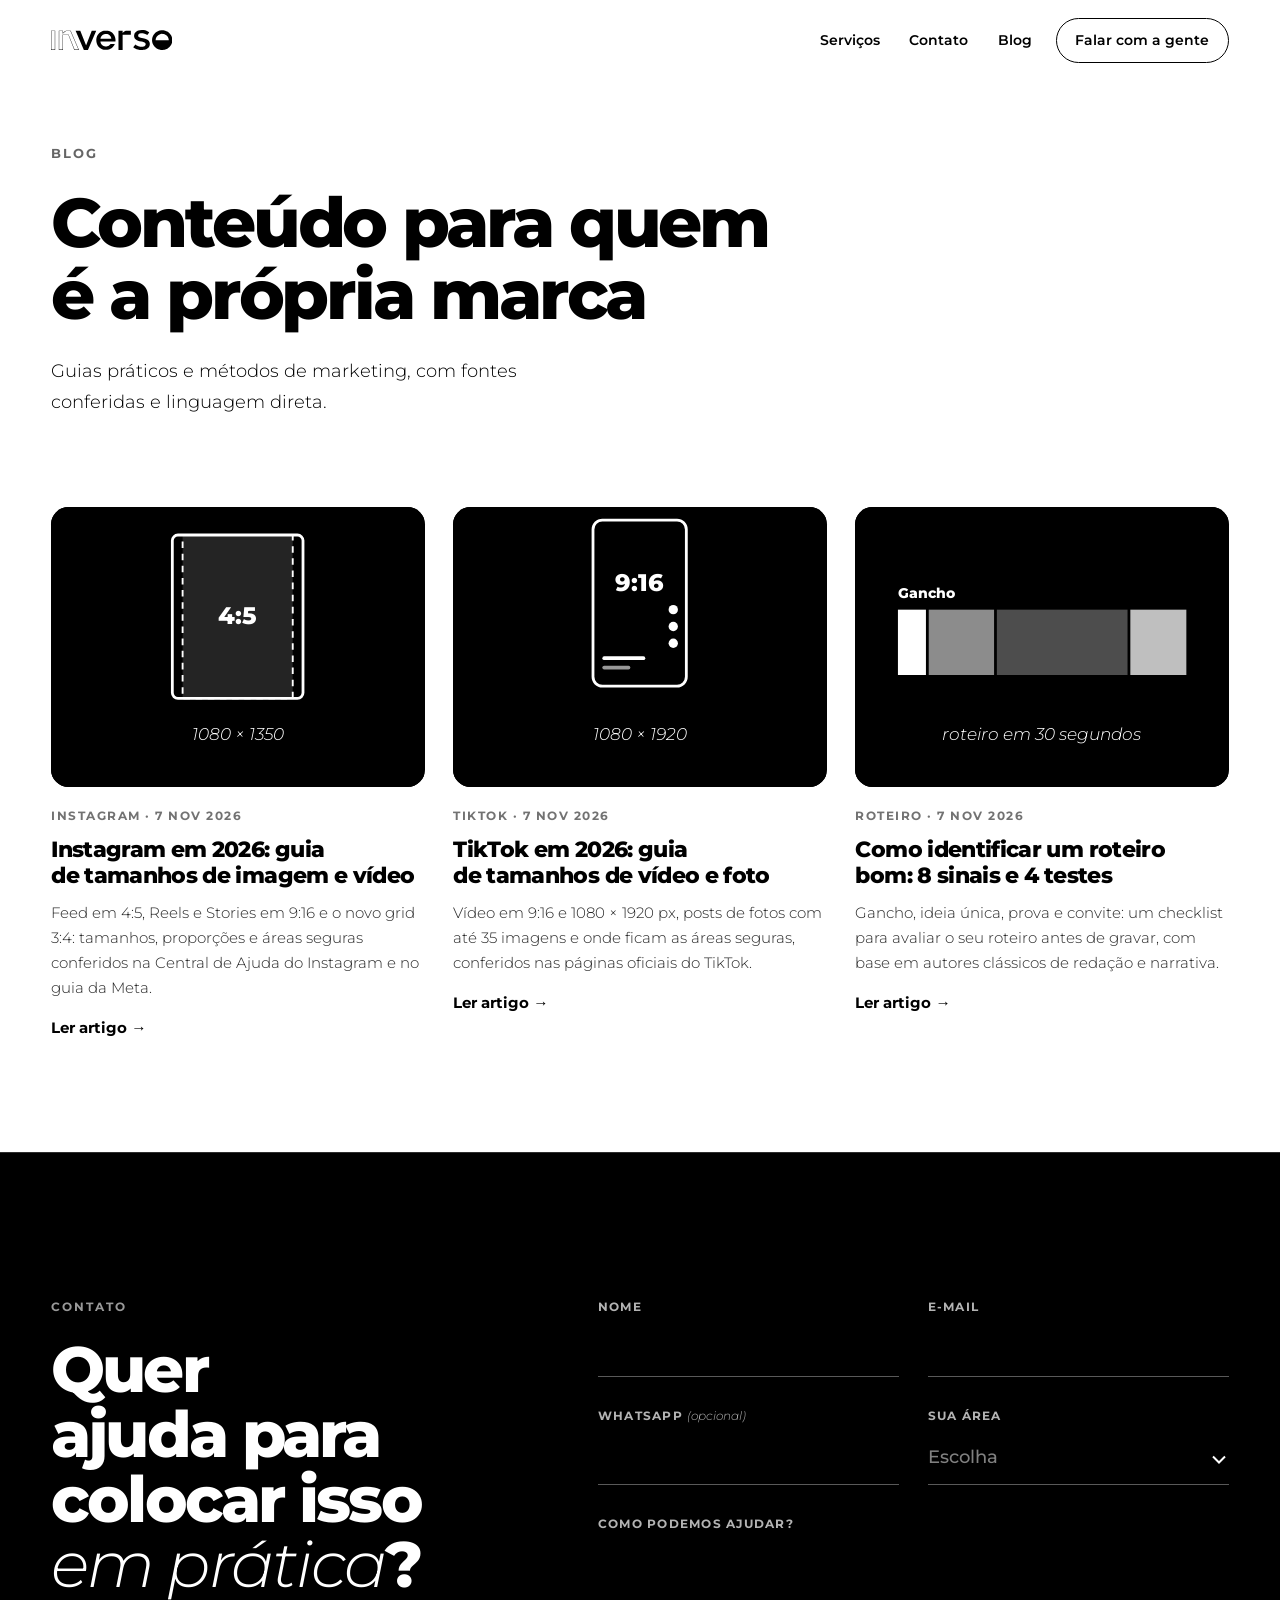
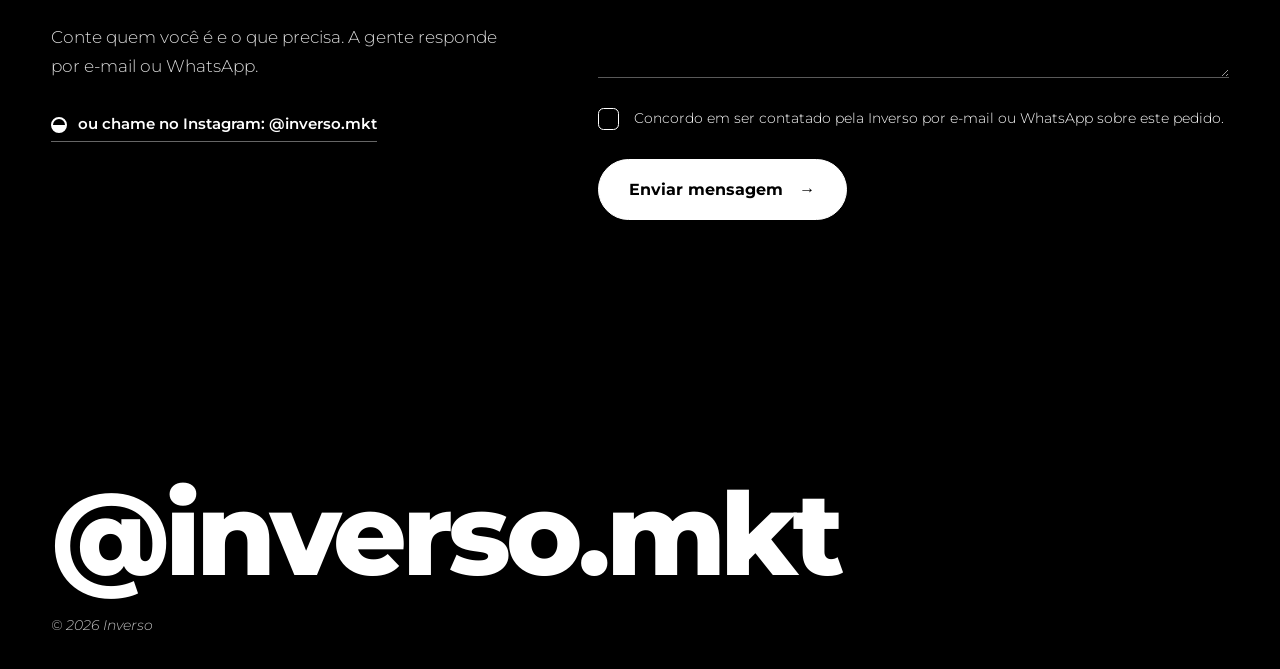
==== blog/index.html @ 0efc793a "Ajustes 3: scroll story, cenas 3D e correções, formulário de contato, blog com 3 posts, tipografia s" ====
<!DOCTYPE html>
<html lang="pt-BR">
<head>
<meta charset="utf-8">
<meta name="viewport" content="width=device-width, initial-scale=1">
<title>Blog | Inverso</title>
<meta name="description" content="Guias, checklists e métodos de marketing para quem é a própria marca: redes sociais, roteiro, design e tráfego.">
<meta name="theme-color" content="#000000">
<link rel="canonical" href="https://inverso-mkt.netlify.app/blog/">
<meta property="og:type" content="website">
<meta property="og:title" content="Blog | Inverso">
<meta property="og:description" content="Guias, checklists e métodos de marketing para quem é a própria marca: redes sociais, roteiro, design e tráfego.">
<meta property="og:url" content="https://inverso-mkt.netlify.app/blog/">
<meta property="og:locale" content="pt_BR">
<link rel="icon" href="/favicon.svg" type="image/svg+xml">
<link rel="preload" href="/fonts/montserrat.woff2" as="font" type="font/woff2" crossorigin>
<script>document.documentElement.classList.add('js')</script>
<link rel="stylesheet" href="/css/style.css">
<link rel="stylesheet" href="/css/site.css">
<script src="/js/site.js" defer></script>

</head>
<body class="bl">
<svg width="0" height="0" style="position:absolute" aria-hidden="true" focusable="false"><symbol id="logo" viewBox="0 0 2162.0 356.5"><path fill="currentColor" fill-rule="evenodd" d="M1423.5 11.5L1333.0 11.5L1314.0 21.0L1300.5 30.5L1288.5 41.5L1278.0 54.5L1277.0 54.0L1277.0 11.5L1202.5 11.5L1203.0 356.5L1277.0 356.0L1277.0 87.5L1279.0 86.0L1424.0 86.0ZM438.5 11.5L586.0 355.5L658.5 356.0L806.5 12.0L726.5 11.5L626.5 270.0L624.5 272.5L522.0 12.0ZM139.5 12.0L139.5 356.0L214.0 356.0L214.0 87.0L215.0 86.0L309.0 86.5L415.5 356.0L499.0 356.0L351.0 11.5L271.0 11.5L256.5 18.5L242.0 27.5L226.0 40.0L215.5 50.5L214.0 50.0L214.0 11.5ZM146.5 18.5L206.5 18.0L207.5 19.0L208.0 68.5L227.0 48.5L239.5 38.0L254.0 28.0L273.5 18.0L345.5 18.0L353.5 34.0L488.5 349.0L421.0 349.5L420.0 348.5L313.0 79.0L208.0 79.0L207.5 348.5L206.5 349.5L147.5 349.5L146.0 347.5ZM0.0 11.5L0.0 356.0L74.5 356.0L74.5 11.5ZM7.5 18.0L67.5 18.5L67.5 348.5L66.5 349.5L8.0 349.5L6.5 348.0L6.5 19.0ZM960.0 11.5L939.5 14.5L912.0 22.5L896.5 29.5L879.0 40.0L861.5 53.5L842.5 74.0L832.0 89.0L822.5 106.5L814.5 127.0L811.5 138.0L807.0 169.0L808.5 202.0L811.5 220.5L815.5 236.0L823.5 257.5L830.5 271.5L837.5 283.0L848.5 297.5L863.0 312.5L872.0 320.0L889.0 331.5L901.5 338.0L922.5 346.0L938.0 350.0L960.0 353.0L994.5 353.0L1004.0 352.0L1033.0 346.0L1052.0 339.0L1068.5 330.5L1085.5 319.0L1094.0 312.0L1113.5 291.5L1127.0 272.0L1138.0 249.0L1062.0 248.5L1053.5 260.5L1044.5 269.5L1029.0 280.5L1019.5 285.0L1002.0 290.5L989.0 292.5L969.5 293.0L955.0 291.5L946.0 289.5L928.5 281.5L915.5 272.5L905.5 263.0L896.0 250.5L890.0 239.5L885.0 226.0L881.5 205.5L1148.5 205.0L1150.0 198.0L1150.0 178.0L1148.5 162.5L1142.0 130.0L1135.0 110.5L1127.0 94.0L1111.0 70.0L1105.0 63.0L1087.5 46.5L1065.5 31.5L1046.5 22.5L1031.5 17.5L1014.0 13.5L998.0 11.5ZM881.5 153.5L885.0 137.0L893.0 118.5L902.0 105.5L914.5 93.0L926.0 85.0L947.0 76.0L967.0 72.0L989.0 71.5L1003.0 73.0L1016.5 77.0L1033.5 86.0L1044.5 94.5L1055.0 105.5L1063.5 118.0L1071.5 137.0L1075.0 155.0L1074.0 156.0L882.5 156.0ZM1967.5 5.5L1936.5 10.5L1923.0 14.5L1905.5 21.5L1886.5 31.5L1873.0 40.5L1860.0 51.0L1845.5 65.5L1834.5 79.0L1826.5 91.0L1818.5 105.5L1811.5 122.0L1806.5 138.0L1802.5 158.5L1801.5 192.0L1803.5 209.0L1808.5 230.5L1815.5 249.5L1822.5 263.5L1840.0 289.5L1863.0 313.0L1878.0 324.5L1893.5 334.0L1910.0 342.0L1929.5 349.0L1958.5 355.0L1969.0 356.0L1995.5 356.0L2013.0 354.0L2031.0 350.0L2046.5 345.0L2065.0 337.0L2080.0 328.5L2095.0 318.0L2112.0 303.0L2123.0 291.0L2140.0 266.5L2149.0 248.5L2155.0 232.5L2159.0 217.5L2162.0 199.5L2162.0 162.0L2159.0 144.0L2155.0 129.0L2149.0 113.0L2140.0 95.0L2129.5 79.0L2119.5 66.5L2097.5 45.5L2087.0 37.5L2072.5 28.5L2056.5 20.5L2038.0 13.5L2006.5 6.5L1982.5 5.0ZM1868.0 156.0L1874.0 138.0L1882.0 123.0L1887.0 116.0L1901.0 100.5L1917.0 88.0L1936.0 78.0L1955.0 72.0L1975.5 69.0L1998.0 70.0L2013.5 73.0L2031.5 79.5L2047.0 88.0L2055.5 94.0L2070.5 108.0L2077.5 116.5L2085.5 129.0L2094.5 150.0L2098.5 170.0L2098.5 183.0L2097.5 184.0L1866.0 184.0L1865.0 182.5ZM1702.0 13.5L1680.0 6.5L1652.0 1.5L1619.0 0.0L1586.5 2.5L1557.0 9.5L1534.0 19.5L1513.5 33.5L1498.5 49.5L1489.5 64.5L1484.5 78.5L1481.5 96.0L1481.5 112.5L1483.5 125.5L1486.5 135.5L1493.5 149.5L1503.0 162.0L1512.5 171.0L1525.0 180.0L1550.0 192.0L1577.0 200.0L1612.5 206.0L1635.0 211.0L1657.0 218.0L1667.5 223.0L1674.0 227.5L1682.0 236.0L1686.5 246.5L1687.5 255.5L1685.5 266.5L1682.0 274.0L1674.5 282.5L1667.5 287.5L1650.0 294.5L1640.5 296.5L1618.0 298.5L1587.5 296.5L1576.0 294.5L1558.5 289.5L1539.5 281.5L1527.0 274.5L1505.0 258.0L1465.5 305.5L1470.5 311.0L1491.5 326.0L1508.5 335.0L1525.5 342.0L1548.5 349.0L1583.0 355.0L1596.0 356.0L1629.5 356.0L1651.5 354.0L1667.5 351.0L1696.5 342.0L1710.5 335.0L1723.0 327.0L1730.5 321.0L1743.0 307.5L1753.0 290.5L1758.0 276.0L1761.0 257.0L1761.0 240.5L1759.0 226.5L1754.0 212.0L1749.5 203.5L1741.0 192.0L1732.5 183.5L1719.5 174.0L1710.0 168.5L1691.5 160.5L1661.5 151.5L1598.0 138.5L1573.5 129.5L1566.5 125.0L1560.0 118.5L1557.0 114.0L1554.0 104.0L1555.0 88.0L1558.5 80.0L1565.5 72.0L1571.0 68.0L1582.0 63.0L1601.0 59.0L1614.0 58.0L1638.5 59.0L1652.0 61.0L1667.5 65.0L1691.5 75.0L1717.0 91.0L1751.0 42.5L1742.5 35.5L1727.0 25.5Z"/></symbol></svg>
<header class="bar">
  <a class="brand" href="/" aria-label="Inverso, início">
    <svg class="brand__logo" viewBox="0 0 2162.0 356.5" aria-hidden="true"><use href="#logo"/></svg>
  </a>
  <nav class="bar__nav" aria-label="Seções">
    <a href="/#servicos">Serviços</a>
    <a href="/#contato">Contato</a>
    <a href="/blog/">Blog</a>
  </nav>
  <a class="btn" href="/#contato">Falar com a gente</a>
</header>
<main id="topo">
  <div class="bh">
    <p class="bh__k">Blog</p>
    <h1>Conteúdo para quem é a própria marca</h1>
    <p class="bh__d">Guias práticos e métodos de marketing, com fontes conferidas e linguagem direta.</p>
  </div>
  <div class="bm" style="display:block"><div class="plist"><a class="bc" href="/blog/instagram-tamanhos-2026/">
  <span class="bc__img" aria-hidden="true"><svg viewBox="0 0 400 300" preserveAspectRatio="xMidYMid slice"><rect width="400" height="300" fill="#000"/><rect x="130" y="30" width="140" height="175" rx="6" fill="none" stroke="#fff" stroke-width="3"/><rect x="141" y="30" width="118" height="175" fill="#fff" fill-opacity=".14" stroke="#fff" stroke-width="2" stroke-dasharray="7 6"/><text x="200" y="125" text-anchor="middle" fill="#fff" font-size="26" font-weight="800">4:5</text><text x="200" y="250" text-anchor="middle" fill="#fff" font-size="18" font-weight="300" font-style="italic">1080 × 1350</text></svg></span>
  <span class="bc__meta">Instagram · 7 nov 2026</span>
  <h3>Instagram em 2026: guia de tamanhos de imagem e vídeo</h3>
  <p>Feed em 4:5, Reels e Stories em 9:16 e o novo grid 3:4: tamanhos, proporções e áreas seguras conferidos na Central de Ajuda do Instagram e no guia da Meta.</p>
  <span class="bc__go">Ler artigo <i aria-hidden="true">→</i></span>
</a><a class="bc" href="/blog/tiktok-tamanhos-2026/">
  <span class="bc__img" aria-hidden="true"><svg viewBox="0 0 400 300" preserveAspectRatio="xMidYMid slice"><rect width="400" height="300" fill="#000"/><rect x="150" y="14" width="100" height="178" rx="10" fill="none" stroke="#fff" stroke-width="3"/><circle cx="236" cy="110" r="5" fill="#fff"/><circle cx="236" cy="128" r="5" fill="#fff"/><circle cx="236" cy="146" r="5" fill="#fff"/><rect x="160" y="160" width="46" height="4" rx="2" fill="#fff"/><rect x="160" y="170" width="30" height="4" rx="2" fill="#fff" fill-opacity=".6"/><text x="200" y="90" text-anchor="middle" fill="#fff" font-size="26" font-weight="800">9:16</text><text x="200" y="250" text-anchor="middle" fill="#fff" font-size="18" font-weight="300" font-style="italic">1080 × 1920</text></svg></span>
  <span class="bc__meta">TikTok · 7 nov 2026</span>
  <h3>TikTok em 2026: guia de tamanhos de vídeo e foto</h3>
  <p>Vídeo em 9:16 e 1080 × 1920 px, posts de fotos com até 35 imagens e onde ficam as áreas seguras, conferidos nas páginas oficiais do TikTok.</p>
  <span class="bc__go">Ler artigo <i aria-hidden="true">→</i></span>
</a><a class="bc" href="/blog/como-identificar-um-roteiro-bom/">
  <span class="bc__img" aria-hidden="true"><svg viewBox="0 0 400 300" preserveAspectRatio="xMidYMid slice"><rect width="400" height="300" fill="#000"/><rect x="46" y="110" width="30" height="70" fill="#fff" fill-opacity="1"/><rect x="79" y="110" width="70" height="70" fill="#fff" fill-opacity="0.55"/><rect x="152" y="110" width="140" height="70" fill="#fff" fill-opacity="0.3"/><rect x="295" y="110" width="60" height="70" fill="#fff" fill-opacity="0.75"/><text x="46" y="98" fill="#fff" font-size="15" font-weight="800">Gancho</text><text x="200" y="250" text-anchor="middle" fill="#fff" font-size="18" font-weight="300" font-style="italic">roteiro em 30 segundos</text></svg></span>
  <span class="bc__meta">Roteiro · 7 nov 2026</span>
  <h3>Como identificar um roteiro bom: 8 sinais e 4 testes</h3>
  <p>Gancho, ideia única, prova e convite: um checklist para avaliar o seu roteiro antes de gravar, com base em autores clássicos de redação e narrativa.</p>
  <span class="bc__go">Ler artigo <i aria-hidden="true">→</i></span>
</a></div></div>
  <section class="ct" id="contato-post" aria-labelledby="ctb-t">
  <div class="ct__in">
    <div class="ct__txt">
      <p class="ct__k">Contato</p>
      <h2 class="ct__t" id="ctb-t">Quer ajuda para colocar isso <em>em prática</em>?</h2>
      <p class="ct__p">Conte quem você é e o que precisa. A gente responde por e-mail ou WhatsApp.</p>
      <a class="ct__ig" href="https://www.instagram.com/inverso.mkt/" target="_blank" rel="noopener"><span class="ct__dot" aria-hidden="true"></span>ou chame no Instagram: @inverso.mkt</a>
    </div>
    <div class="ct__box">
      <form class="fm" name="contato" method="POST" action="/obrigado/" data-netlify="true" netlify-honeypot="bot-field" data-origem="blog">
        <input type="hidden" name="form-name" value="contato">
        <input type="hidden" name="origem" value="blog">
        <p class="fm__hp" aria-hidden="true"><label>Não preencha este campo: <input name="bot-field" tabindex="-1" autocomplete="off"></label></p>
        <div class="fm__row">
          <div class="ff"><label for="ctb-nome">Nome</label><input id="ctb-nome" name="nome" type="text" autocomplete="name" required><i aria-hidden="true"></i></div>
          <div class="ff"><label for="ctb-email">E-mail</label><input id="ctb-email" name="email" type="email" autocomplete="email" required><i aria-hidden="true"></i></div>
        </div>
        <div class="fm__row">
          <div class="ff"><label for="ctb-zap">WhatsApp <span>(opcional)</span></label><input id="ctb-zap" name="whatsapp" type="tel" autocomplete="tel" inputmode="tel"><i aria-hidden="true"></i></div>
          <div class="ff ff--s"><label for="ctb-area">Sua área</label><select id="ctb-area" name="area" required><option value="" selected disabled>Escolha</option><option value="Advocacia">Advocacia</option><option value="Medicina">Medicina</option><option value="Odontologia">Odontologia</option><option value="Psicologia">Psicologia</option><option value="Educação e ensino">Educação e ensino</option><option value="Treinamento e esporte">Treinamento e esporte</option><option value="Empreendedorismo">Empreendedorismo</option><option value="Outra área">Outra área</option></select><i aria-hidden="true"></i></div>
        </div>
        <div class="ff"><label for="ctb-msg">Como podemos ajudar?</label><textarea id="ctb-msg" name="mensagem" rows="4" required></textarea><i aria-hidden="true"></i></div>
        <label class="fchk"><input type="checkbox" name="consentimento" value="sim" required><span class="fchk__b" aria-hidden="true"></span><span>Concordo em ser contatado pela Inverso por e-mail ou WhatsApp sobre este pedido.</span></label>
        <div class="fm__act">
          <button class="fsub" type="submit"><span class="fsub__t">Enviar mensagem</span><span class="fsub__a" aria-hidden="true">→</span></button>
          <p class="fm__err" role="alert" hidden>Não conseguimos enviar agora. Tente de novo ou chame a gente no Instagram @inverso.mkt.</p>
        </div>
      </form>
      <div class="fok" hidden tabindex="-1">
        <span class="fok__sym" aria-hidden="true"></span>
        <h3>Mensagem recebida.</h3>
        <p>Em breve a gente entra em contato pelo e-mail ou WhatsApp que você informou.</p>
      </div>
    </div>
  </div>
</section>
</main>
<footer class="foot">
  <a class="foot__ig" href="https://www.instagram.com/inverso.mkt/" target="_blank" rel="noopener">@inverso.mkt</a>
  <p class="foot__small">© 2026 Inverso</p>
</footer>
</body>
</html>
---- css/style.css ----
/* Inverso: preto, branco e a ideia de inversão. Hierarquia em três pesos, como na peça "Leia aqui". */

@font-face {
  font-family: "Montserrat";
  src: url("../fonts/montserrat.woff2") format("woff2");
  font-weight: 100 900;
  font-style: normal;
  font-display: swap;
}
@font-face {
  font-family: "Montserrat";
  src: url("../fonts/montserrat-italic.woff2") format("woff2");
  font-weight: 100 900;
  font-style: italic;
  font-display: swap;
}

:root {
  --black: #000;
  --white: #fff;
  --font: "Montserrat", "Helvetica Neue", Arial, sans-serif;
  --pad: clamp(1.25rem, 4vw, 3.5rem);
  --ease: cubic-bezier(.7, 0, .2, 1);
}

*, *::before, *::after { box-sizing: border-box; }

html { -webkit-text-size-adjust: 100%; scroll-behavior: smooth; }

body {
  margin: 0;
  background: var(--black);
  color: var(--white);
  font-family: var(--font);
  font-size: 1rem;
  font-weight: 400;
  line-height: 1.6;
  -webkit-font-smoothing: antialiased;
  text-rendering: optimizeLegibility;
}

p { margin: 0; }
a { color: inherit; }

:focus-visible { outline: 2px solid currentColor; outline-offset: 4px; }

/* ---------- Barra superior (inverte sozinha sobre qualquer fundo) ---------- */

.bar {
  position: fixed;
  inset: 0 0 auto 0;
  z-index: 50;
  display: flex;
  align-items: center;
  justify-content: space-between;
  padding: 1.1rem var(--pad);
  color: var(--white);
  mix-blend-mode: difference;
  pointer-events: none;
}
.bar > * { pointer-events: auto; }

.brand { display: block; line-height: 0; }
.brand__logo { height: 1.25rem; width: auto; aspect-ratio: 2162 / 356.5; display: block; }

.btn {
  font-weight: 600;
  font-size: .875rem;
  text-decoration: none;
  padding: .65rem 1.15rem;
  border: 1.5px solid currentColor;
  border-radius: 999px;
  transition: background-color .25s var(--ease), color .25s var(--ease);
}
.btn:hover { background: var(--white); color: var(--black); }

/* ---------- Palco: hero preto + íris branca que se abre a partir do "o" ---------- */

.stage { position: relative; }

.pin {
  position: relative;
  background: var(--black);
}

.hero {
  position: relative;
  min-height: 100vh;
  min-height: 100svh;
  display: flex;
  flex-direction: column;
  justify-content: flex-end;
  padding: 0 var(--pad) clamp(1.5rem, 4vw, 3.25rem);
}

/* Segundo e terceiro degraus da hierarquia: médio, depois leve em itálico */
.hero__copy {
  max-width: 44rem;
  margin-bottom: clamp(1.75rem, 5vw, 4rem);
}
.hero__lead {
  font-weight: 500;
  font-size: clamp(1.6rem, 3.3vw, 3.25rem);
  line-height: 1.12;
  letter-spacing: -.02em;
}
.hero__sub {
  margin-top: 1rem;
  font-weight: 300;
  font-style: italic;
  font-size: clamp(.95rem, 1.35vw, 1.25rem);
  opacity: .85;
}

/* Primeiro degrau: a marca, em tamanho de fachada */
.wordmark { margin: 0; line-height: 0; }
.wordmark__rise { position: relative; display: block; overflow: hidden; }
.wordmark svg { display: block; width: 100%; height: auto; color: var(--white); }

/* Ponto de origem da íris: centro do "o" da marca */
.o-anchor { position: absolute; width: 0; height: 0; }

/* Entrada: a marca sobe de dentro do chão. Única coreografia automática da página. */
.js .wordmark svg {
  animation: rise 1.15s var(--ease) both;
  animation-delay: .15s;
}
@keyframes rise {
  from { transform: translateY(105%); }
  to   { transform: none; }
}
.js .hero__copy {
  animation: fade 1s ease both;
  animation-delay: .95s;
}
@keyframes fade { from { opacity: 0; } to { opacity: 1; } }

/* @@STORY@@ */
/* Camada branca: a história que avança e rebobina com a rolagem. Sem JS vira uma seção comum. */
.iris { position: relative; background: var(--white); color: var(--black); }
.story { padding: clamp(4.5rem, 10vh, 7rem) var(--pad); display: grid; gap: clamp(4rem, 10vh, 7rem); }
.chap { display: grid; gap: 1.5rem; align-content: center; }
.chap__kicker { font-size: .78rem; font-weight: 700; letter-spacing: .2em; text-transform: uppercase; opacity: .6; margin: 0; }
.chap__big { margin: 0; font-weight: 800; font-size: clamp(2.6rem, 8.4vw, 8.25rem); line-height: .98; letter-spacing: -.045em; max-width: 12ch; }
.chap__big--m { font-size: clamp(2.3rem, 6.2vw, 6.4rem); }
.chap__big--c { max-width: none; text-align: center; font-size: clamp(2.4rem, 7vw, 7rem); }
.chap__aside { font-weight: 500; font-size: clamp(1.05rem, 1.55vw, 1.4rem); line-height: 1.4; letter-spacing: -.01em; max-width: 26rem; }
.chap__lines { display: grid; gap: .9rem; max-width: 38rem; font-weight: 500; font-size: clamp(1.05rem, 1.7vw, 1.55rem); line-height: 1.35; letter-spacing: -.01em; }
.chap__lines p:nth-child(2) { font-weight: 300; }
.chap__body { max-width: 34rem; font-weight: 400; font-size: clamp(.95rem, 1.15vw, 1.075rem); }
.wl { display: inline-block; overflow: hidden; vertical-align: top; padding-bottom: .08em; margin-bottom: -.08em; }
.wd { display: inline-block; }
.invw { display: inline-block; position: relative; padding: 0 .28em; color: var(--white); font-weight: 800; }
.invw::before { content: ""; position: absolute; inset: -.05em 0; background: var(--black); border-radius: .12em; transform-origin: left; transform: scaleX(var(--v, 1)); }
.invw > span { position: relative; }
.orbit { display: none; }
.wlist { list-style: none; margin: 0; padding: 0; display: grid; gap: .1rem; }
.wlist li { display: flex; align-items: baseline; gap: 1rem; }
.wlist li > span { width: 2rem; font-size: .8rem; font-weight: 700; letter-spacing: .1em; opacity: .5; }
.wlist b { position: relative; font-weight: 800; font-size: clamp(2.2rem, 6.6vw, 6.4rem); line-height: 1.02; letter-spacing: -.045em; color: transparent; -webkit-text-stroke: 1.5px var(--black); }
.wlist b::after { content: attr(data-t); position: absolute; left: 0; top: 0; color: var(--black); -webkit-text-stroke: 0; clip-path: inset(0 calc((1 - var(--f, 1)) * 100%) 0 0); }
.mark { display: none; }

/* Modo vivo: a história ocupa o palco e anda com a rolagem */
.is-live .stage { height: 900vh; }
.is-live .pin { position: sticky; top: 0; height: 100vh; height: 100svh; min-height: 34rem; overflow: hidden; }
.is-live .hero { position: absolute; inset: 0; min-height: 0; }
.is-live .iris { position: absolute; inset: 0; clip-path: circle(0px at 50% 50%); will-change: clip-path; }
.is-live .story { position: absolute; inset: 0; padding: 0; gap: 0; display: block; }
.is-live .chap {
  position: absolute; inset: 0;
  padding: clamp(4.5rem, 11vh, 6rem) var(--pad) clamp(2rem, 6vh, 4rem);
  align-content: center;
  --in: 0; --out: 0;
  opacity: calc(1 - var(--out));
  transform: translateY(calc(var(--out) * -7vh));
  visibility: hidden;
  will-change: opacity, transform;
}
.is-live .chap.on { visibility: visible; }
.is-live .r { --v: clamp(0, calc((var(--in) - var(--d, 0)) * 4), 1); }
.is-live .wd.r { transform: translateY(calc((1 - var(--v)) * 112%)); }
.is-live .chap__aside.r, .is-live .chap__body.r, .is-live .chap__kicker.r, .is-live .chap__lines p.r {
  opacity: var(--v); transform: translateY(calc((1 - var(--v)) * 1.6rem));
}
.is-live .chap__kicker.r { opacity: calc(var(--v) * .6); }
.is-live .wlist li.r { opacity: calc(.25 + var(--v) * .75); }
.is-live .wlist li.r b { --f: var(--v); }
.is-live .chap--2 .chap__name .invw { --v: clamp(0, calc((var(--in) - .74) * 5), 1); }
.is-live .chap--2 .chap__name { opacity: var(--v); }

/* Capítulo 3: a órbita */
.is-live .chap--3 { grid-template-columns: minmax(0, 1fr); gap: 1.5rem; }
.is-live .chap__col { display: grid; gap: 1.25rem; }
.is-live .orbit {
  display: block; position: relative; justify-self: center;
  width: min(86vw, 52vh); aspect-ratio: 1; --R: 38%;
  --spin: calc(var(--in) * 40deg);
}
.orbit__ring { position: absolute; inset: 12%; border: 1px dashed rgba(0,0,0,.35); border-radius: 50%; transform: rotate(var(--spin)); }
.orbit__core { position: absolute; left: 50%; top: 50%; width: 22%; aspect-ratio: 1; margin: -11% 0 0 -11%; display: grid; place-items: center; gap: .1rem; align-content: center; text-align: center; font-size: .72rem; font-weight: 700; border-radius: 50%; background: var(--black); color: var(--white); }
.is-live .orbit__core { transform: scale(calc(.4 + var(--v) * .6)); opacity: var(--v); }
.orbit__core .sym { display: block; width: 38%; aspect-ratio: 1; border-radius: 50%; border: .18rem solid #fff; background: linear-gradient(to top, #fff 50%, transparent 50%); }
.sat { position: absolute; left: 50%; top: 50%; width: 0; height: 0; --a: calc(var(--i) * 45deg + var(--spin, 0deg) - 90deg); transform: rotate(var(--a)); }
.sat em {
  position: absolute; left: calc(min(86vw, 52vh) * .38); top: 0; transform: translate(-50%, -50%) rotate(calc(var(--a) * -1));
  white-space: nowrap; font-style: normal; font-weight: 600; font-size: clamp(.68rem, 1.9vh, .9rem);
  padding: .4em .85em; border: 1.5px solid var(--black); border-radius: 999px; background: var(--white);
}
.is-live .sat { opacity: var(--v); }
.is-live .sat em { transform: translate(-50%, -50%) rotate(calc(var(--a) * -1)) scale(calc(.6 + var(--v) * .4)); }
.sat:nth-of-type(odd) em { font-weight: 800; }

/* Capítulo 5: o símbolo que vira a página preta */
.is-live .chap--5 { align-content: start; justify-items: center; padding-top: 14vh; }
.is-live .mark { display: block; position: absolute; left: 50%; top: 50%; width: var(--sz); height: var(--sz); margin: calc(var(--sz) / -2) 0 0 calc(var(--sz) / -2); border: .28rem solid var(--black); border-radius: 50%; overflow: hidden; }
.mark__f { position: absolute; left: 0; right: 0; bottom: 0; height: calc(50% + var(--fillup, 0) * 50%); background: var(--black); }
.is-live .pin { --sz: clamp(6rem, 16vmin, 12rem); }
.seal { display: none; }
.is-live .seal { display: block; position: absolute; left: 50%; top: 50%; width: var(--sz); height: var(--sz); margin: calc(var(--sz) / -2) 0 0 calc(var(--sz) / -2); border-radius: 50%; background: var(--black); transform: scale(var(--sc, 0)); pointer-events: none; will-change: transform; }

@media (min-width: 60rem) {
  .is-live .chap--3 { grid-template-columns: minmax(0, 1.05fr) minmax(0, .95fr); align-items: center; gap: clamp(2rem, 6vw, 6rem); }
  .is-live .orbit { width: min(44vw, 74vh); }
  .sat em { left: calc(min(44vw, 74vh) * .38); }
  .is-live .chap--4 { grid-template-columns: minmax(0, 1.3fr) minmax(0, .7fr); align-items: end; column-gap: clamp(2rem, 6vw, 6rem); }
  .is-live .chap--4 .chap__kicker { grid-column: 1 / -1; align-self: start; }
  .is-live .chap--4 .chap__body { align-self: end; }
}
@media (max-width: 59.99rem) {
  .is-live .chap--3 { align-content: start; padding-top: 5.5rem; }
  .is-live .orbit { width: min(80vw, 40vh); }
  .sat em { left: calc(min(80vw, 40vh) * .38); }
  .is-live .chap--4 .chap__body { display: none; }
}

/* ---------- Lente: segue o mouse e inverte o que estiver embaixo ---------- */

.lens {
  position: fixed;
  top: 0;
  left: 0;
  z-index: 60;
  width: 9rem;
  height: 9rem;
  margin: -4.5rem 0 0 -4.5rem;
  border-radius: 50%;
  background: var(--white);
  mix-blend-mode: difference;
  pointer-events: none;
  opacity: 0;
  transform: translate3d(-200px, -200px, 0) scale(1);
  transition: opacity .3s ease;
  will-change: transform;
}
.lens.on { opacity: 1; }

@media (hover: none), (pointer: coarse) {
  .lens { display: none; }
}

/* ---------- Navegação do cabeçalho ---------- */

.bar__nav { display: none; margin-left: auto; margin-right: 1.5rem; }
.bar__nav a {
  font-weight: 600;
  font-size: .875rem;
  text-decoration: none;
  padding: .4rem 0;
  border-bottom: 1.5px solid transparent;
  transition: border-color .25s var(--ease);
}
.bar__nav a:hover { border-bottom-color: currentColor; }
@media (min-width: 40rem) { .bar__nav { display: block; } }

/* ---------- Serviços: linha do tempo vertical, painéis de vidro, cenas animadas ---------- */

.svc {
  position: relative;
  isolation: isolate;
  overflow: hidden;
  background: var(--black);
  color: var(--white);
  padding: clamp(4.5rem, 11vw, 9rem) var(--pad) clamp(3.5rem, 8vw, 7rem);
}
.svc__wrap { position: relative; z-index: 1; max-width: 90rem; margin: 0 auto; }
.svc__title {
  margin: 0;
  max-width: 12ch;
  font-weight: 800;
  font-size: clamp(2.6rem, 7.6vw, 7.5rem);
  line-height: .98;
  letter-spacing: -.045em;
}
.svc__intro {
  margin: 1.5rem 0 0;
  max-width: 30rem;
  font-weight: 500;
  font-size: clamp(1.05rem, 1.5vw, 1.35rem);
  line-height: 1.4;
  letter-spacing: -.01em;
}

/* Fundo: luz difusa que o vidro desfoca, mais o símbolo gigante girando devagar */
.svc__bg { position: absolute; inset: 0; z-index: 0; pointer-events: none; }
.orb {
  position: absolute;
  border-radius: 50%;
  background: radial-gradient(circle, rgba(255,255,255,.55), rgba(255,255,255,0) 68%);
  filter: blur(40px);
  opacity: .5;
}
.orb--a { width: 34rem; height: 34rem; right: -8rem; top: 28%; animation: drift 18s ease-in-out infinite alternate; }
.orb--b { width: 26rem; height: 26rem; left: -6rem; top: 62%; opacity: .32; animation: drift 24s ease-in-out -6s infinite alternate-reverse; }
.orb--c { width: 20rem; height: 20rem; left: 42%; top: 40%; opacity: .26; animation: drift 21s ease-in-out -12s infinite alternate; }
.sym-big {
  position: absolute;
  right: -14vmin;
  top: 18%;
  width: 70vmin;
  aspect-ratio: 1;
  border-radius: 50%;
  border: 1.5px solid rgba(255,255,255,.14);
  background: linear-gradient(to top, rgba(255,255,255,.08) 50%, transparent 50%);
  animation: spin 80s linear infinite;
}
@keyframes drift { to { transform: translate3d(-9rem, -6rem, 0) scale(1.25); } }
@keyframes spin { to { transform: rotate(360deg); } }

/* ----- Linha do tempo ----- */

.tl {
  position: relative;
  margin-top: clamp(2.5rem, 6vw, 5rem);
  --t: 0px; --len: 0px; --fill: 0px;
}
.tl::before, .tl::after {
  content: "";
  position: absolute;
  left: 7px;
  top: var(--t);
  width: 1.5px;
  transform-origin: top;
}
.tl::before { height: var(--len); background: rgba(255,255,255,.22); transition: transform 1.2s var(--ease); }
.tl::after {
  height: var(--fill);
  background: #fff;
  box-shadow: 0 0 14px rgba(255,255,255,.75);
  transition: height .8s var(--ease);
}
.js .tl:not(.in)::before { transform: scaleY(0); }

.tl__label {
  margin: 1.75rem 0 .25rem;
  padding-left: 2.25rem;
  font-size: .72rem;
  font-weight: 700;
  letter-spacing: .2em;
  text-transform: uppercase;
  opacity: .55;
}
.tl__label:first-child { margin-top: 0; }

.step {
  display: grid;
  grid-template-columns: 15px 1fr;
  column-gap: 1.25rem;
  width: 100%;
  margin: 0;
  padding: .85rem .5rem .85rem 0;
  border: 0;
  background: none;
  color: inherit;
  font: inherit;
  text-align: left;
  cursor: pointer;
  scroll-margin-top: 5.5rem;
}
.step:focus-visible { outline: 2px solid #fff; outline-offset: 4px; border-radius: 6px; }
.step__dot {
  grid-row: 1 / span 3;
  position: relative;
  z-index: 1;
  width: 15px; height: 15px;
  margin-top: .3rem;
  border-radius: 50%;
  border: 1.5px solid rgba(255,255,255,.6);
  background: #000;
  transition: background .4s var(--ease), box-shadow .4s var(--ease), border-color .4s var(--ease), transform .4s var(--ease);
}
.step.is-past .step__dot { background: #fff; border-color: #fff; }
.step[aria-expanded="true"] .step__dot {
  background: #fff;
  border-color: #fff;
  transform: scale(1.15);
  box-shadow: 0 0 0 5px rgba(255,255,255,.16), 0 0 26px rgba(255,255,255,.85);
}
.step__n { font-size: .7rem; font-weight: 600; letter-spacing: .16em; opacity: .5; }
.step__t {
  font-weight: 800;
  font-size: clamp(1.05rem, 1.6vw, 1.35rem);
  line-height: 1.15;
  letter-spacing: -.02em;
  opacity: .62;
  transition: opacity .3s var(--ease), transform .4s var(--ease);
}
.step__s { margin-top: .2rem; font-size: .85rem; font-weight: 300; font-style: italic; opacity: .6; }
.step:hover .step__t { opacity: .95; transform: translateX(4px); }
.step[aria-expanded="true"] .step__t { opacity: 1; }
.step[aria-expanded="true"] .step__s { opacity: .85; }

/* Entrada da linha: cada passo sobe com um pequeno atraso */
.js .tl:not(.in) .step, .js .tl:not(.in) .tl__label { opacity: 0; transform: translateX(-14px); }
.js .tl:not(.in) .panel { opacity: 0; }
.step, .tl__label { transition: opacity .7s var(--ease) calc(var(--k, 0) * 70ms), transform .7s var(--ease) calc(var(--k, 0) * 70ms); }

/* ----- Painel de vidro ----- */

.js .panel { display: none; }
.js .panel.is-open { display: block; }
.panel {
  position: relative;
  margin: .25rem 0 1.25rem 2.25rem;
  padding: clamp(1.25rem, 3vw, 2.5rem);
  border-radius: 28px;
  background: linear-gradient(145deg, rgba(255,255,255,.17), rgba(255,255,255,.05) 42%, rgba(255,255,255,.09));
  border: 1px solid rgba(255,255,255,.22);
  box-shadow:
    0 50px 100px -25px rgba(0,0,0,.9),
    0 18px 40px -18px rgba(0,0,0,.7),
    inset 0 1px 0 rgba(255,255,255,.4),
    inset 0 -1px 0 rgba(255,255,255,.07);
  -webkit-backdrop-filter: blur(28px) saturate(150%);
  backdrop-filter: blur(28px) saturate(150%);
  animation: panel-in .7s var(--ease) both;
}
@supports not ((backdrop-filter: blur(1px)) or (-webkit-backdrop-filter: blur(1px))) {
  .panel { background: #161616; }
}
.panel::before, .panel::after { content: ""; position: absolute; inset: 0; border-radius: inherit; pointer-events: none; }
.panel::before {
  background: linear-gradient(115deg, transparent 30%, rgba(255,255,255,.2) 46%, transparent 62%) 120% 0 / 260% 100% no-repeat;
  animation: sheen 1.5s .2s var(--ease) both;
}
.panel::after { background: radial-gradient(520px circle at var(--mx, 75%) var(--my, 0%), rgba(255,255,255,.1), transparent 45%); }
@keyframes panel-in { from { opacity: 0; transform: translateY(26px) scale(.985); } }
@keyframes sheen { to { background-position: -30% 0; } }

.panel__top > * { position: relative; z-index: 1; }
.panel__n { margin: 0 0 .75rem; font-size: .72rem; font-weight: 700; letter-spacing: .2em; opacity: .6; }
.panel h3 {
  margin: 0;
  font-weight: 800;
  font-size: clamp(1.8rem, 3.2vw, 2.9rem);
  line-height: 1;
  letter-spacing: -.045em;
}
.panel__lead { margin: 1rem 0 0; max-width: 40rem; font-weight: 500; font-size: clamp(1rem, 1.25vw, 1.15rem); line-height: 1.45; opacity: .88; }

.panel__grid { position: relative; z-index: 1; display: grid; gap: 1.5rem; margin-top: 1.75rem; }
.scene { order: -1; }
.panel__info h4 { margin: 0 0 .5rem; font-size: .75rem; font-weight: 700; letter-spacing: .18em; text-transform: uppercase; opacity: .6; }
.panel__info ul { list-style: none; margin: 0; padding: 0; }
.panel__info li {
  position: relative;
  padding: .8rem 0 .8rem 1.5rem;
  border-top: 1px solid rgba(255,255,255,.16);
  font-weight: 400;
  line-height: 1.4;
}
.panel__info li:last-child { border-bottom: 1px solid rgba(255,255,255,.16); }
.panel__info li::before {
  content: "";
  position: absolute; left: 0; top: 1.15rem;
  width: .55rem; height: .55rem;
  border-radius: 50%;
  border: 1.5px solid #fff;
  background: linear-gradient(to top, #fff 50%, transparent 50%);
}
.panel__get { margin: 1.25rem 0 0; font-weight: 300; font-style: italic; line-height: 1.5; opacity: .9; }
.panel__foot { position: relative; z-index: 2; margin-top: 1.75rem; }
.next {
  display: inline-flex; align-items: center; gap: .6rem;
  padding: .75rem 1.3rem;
  border-radius: 999px;
  border: 1px solid rgba(255,255,255,.4);
  background: rgba(255,255,255,.08);
  color: #fff;
  font: 600 .9rem/1 var(--font);
  cursor: pointer;
  transition: background .3s var(--ease), color .3s var(--ease), transform .3s var(--ease);
}
.next span { transition: transform .3s var(--ease); }
.next:hover { background: #fff; color: #000; }
.next:hover span { transform: translateX(4px); }
.next:focus-visible { outline: 2px solid #fff; outline-offset: 3px; }

@media (min-width: 64rem) {
  .js .tl {
    display: grid;
    grid-template-columns: minmax(16rem, 20rem) minmax(0, 1fr);
    grid-template-rows: repeat(10, auto) 1fr;
    column-gap: clamp(2rem, 4vw, 4rem);
    align-items: start;
  }
  .js .tl > .tl__label, .js .tl > .step { grid-column: 1; }
  .js .panel.is-open {
    grid-column: 2;
    grid-row: 1 / -1;
    position: sticky;
    top: 5.5rem;
    margin: 0;
    display: block;
  }
  .js .panel.is-open, .no-js .panel {
    display: grid;
    grid-template-columns: minmax(0, .85fr) minmax(0, 1.15fr);
    column-gap: 2.25rem;
    align-items: start;
  }
  .panel__top { grid-column: 1; grid-row: 1; }
  .panel__grid { display: contents; }
  .panel__info { grid-column: 1; grid-row: 2; margin-top: 1.5rem; }
  .scene { order: 0; grid-column: 2; grid-row: 1 / span 2; align-self: center; }
  .panel__foot { grid-column: 1 / -1; grid-row: 3; }
}

/* @@SCENES@@ */
/* ----- Lista de subitens (cada um troca a cena ao lado) ----- */

.panel__info ul { list-style: none; margin: 0; padding: 0; }
.panel__info li { position: relative; padding: 0; border-top: 1px solid rgba(255,255,255,.16); }
.panel__info li:last-child { border-bottom: 1px solid rgba(255,255,255,.16); }
.panel__info li::before { content: none; }
.sb {
  position: relative;
  display: grid;
  grid-template-columns: 1.1rem 1fr;
  column-gap: .5rem;
  align-items: start;
  width: 100%;
  margin: 0;
  padding: .72rem 0;
  border: 0;
  background: none;
  color: inherit;
  font: inherit;
  text-align: left;
  cursor: pointer;
}
.sb:focus-visible { outline: 2px solid #fff; outline-offset: 2px; border-radius: 6px; }
.sb__dot { grid-row: 1; margin-top: .3rem; width: .55rem; height: .55rem; border-radius: 50%; border: 1.5px solid #fff; background: linear-gradient(to top, #fff 50%, transparent 50%); opacity: .55; transition: opacity .3s, transform .3s var(--ease); }
.sb b { font-weight: 600; line-height: 1.3; opacity: .7; transition: opacity .3s; }
.sb__d { grid-column: 2; display: grid; grid-template-rows: 0fr; transition: grid-template-rows .5s var(--ease); }
.sb__d > span { overflow: hidden; font-weight: 300; font-style: italic; line-height: 1.45; opacity: 0; transition: opacity .4s; }
.sb:hover b { opacity: 1; }
.sb[aria-pressed="true"] b { opacity: 1; }
.sb[aria-pressed="true"] .sb__dot { opacity: 1; transform: scale(1.25); }
.sb[aria-pressed="true"] .sb__d { grid-template-rows: 1fr; }
.sb[aria-pressed="true"] .sb__d > span { opacity: .9; padding-top: .35rem; }
.sb::after {
  content: "";
  position: absolute; left: 0; right: 0; bottom: -1px; height: 2px;
  background: #fff;
  transform: scaleX(0);
  transform-origin: left;
}
.sb[aria-pressed="true"]::after { transform: scaleX(1); }
.is-auto .sb.run[aria-pressed="true"]::after { transform: scaleX(0); animation: sbprog var(--dur, 8s) linear forwards; }
@keyframes sbprog { to { transform: scaleX(1); } }

.svc__ctl {
  display: inline-flex; align-items: center; gap: .6rem;
  margin-top: 1.5rem;
  padding: .55rem 1rem;
  border-radius: 999px;
  border: 1px solid rgba(255,255,255,.35);
  background: rgba(255,255,255,.07);
  color: #fff;
  font: 600 .8rem/1 var(--font);
  cursor: pointer;
  transition: background .3s var(--ease), color .3s var(--ease);
}
.svc__ctl:hover { background: #fff; color: #000; }
.svc__ctl:focus-visible { outline: 2px solid #fff; outline-offset: 3px; }
.svc__ctl i { width: .6rem; height: .6rem; border-left: 2px solid currentColor; border-right: 2px solid currentColor; }
.svc__ctl[aria-pressed="true"] i { width: 0; height: 0; border: 0; border-left: .6rem solid currentColor; border-top: .35rem solid transparent; border-bottom: .35rem solid transparent; }

/* ----- Cenas: palco de 34em x 30em que escala com a largura ----- */

.scene { position: relative; display: grid; place-items: center; padding: 2.8rem 0 4.6rem; perspective: 1200px; }
.scene__tilt {
  position: relative;
  width: 100%;
  max-width: 36rem;
  transform: rotateX(var(--rx, 0deg)) rotateY(var(--ry, 0deg));
  transform-style: preserve-3d;
  transition: transform .25s ease-out;
}
.scene__cap { position: absolute; left: 50%; bottom: 0; transform: translateX(-50%); white-space: nowrap; font-size: .68rem; font-weight: 300; font-style: italic; opacity: .55; }
.stage-c { position: relative; container-type: inline-size; aspect-ratio: 34 / 30; width: 100%; }

.sub {
  position: absolute; inset: 0;
  font-size: calc(100cqw / 34);
  font-weight: 500;
  line-height: 1.25;
  --s: 99; --t: 0;
  opacity: 0; visibility: hidden;
  transition: opacity .45s var(--ease), visibility 0s .45s;
}
.sub.is-on { opacity: 1; visibility: visible; transition: opacity .45s var(--ease); }
.sub *, .sub *::before, .sub *::after { box-sizing: border-box; --v: clamp(0, calc(var(--s) - var(--t, 0) + 1), 1); }

/* Estados guiados pelo passo (--s) e pelo momento do elemento (--t) */
.rv { opacity: var(--v); transform: translateY(calc((1 - var(--v)) * .9em)); transition: opacity .5s var(--ease), transform .6s var(--ease); }
.pp { opacity: var(--v); transform: scale(calc(.55 + .45 * var(--v))); transition: opacity .35s var(--ease), transform .6s cubic-bezier(.3,1.5,.5,1); transition-delay: calc(var(--i, 0) * .1s); }
.gr { transform: scaleX(var(--v)); transform-origin: left; transition: transform .9s var(--ease); }
.gy { transform: scaleY(var(--v)); transform-origin: bottom; transition: transform .9s var(--ease); }
.ty { clip-path: inset(-.3em calc((1 - var(--v)) * 100%) -.3em 0); transition: clip-path 1.1s steps(26); }
.fd { opacity: calc(1 - var(--v)); transition: opacity .35s; }
.inv { filter: invert(var(--v)); transition: filter .4s var(--ease); }
.mv { transform: translate(calc(var(--v) * var(--dx, 0em)), calc(var(--v) * var(--dy, 0em))); transition: transform .9s var(--ease); }
.dr { stroke-dasharray: 1; stroke-dashoffset: calc(1 - var(--v)); transition: stroke-dashoffset 1s var(--ease); }
@property --n { syntax: "<integer>"; inherits: false; initial-value: 0; }
.num { --n: calc(var(--to) * var(--v)); counter-reset: num var(--n); transition: --n 1.4s var(--ease); font-variant-numeric: tabular-nums; }
.num::after { content: counter(num); }
.press { animation: press .35s var(--ease); }
@keyframes press { 40% { transform: scale(.92); } }
@keyframes bob { 0%, 100% { transform: translateY(0); } 50% { transform: translateY(-.35em); } }
@keyframes blink { 50% { opacity: .15; } }
@keyframes eq { 0%, 100% { transform: scaleY(.25); } 50% { transform: scaleY(1); } }
@keyframes scroll-up { from { transform: translateY(0); } to { transform: translateY(-50%); } }
@keyframes ring { 0% { transform: scale(.8); opacity: .8; } 100% { transform: scale(2.2); opacity: 0; } }

/* Cursor que guia */
.cur {
  position: absolute; left: 0; top: 0; z-index: 30;
  width: 2.1em; height: 2.1em;
  pointer-events: none;
  transform: translate(calc(var(--cx, 36) * 1em), calc(var(--cy, 31) * 1em));
  transition: transform .9s cubic-bezier(.6, 0, .2, 1);
  filter: drop-shadow(0 .1em .18em rgba(0,0,0,.26));
}
.cur svg { display: block; width: 100%; height: 100%; }
.cur::after { content: ""; position: absolute; left: -.45em; top: -.45em; width: 1.2em; height: 1.2em; border-radius: 50%; border: .14em solid #fff; opacity: 0; }
.cur.click::after { animation: ripple .6s var(--ease); }
@keyframes ripple { from { opacity: .95; transform: scale(.2); } to { opacity: 0; transform: scale(1.7); } }
.stage-c.is-static .cur { display: none; }

/* Peças de interface (preto e branco) */
.abs { position: absolute; }
.row { display: flex; align-items: center; gap: .6em; }
.col { display: flex; flex-direction: column; gap: .6em; }
.grow { flex: 1; min-width: 0; }
.sp { justify-content: space-between; }
.cx { justify-content: center; }
.g2 { display: grid; grid-template-columns: 1fr 1fr; gap: .7em; }
.g3 { display: grid; grid-template-columns: repeat(3, 1fr); gap: .6em; }
.w {
  position: relative;
  background: #fff; color: #000;
  border-radius: 1em; overflow: hidden;
  box-shadow: 0 2.4em 3.2em -1.2em rgba(0,0,0,.9), 0 0 0 .08em rgba(255,255,255,.3), 0 0 5em -2em rgba(255,255,255,.35);
}
.w.fill { position: absolute; inset: .8em 1em 1em; display: flex; flex-direction: column; }
.w--d { background: #0d0d0d; color: #fff; }
.wb { display: flex; align-items: center; gap: .4em; padding: .55em .8em; background: #efefef; border-bottom: .07em solid #dcdcdc; font-size: .82em; font-weight: 300; font-style: italic; color: #555; white-space: nowrap; overflow: hidden; }
.w--d .wb { background: #1a1a1a; border-color: #2c2c2c; color: #aaa; }
.wb i { flex: none; width: .65em; height: .65em; border-radius: 50%; background: #000; }
.wb i:nth-child(2) { background: #777; } .wb i:nth-child(3) { background: #bbb; margin-right: .4em; }
.wc { flex: 1; min-height: 0; display: flex; flex-direction: column; gap: .8em; padding: 1em 1.1em; }
.h { font-weight: 800; letter-spacing: -.03em; line-height: 1.05; }
.h1 { font-size: 2em; } .h2 { font-size: 1.5em; } .h3 { font-size: 1.15em; }
.sm { font-size: .88em; } .xs { font-size: .78em; } .it { font-weight: 300; font-style: italic; } .bd { font-weight: 800; } .mut { opacity: .6; }
.tag { display: inline-flex; align-items: center; justify-content: center; gap: .3em; padding: .2em .7em; border: .1em solid currentColor; border-radius: 9em; font-weight: 700; font-size: .85em; white-space: nowrap; }
.tag.f { background: #000; color: #fff; border-color: #000; }
.w--d .tag.f, .tag.wh { background: #fff; color: #000; border-color: #fff; }
.ln { display: block; height: .55em; width: calc(var(--w, 100) * 1%); border-radius: 9em; background: currentColor; }
.ln.l { opacity: .22; }
.bx { border: .1em solid currentColor; border-radius: .7em; padding: .6em .75em; }
.gry { background: #f0f0f0; } .gry2 { background: #e2e2e2; } .blk { background: #000; color: #fff; }
.ck { position: relative; flex: none; width: 1.2em; height: 1.2em; border: .13em solid currentColor; border-radius: .32em; }
.ck::after { content: ""; position: absolute; inset: -.13em; border-radius: .32em; background: currentColor; opacity: var(--v); transition: opacity .3s; }
.ck::before { content: ""; position: absolute; z-index: 2; left: .33em; top: .02em; width: .3em; height: .62em; border: solid #fff; border-width: 0 .15em .15em 0; transform: rotate(45deg); opacity: var(--v); transition: opacity .3s; }
.w--d .ck::before { border-color: #000; }
.trk { position: relative; display: block; height: .75em; border-radius: 9em; background: #e3e3e3; overflow: hidden; }
.w--d .trk { background: #2a2a2a; }
.trk > i { position: absolute; inset: 0 auto 0 0; width: calc(var(--w) * 1%); border-radius: 9em; background: currentColor; }
.av { flex: none; width: 2.4em; height: 2.4em; border-radius: 50%; border: .16em solid currentColor; background: linear-gradient(to top, currentColor 50%, transparent 50%); }
.ic { flex: none; width: 1.7em; height: 1.7em; fill: none; stroke: currentColor; stroke-width: 1.8; stroke-linecap: round; stroke-linejoin: round; }
.ic.f { fill: currentColor; }
.swp { position: relative; display: inline-flex; }
.swp > .abs { inset: 0; display: flex; align-items: center; justify-content: center; }
.dash { border: .1em dashed currentColor; opacity: .5; }

/* 01 Estratégia */
.q { position: relative; display: flex; flex-direction: column; gap: .45em; padding: .8em; border: .1em solid #000; border-radius: .8em; background: #fff; min-height: 7.2em; }
.swot { flex: 1; display: grid; grid-template-columns: 1fr 1fr; gap: .7em; }
.bcg { position: relative; flex: 1; margin: 0 0 1.3em 1.7em; display: grid; grid-template-columns: 1fr 1fr; grid-template-rows: 1fr 1fr; gap: .4em; }
.bcg .cell { position: relative; display: flex; flex-direction: column; justify-content: flex-end; padding: .6em; border: .1em solid #cfcfcf; border-radius: .7em; background: #f6f6f6; font-size: .82em; }
.bcg .cell em { font-style: normal; font-weight: 800; }
.bcg .cell .act { font-weight: 300; font-style: italic; }
.bcg .ax { position: absolute; font-size: .72em; font-weight: 700; letter-spacing: .1em; text-transform: uppercase; opacity: .55; white-space: nowrap; }
.bcg .ay { left: -1.4em; top: 50%; transform: translate(-50%, -50%) rotate(-90deg); }
.bcg .ax2 { left: 50%; bottom: -1.5em; transform: translateX(-50%); }
.bub { position: absolute; z-index: 3; display: grid; place-items: center; width: var(--d, 3.6em); height: var(--d, 3.6em); border-radius: 50%; background: #000; color: #fff; font-weight: 800; font-size: .95em; box-shadow: 0 .6em 1em -.4em rgba(0,0,0,.6); }
.map { position: relative; flex: 1; border: .1em solid #cfcfcf; border-radius: .8em; background: #f6f6f6; background-image: linear-gradient(#cfcfcf, #cfcfcf), linear-gradient(#cfcfcf, #cfcfcf); background-size: .1em 100%, 100% .1em; background-position: 50% 0, 0 50%; background-repeat: no-repeat; }
.map .ax { position: absolute; font-size: .72em; font-weight: 700; letter-spacing: .08em; text-transform: uppercase; opacity: .55; }
.dt { position: absolute; z-index: 2; display: flex; align-items: center; gap: .4em; font-size: .85em; font-weight: 600; }
.dt::before { content: ""; width: 1.8em; height: 1.8em; border-radius: 50%; background: #9a9a9a; box-shadow: inset 0 0 0 .15em #6f6f6f; }
.dt.me::before { background: #000; box-shadow: 0 0 0 .3em rgba(0,0,0,.18); }
.free { position: absolute; width: 11em; height: 7.2em; border-radius: 50%; border: .12em dashed #000; display: grid; place-items: center; font-size: .8em; font-weight: 700; }
.por { position: relative; flex: 1; display: grid; grid-template-columns: 1fr 1fr 1fr; grid-template-rows: repeat(3, 1fr); gap: 1em .7em; padding: .2em 0; }
.pb { position: relative; display: flex; flex-direction: column; justify-content: center; gap: .45em; padding: .5em .6em; border: .1em solid #000; border-radius: .7em; background: #fff; font-size: .82em; text-align: center; }
.pb b { font-weight: 800; line-height: 1.1; }
.pb::after { content: ""; position: absolute; border: 0 solid #000; }
.p1 { grid-area: 1 / 2; } .p2 { grid-area: 2 / 1; } .p5 { grid-area: 2 / 2; } .p3 { grid-area: 2 / 3; } .p4 { grid-area: 3 / 2; }
.p1::after { left: 50%; top: 100%; height: 1em; border-left-width: .1em; }
.p4::after { left: 50%; bottom: 100%; height: 1em; border-left-width: .1em; }
.p2::after { left: 100%; top: 50%; width: .7em; border-top-width: .1em; }
.p3::after { right: 100%; top: 50%; width: .7em; border-top-width: .1em; }
.mtr { display: block; position: relative; height: .5em; border-radius: 9em; background: rgba(0,0,0,.16); overflow: hidden; }
.mtr i { position: absolute; inset: 0 auto 0 0; width: calc(var(--w) * 1%); background: currentColor; border-radius: 9em; }
.pr { display: flex; flex-wrap: wrap; align-items: center; gap: .4em; padding: .6em .7em; border: .1em solid #d6d6d6; border-radius: .7em; }
.pr em { flex: none; width: 5.2em; font-style: normal; font-weight: 800; font-size: .88em; }
.slide-t { position: relative; height: .8em; border-radius: 9em; background: #e0e0e0; }
.slide-t .kn { position: absolute; top: 50%; left: 50%; width: 1.6em; height: 1.6em; margin: -.8em 0 0 -.8em; border-radius: 50%; background: #000; box-shadow: 0 .3em .6em rgba(0,0,0,.35); }
.sld { display: grid; gap: .35em; }
.sld > div:first-child { display: flex; justify-content: space-between; font-size: .8em; font-weight: 600; opacity: .7; }

/* 02 Redação */
.cal { flex: 1; display: grid; grid-template-columns: repeat(7, 1fr); grid-auto-rows: 1fr; gap: .3em; }
.cal .dh { text-align: center; font-size: .72em; font-weight: 700; opacity: .5; }
.cal .d { position: relative; display: grid; place-items: center; border-radius: .45em; background: #f1f1f1; font-size: .74em; font-weight: 600; color: #777; }
.cal .d .ev { position: absolute; inset: .18em; display: grid; place-items: center; border-radius: .4em; background: #000; color: #fff; font-weight: 800; font-size: 1.15em; }
.cal .d .ev.o { background: #fff; color: #000; box-shadow: inset 0 0 0 .13em #000; }
.cal .d .ev.g { background: #777; }
.fun { flex: 1; display: grid; grid-template-columns: 1.05fr 1fr; gap: 1em; align-items: center; }
.fl { display: flex; flex-direction: column; gap: .5em; align-items: center; }
.band { display: flex; flex-direction: column; align-items: center; justify-content: center; width: var(--bw); height: 5.2em; border: .1em solid #000; border-radius: .6em; background: #fff; }
.band em { font-style: normal; font-weight: 300; font-size: .85em; }
.co { display: flex; align-items: center; justify-content: space-between; gap: .5em; padding: .6em .7em; border: .1em solid #d6d6d6; border-radius: .7em; background: #fff; font-size: .86em; }
.co b { font-weight: 700; line-height: 1.15; }
.slot { min-width: 6.4em; height: 1.9em; border-radius: 9em; border: .1em dashed rgba(0,0,0,.4); display: grid; place-items: center; }
.stk { display: flex; height: 1.1em; border-radius: 9em; overflow: hidden; background: #e3e3e3; }
.stk i { display: block; height: 100%; }
.sec { padding: .65em .8em; border: .1em solid #d6d6d6; border-radius: .7em; }
.sec em { display: block; font-style: normal; font-weight: 800; font-size: .74em; letter-spacing: .1em; text-transform: uppercase; opacity: .55; margin-bottom: .25em; }
.sec p { margin: 0; font-weight: 600; }
.kb { flex: 1; display: grid; grid-template-columns: repeat(3, 1fr); gap: .7em; }
.kb > div { display: flex; flex-direction: column; gap: .5em; padding: .55em; border-radius: .8em; background: #f1f1f1; }
.kb h4 { margin: 0 0 .1em; font-size: .78em; font-weight: 800; letter-spacing: .08em; text-transform: uppercase; opacity: .6; }
.kc { padding: .6em .65em; border-radius: .6em; background: #fff; box-shadow: 0 .2em .5em rgba(0,0,0,.12); font-size: .82em; font-weight: 600; display: flex; flex-direction: column; gap: .4em; }
.kc.main { position: relative; z-index: 3; background: #fff; box-shadow: 0 .5em 1.2em rgba(0,0,0,.3), 0 0 0 .13em #000; }
.cm { position: absolute; z-index: 5; padding: .45em .7em; border-radius: .8em .8em .8em .1em; background: #000; color: #fff; font-size: .78em; font-weight: 600; white-space: nowrap; }

/* 03 Criação */
.ig { position: absolute; left: 1em; top: 1em; width: 20.4em; background: #fff; color: #000; border-radius: 1em; overflow: hidden; box-shadow: 0 2.4em 3.2em -1.2em rgba(0,0,0,.9), 0 0 0 .08em rgba(255,255,255,.3); }
.igh { padding: .6em .8em; }
.igm { position: relative; overflow: hidden; aspect-ratio: 1; background: #000; }
.slides { display: flex; height: 100%; transform: translateX(calc(-100% * clamp(0, calc(var(--s) - 1), 4))); transition: transform .8s var(--ease); }
.sl { position: relative; flex: none; width: 100%; height: 100%; padding: 1.3em; display: flex; flex-direction: column; justify-content: space-between; background: #fff; color: #000; }
.sl.k { background: #000; color: #fff; }
.sl .h { font-size: 1.95em; line-height: 1.02; }
.sl .tag { align-self: flex-start; }
.sl .sy { position: absolute; right: -2.6em; bottom: -2.6em; width: 9em; height: 9em; border-radius: 50%; border: .3em solid currentColor; background: linear-gradient(to top, currentColor 50%, transparent 50%); opacity: .12; }
.swz { position: absolute; right: 0; top: 0; bottom: 0; width: 22%; }
.iga { padding: .55em .8em .2em; gap: .6em; }
.igt { padding: 0 .8em .8em; font-size: .85em; line-height: 1.3; }
.prog { position: absolute; left: 0; right: 0; bottom: 0; height: .35em; background: rgba(128,128,128,.4); z-index: 3; }
.prog i { position: absolute; inset: 0; background: #fff; }
.chk { position: absolute; left: 22.6em; top: 1.6em; right: .9em; display: flex; flex-direction: column; gap: .9em; font-size: .9em; }
.chk .row { align-items: flex-start; }
.cover { position: relative; flex: none; width: 11em; height: 19.6em; border-radius: 1em; background: #000; color: #fff; overflow: hidden; padding: 1.1em; display: flex; flex-direction: column; justify-content: flex-end; gap: .7em; box-shadow: 0 2.4em 3.2em -1.2em rgba(0,0,0,.9), 0 0 0 .1em #fff; }
.cover .sy { position: absolute; right: -2.8em; top: -2.8em; width: 9em; height: 9em; border-radius: 50%; border: .3em solid #fff; background: linear-gradient(to top, #fff 50%, transparent 50%); }
.mini { position: relative; aspect-ratio: 9 / 16; border-radius: .7em; background: #000; color: #fff; overflow: hidden; padding: .55em; display: flex; flex-direction: column; justify-content: flex-end; gap: .35em; box-shadow: 0 .8em 1.4em -.6em rgba(0,0,0,.7), 0 0 0 .08em rgba(255,255,255,.5); }
.mini.l { background: #fff; color: #000; }
.mini .sy { position: absolute; right: -.9em; top: -.9em; width: 3em; height: 3em; border-radius: 50%; border: .12em solid currentColor; background: linear-gradient(to top, currentColor 50%, transparent 50%); }
.hl { display: grid; place-items: center; width: 5em; height: 5em; border-radius: 50%; border: .18em solid #000; padding: .3em; }
.hl > span { display: grid; place-items: center; width: 100%; height: 100%; border-radius: 50%; background: #000; color: #fff; }
.hlw { display: flex; flex-direction: column; align-items: center; gap: .4em; font-size: .85em; font-weight: 700; }
.pcard { position: absolute; border-radius: .7em; box-shadow: 0 1.6em 2.4em -1em rgba(0,0,0,.85), 0 0 0 .08em rgba(255,255,255,.35); display: flex; flex-direction: column; justify-content: space-between; padding: 1em; overflow: hidden; }
.pcard .sy { position: absolute; right: -2em; bottom: -2em; width: 6em; height: 6em; border-radius: 50%; border: .22em solid currentColor; background: linear-gradient(to top, currentColor 50%, transparent 50%); opacity: .9; }
.crop { position: absolute; inset: 0; width: 100%; height: 100%; overflow: visible; fill: none; stroke: rgba(255,255,255,.75); stroke-width: .12; }

/* 04 Captação */
.strip { display: flex; align-items: center; gap: .5em; padding: .5em 0; }
.strip .line { position: relative; flex: 1; height: .22em; background: rgba(0,0,0,.18); border-radius: 9em; }
.strip .line i { position: absolute; inset: 0; background: #000; border-radius: 9em; }
.strip .line .tag { position: absolute; left: 50%; top: 50%; transform: translate(-50%, -50%); background: #fff; }
.mk { display: grid; place-items: center; gap: .3em; padding: .8em .6em; border-radius: .8em; background: #000; color: #fff; font-weight: 800; font-size: .86em; text-align: center; }
.ntf { display: flex; align-items: center; gap: .8em; padding: .8em 1em; border-radius: 1em; background: #f2f2f2; box-shadow: 0 .6em 1.4em -.6em rgba(0,0,0,.4); }
.sb2 { flex: 1; display: grid; grid-template-columns: 1fr 1fr; grid-template-rows: 1fr 1fr; gap: .6em; }
.fr { position: relative; border-radius: .6em; background: linear-gradient(135deg, #e6e6e6, #b8b8b8); display: grid; place-items: center; overflow: hidden; }
.fr b { position: absolute; left: .4em; top: .4em; display: grid; place-items: center; width: 1.6em; height: 1.6em; border-radius: 50%; background: #000; color: #fff; font-size: .8em; }
.sil { position: relative; display: flex; flex-direction: column; align-items: center; width: 40%; height: 78%; margin-top: auto; }
.sil i { display: block; width: 42%; aspect-ratio: 1; border-radius: 50%; background: #3c3c3c; }
.sil b { display: block; flex: 1; width: 100%; margin-top: 6%; border-radius: 50% 50% 0 0 / 40% 40% 0 0; background: #3c3c3c; }
.vf { position: relative; flex: 1; margin: 0; border-radius: .6em; overflow: hidden; background: radial-gradient(circle at 50% 40%, #444, #0a0a0a 72%); display: flex; align-items: flex-end; justify-content: center; }
.vf .sil i, .vf .sil b { background: linear-gradient(#bdbdbd, #5a5a5a); }
.vf .co4 { position: absolute; width: 2.4em; height: 2.4em; border: 0 solid #fff; }
.vf .rec { position: absolute; left: 50%; top: .9em; transform: translateX(-50%); display: flex; align-items: center; gap: .4em; font-size: .85em; font-weight: 800; letter-spacing: .1em; }
.vf .rec i { width: .7em; height: .7em; border-radius: 50%; background: #fff; animation: blink 1.1s steps(1) infinite; }
.vf .gridl { position: absolute; inset: 0; background: linear-gradient(#ffffff40, #ffffff40) 33.3% 0 / .08em 100% no-repeat, linear-gradient(#ffffff40, #ffffff40) 66.6% 0 / .08em 100% no-repeat, linear-gradient(#ffffff40, #ffffff40) 0 33.3% / 100% .08em no-repeat, linear-gradient(#ffffff40, #ffffff40) 0 66.6% / 100% .08em no-repeat; }
.vf .fcs { position: absolute; left: 50%; top: 28%; width: 7em; height: 7em; margin: -3.5em 0 0 -3.5em; border: .15em solid #fff; }
.eqb { display: flex; align-items: flex-end; gap: .22em; height: 1.8em; }
.eqb i { display: block; width: .3em; height: 100%; background: #fff; border-radius: .2em; transform-origin: bottom; animation: eq 1s ease-in-out infinite; }
.eqb i:nth-child(2) { animation-delay: -.2s; } .eqb i:nth-child(3) { animation-delay: -.45s; } .eqb i:nth-child(4) { animation-delay: -.1s; } .eqb i:nth-child(5) { animation-delay: -.6s; }
.ctl { display: flex; align-items: center; justify-content: space-between; gap: .6em; padding: .7em 0 0; }
.btn2 { display: inline-flex; align-items: center; gap: .4em; padding: .45em .9em; border-radius: 9em; border: .1em solid #fff; font-weight: 700; font-size: .85em; }
.rbtn { display: grid; place-items: center; width: 3em; height: 3em; border-radius: 50%; border: .18em solid #fff; }
.rbtn i { width: 1.5em; height: 1.5em; border-radius: 50%; background: #fff; }
.th { position: relative; aspect-ratio: 4 / 3; border-radius: .6em; background: linear-gradient(135deg, #e8e8e8, #aaa); display: grid; place-items: end center; overflow: hidden; }
.th .sil { height: 70%; width: 36%; }
.th .st { position: absolute; right: .4em; top: .4em; width: 1.6em; height: 1.6em; display: grid; place-items: center; border-radius: 50%; background: #000; color: #fff; }
.th .st svg { width: 1em; height: 1em; }
.fld { display: flex; align-items: center; gap: .8em; padding: .8em 1em; border-radius: 1em; background: #000; color: #fff; }
.fld .ic { width: 2.4em; height: 2.4em; }

/* 05 Social */
.chat { flex: 1; display: flex; flex-direction: column; gap: .6em; justify-content: flex-end; }
.msg { max-width: 82%; padding: .65em .85em; border-radius: 1em 1em 1em .2em; background: #efefef; font-weight: 500; line-height: 1.25; }
.msg.me { align-self: flex-end; border-radius: 1em 1em .2em 1em; background: #000; color: #fff; }
.typing { display: flex; gap: .3em; align-self: flex-start; padding: .65em .85em; border-radius: 1em; background: #efefef; }
.typing i { width: .5em; height: .5em; border-radius: 50%; background: #000; animation: bob .9s ease-in-out infinite; }
.typing i:nth-child(2) { animation-delay: .15s; } .typing i:nth-child(3) { animation-delay: .3s; }
.inp { display: flex; align-items: center; gap: .6em; padding: .55em .8em; border: .1em solid #d0d0d0; border-radius: 9em; font-size: .85em; }
.pt { display: flex; align-items: center; gap: .7em; padding: .65em .8em; border: .1em solid #d6d6d6; border-radius: .8em; font-size: .9em; }
.phone { position: absolute; left: 50%; top: .6em; width: 14em; height: 28.8em; margin-left: -7em; border-radius: 2em; border: .3em solid #fff; background: #000; overflow: hidden; color: #fff; box-shadow: 0 2.6em 3.6em -1.2em rgba(0,0,0,.95), 0 0 5em -1.5em rgba(255,255,255,.4); }
.phone .bars { position: absolute; left: .8em; right: .8em; top: .7em; display: flex; gap: .3em; z-index: 3; }
.phone .bars i { position: relative; flex: 1; height: .22em; background: rgba(255,255,255,.35); border-radius: 9em; overflow: hidden; }
.phone .bars i b { position: absolute; inset: 0; background: #fff; }
.phone .bg { position: absolute; inset: 0; background: linear-gradient(165deg, #5a5a5a, #000 70%); }
.phone .who { position: absolute; left: .8em; top: 1.7em; display: flex; align-items: center; gap: .5em; font-size: .85em; font-weight: 700; z-index: 3; }
.phone .who .av { width: 1.9em; height: 1.9em; }
.phone .big { position: absolute; left: 1em; right: 1em; top: 22%; font-size: 2.1em; font-weight: 800; line-height: 1; letter-spacing: -.035em; }
.phone .poll { position: absolute; left: 1em; right: 1em; top: 52%; padding: .8em; border-radius: 1em; background: #fff; color: #000; display: grid; gap: .45em; text-align: center; font-size: .85em; font-weight: 800; box-shadow: 0 .8em 1.4em -.5em #000; }
.phone .poll .trk { height: 1.5em; }
.phone .poll .trk i { background: #000; }
.phone .cta { position: absolute; left: 1em; right: 1em; bottom: 4.6em; padding: .7em; border-radius: 9em; background: #fff; color: #000; font-weight: 800; text-align: center; font-size: .9em; }
.phone .msgb { position: absolute; left: .8em; right: .8em; bottom: 1em; padding: .6em .9em; border: .1em solid rgba(255,255,255,.6); border-radius: 9em; font-size: .8em; }
.tool { position: absolute; display: grid; place-items: center; width: 3.6em; height: 3.6em; border-radius: 50%; background: #fff; color: #000; font-weight: 800; box-shadow: 0 .8em 1.4em -.4em rgba(0,0,0,.7); }
.tlab { position: absolute; font-size: .78em; font-weight: 700; white-space: nowrap; }
.pub { position: absolute; padding: .7em 1.1em; border-radius: 9em; background: #fff; color: #000; font-weight: 800; font-size: .9em; box-shadow: 0 .8em 1.4em -.4em rgba(0,0,0,.7); }
.pst { display: flex; align-items: center; gap: .8em; padding: .7em; border: .1em solid #d6d6d6; border-radius: .8em; }
.pst .th { width: 4.4em; flex: none; aspect-ratio: 1; }

/* 06 Tráfego */
.obj { display: flex; flex-direction: column; gap: .3em; padding: .65em .7em; border: .1em solid #000; border-radius: .7em; font-size: .85em; font-weight: 700; background: #fff; }
.obj span { font-weight: 300; font-style: italic; }
.kpi { padding: .7em .8em; border: .1em solid #2d2d2d; border-radius: .8em; background: #161616; }
.kpi small { display: block; font-size: .78em; font-weight: 600; opacity: .65; }
.kpi b { display: block; font-size: 1.9em; font-weight: 800; letter-spacing: -.03em; line-height: 1.1; }
.chart { position: relative; flex: 1; border: .1em solid #2d2d2d; border-radius: .8em; background: #161616; overflow: hidden; }
.chart svg { position: absolute; inset: 0; width: 100%; height: 100%; }
.chart .ar { fill: rgba(255,255,255,.15); }
.chart .lnp { fill: none; stroke: #fff; stroke-width: .5; stroke-linecap: round; stroke-linejoin: round; vector-effect: none; }
.ad { background: #fff; color: #000; border-radius: .9em; overflow: hidden; box-shadow: 0 1.6em 2.4em -1em rgba(0,0,0,.9), 0 0 0 .08em rgba(255,255,255,.3); }
.ad .adh { display: flex; align-items: center; gap: .5em; padding: .55em .7em; font-size: .8em; }
.ad .adh .av { width: 1.8em; height: 1.8em; }
.ad .adm { position: relative; aspect-ratio: 4 / 3; background: #000; color: #fff; display: flex; flex-direction: column; justify-content: flex-end; padding: .9em; gap: .35em; overflow: hidden; }
.ad .adm .h { font-size: 1.5em; }
.ad .adc { display: flex; justify-content: space-between; align-items: center; gap: .6em; padding: .55em .7em; background: #efefef; font-size: .8em; font-weight: 700; }
.ad .adc b { padding: .4em .9em; border-radius: .5em; background: #000; color: #fff; }
.live { display: inline-flex; align-items: center; gap: .4em; }
.live i { width: .7em; height: .7em; border-radius: 50%; background: #fff; position: relative; }
.live i::after { content: ""; position: absolute; inset: 0; border-radius: 50%; border: .12em solid #fff; animation: ring 1.6s ease-out infinite; }
.rvw { display: flex; align-items: center; gap: .7em; padding: .6em .75em; border: .1em solid #d6d6d6; border-radius: .8em; font-size: .88em; font-weight: 700; }
.rvw .trk { flex: 1; height: .6em; }

/* 07 Marca */
.bgrid { position: relative; flex: none; width: 15em; aspect-ratio: 1; border-radius: .9em; background: #000; color: #fff; display: grid; place-items: center; }
.bgrid svg { width: 86%; height: 86%; overflow: visible; }
.bgrid svg * { fill: none; stroke: #fff; stroke-width: .5; }
.bgrid svg .fh { fill: #fff; stroke: none; }
.sw5 { display: flex; gap: .45em; }
.sw5 i { flex: 1; aspect-ratio: 1 / 1.35; border-radius: .6em; border: .1em solid rgba(0,0,0,.35); }
.aa { display: flex; align-items: baseline; gap: .6em; font-size: .85em; }
.aa b { font-size: 2.1em; line-height: 1; letter-spacing: -.03em; }
.app { position: relative; border-radius: .8em; background: #f1f1f1; display: grid; place-items: center; overflow: hidden; }
.bk { position: absolute; border-radius: .5em; background: #fff; color: #000; box-shadow: 0 1.2em 1.8em -.8em rgba(0,0,0,.9), 0 0 0 .08em rgba(255,255,255,.4); padding: .9em; display: flex; flex-direction: column; justify-content: space-between; }
.fld2 { position: absolute; display: flex; flex-direction: column; align-items: center; gap: .3em; padding: .7em 1em; border-radius: .8em; background: #fff; color: #000; font-weight: 800; font-size: .85em; box-shadow: 0 1.2em 1.8em -.8em rgba(0,0,0,.9); }

/* 08 Cursos */
.mod { display: flex; align-items: center; gap: .8em; padding: .7em .8em; border: .1em solid #d6d6d6; border-radius: .8em; background: #fff; }
.mod b { display: grid; place-items: center; width: 2em; height: 2em; border-radius: .5em; background: #000; color: #fff; font-size: .9em; }
.tele { position: relative; flex: 1; overflow: hidden; border-radius: .6em; background: #000; color: #fff; padding: .8em 1em; }
.tele > div { animation: scroll-up 9s linear infinite; font-size: 1.1em; font-weight: 700; line-height: 1.55; }
.tele > div p { margin: 0; }
.tele::before, .tele::after { content: ""; position: absolute; left: 0; right: 0; height: 30%; z-index: 2; pointer-events: none; }
.tele::before { top: 0; background: linear-gradient(#000, transparent); } .tele::after { bottom: 0; background: linear-gradient(transparent, #000); }
.tl2 { flex: 1; display: flex; flex-direction: column; gap: .5em; }
.tr2 { position: relative; height: 3em; border-radius: .5em; background: #1c1c1c; }
.tr2 i { position: absolute; top: .3em; bottom: .3em; border-radius: .4em; background: #fff; color: #000; display: flex; align-items: center; padding: 0 .6em; font-size: .75em; font-weight: 800; }
.tr2 i.g { background: #777; color: #fff; }
.phd { position: absolute; top: 0; bottom: 0; left: 0; width: .16em; background: #fff; z-index: 3; box-shadow: 0 0 .6em #fff; }
.phd::before { content: ""; position: absolute; left: -.5em; top: -.2em; width: 1.1em; height: 1.1em; border-radius: 50%; background: #fff; }

/* Celular: o palco só encolhe, nada quebra */
@media (max-width: 40rem) {
  .panel { margin-left: 1.6rem; padding: 1.1rem; border-radius: 22px; }
  .scene { padding: 1.4rem 0 3.4rem; }
}

/* ----- Ajustes do motor ----- */
.sub { color: #fff; }
.cur { font-size: calc(100cqw / 34); opacity: 0; transition: transform .9s cubic-bezier(.6, 0, .2, 1), opacity .3s; }
.cur.on { opacity: 1; }
.sub.rst *, .sub.rst *::before, .sub.rst *::after { transition: none !important; }
.tw { transition: width .8s var(--ease); }
.sw { opacity: calc(var(--v) - clamp(0, calc(var(--s) - var(--u, 999) + 1), 1)); transition: opacity .4s; }
.sel { position: relative; isolation: isolate; background: #fff; border-color: #000; color: #fff; }
.sel::before { content: ""; position: absolute; inset: 0; z-index: -1; border-radius: inherit; background: #000; opacity: calc(var(--v) - clamp(0, calc(var(--s) - var(--u, 999) + 1), 1)); transition: opacity .4s; }
.sel > * { mix-blend-mode: difference; color: #fff; }
.ty { display: inline-block; max-width: 100%; }
.num2::after { content: counter(num, decimal-leading-zero); }
.g4 { display: grid; grid-template-columns: repeat(4, 1fr); gap: .6em; }
.tc { text-align: center; }
.nxt { position: absolute; right: .6em; top: 50%; z-index: 4; display: grid; place-items: center; width: 2.2em; height: 2.2em; margin-top: -1.1em; border-radius: 50%; background: rgba(255,255,255,.92); color: #000; font-size: 1.3em; font-weight: 800; line-height: 1; box-shadow: 0 .3em .8em rgba(0,0,0,.5); }
.bcg .cell > span:first-of-type { font-weight: 600; }
.mod b:first-child { flex: none; }
.w .tag.sel { padding: .2em .7em; }
.ig .ic { width: 1.6em; height: 1.6em; }
.cover .ic, .chk .ic { width: 1.6em; height: 1.6em; }
.js .sub:not(.is-on) * { animation-play-state: paused; }
@media (prefers-reduced-motion: reduce) {
  .svc__ctl { display: none; }
  .sub { transition: none; }
}

.bx.inv { background: #fff; }
.tlab { font-size: 1em; }
.chk .ck::before { border-color: #000; }
.vf { min-height: 0; }
.ig { width: 18em; }
.chk { left: 22.2em; right: 1em; }
.tele > div { font-size: .85em; }
.kpi b { font-size: 1.5em; white-space: nowrap; }
.tr2 i { font-style: normal; }
.phone .big { font-size: 1.55em; top: 18%; }
.cm { white-space: normal; }
.sl { padding-right: 3.4em; }
.sl .sy { right: -2.6em; }

/* ===== Lote 3: funil 3D, mockups 3D, livro, ajustes ===== */
.f3w { position: relative; display: grid; place-items: center; align-self: stretch; }
.f3d { width: 100%; height: auto; overflow: visible; filter: drop-shadow(0 .9em .8em rgba(0,0,0,.45)); }
.ftier .fk { opacity: calc(1 - var(--v)); transition: opacity .6s var(--ease); }
.ftxt { font: 800 9px Montserrat, sans-serif; fill: #000; letter-spacing: .02em; paint-order: stroke; stroke: rgba(255,255,255,.55); stroke-width: 2px; }
.ftier .fk ~ .ftxt { fill: #000; }
.fdrop { fill: #000; stroke: #fff; stroke-width: 1; animation: fdrop 3.4s cubic-bezier(.45,0,.7,1) infinite; opacity: 0; }
@keyframes fdrop { 0% { transform: translateY(0) scale(1); opacity: 0; } 8% { opacity: 1; } 50% { transform: translateY(80px) scale(.8); opacity: 1; } 78% { transform: translateY(150px) scale(.45); opacity: 1; } 100% { transform: translateY(176px) scale(.25); opacity: 0; } }

.chk2 { position: absolute; left: 18.4em; top: 2.6em; right: 1.4em; display: flex; flex-direction: column; gap: .9em; }
.chk2 .row { align-items: flex-start; gap: .7em; }
.chk2 .ty { white-space: normal; }
.ig { width: 15.4em; }
.igm { aspect-ratio: 4 / 5; }
.g34 { aspect-ratio: 3 / 4; }

/* Gravação centralizada */
.vf--c { flex-direction: column; align-items: stretch; justify-content: flex-start; background: radial-gradient(circle at 50% 38%, #4a4a4a, #0a0a0a 70%); }
.tele2 { position: absolute; left: 1.4em; right: 1.4em; bottom: 1.1em; height: 6.6em; overflow: hidden; border-radius: .7em; background: rgba(0,0,0,.72); border: .08em solid rgba(255,255,255,.28); padding: .7em 1em; text-align: center; -webkit-mask: linear-gradient(transparent, #000 28%, #000 72%, transparent); mask: linear-gradient(transparent, #000 28%, #000 72%, transparent); }
.tele2 > div { animation: scroll-up 10s linear infinite; font-weight: 700; font-size: 1em; line-height: 1.65; }
.tele2 p { margin: 0; text-wrap: balance; }
.tele2__line { position: absolute; left: 0; right: 0; top: 50%; height: 1.8em; margin-top: -.9em; border-block: .08em solid rgba(255,255,255,.55); background: rgba(255,255,255,.07); z-index: 2; }

/* ----- Mockups 3D ----- */
.obj3 { position: absolute; perspective: 70em; }
.o3 { position: relative; transform-style: preserve-3d; }
.fold { width: 15em; height: 10em; animation: foldSway 8s ease-in-out infinite; }
.pnl { position: absolute; top: 0; width: 5em; height: 10em; padding: .75em; display: flex; flex-direction: column; gap: .5em; background: #fff; color: #000; border: .08em solid #bdbdbd; overflow: hidden; }
.pnl::after { content: ""; position: absolute; inset: 0; pointer-events: none; }
.pc { left: 5em; }
.pl { left: 0; transform-origin: right center; animation: fL 8s ease-in-out infinite; }
.pr { left: 10em; transform-origin: left center; animation: fR 8s ease-in-out infinite; }
.pl::after { background: linear-gradient(90deg, rgba(0,0,0,.35), rgba(0,0,0,0) 80%); }
.pr::after { background: linear-gradient(270deg, rgba(0,0,0,.35), rgba(0,0,0,0) 80%); }
@keyframes foldSway { 0%, 100% { transform: rotateX(8deg) rotateY(-26deg); } 50% { transform: rotateX(8deg) rotateY(26deg); } }
@keyframes fL { 0%, 100% { transform: rotateY(16deg); } 50% { transform: rotateY(42deg); } }
@keyframes fR { 0%, 100% { transform: rotateY(-16deg); } 50% { transform: rotateY(-42deg); } }

.card3 { width: 11em; height: 6.4em; animation: cardSpin 9s linear infinite; }
.cface { position: absolute; inset: 0; backface-visibility: hidden; -webkit-backface-visibility: hidden; border-radius: .45em; padding: .8em; display: flex; flex-direction: column; justify-content: space-between; }
.cf { background: linear-gradient(135deg, #fff 55%, #d9d9d9); color: #000; }
.cb { background: linear-gradient(135deg, #1b1b1b, #000); color: #fff; transform: rotateY(180deg); box-shadow: inset 0 0 0 .1em #8a8a8a; align-items: center; justify-content: center; }
@keyframes cardSpin { from { transform: rotateX(-14deg) rotateY(0); } to { transform: rotateX(-14deg) rotateY(360deg); } }

.stk3 { width: 6em; height: 6em; border-radius: 50%; display: grid; place-items: center; background: #000; border: .28em solid #fff; overflow: hidden; animation: stkWob 6s ease-in-out infinite; }
.stk3 .shine { position: absolute; top: -20%; bottom: -20%; width: 40%; left: -60%; background: linear-gradient(100deg, transparent, rgba(255,255,255,.55), transparent); transform: skewX(-18deg); animation: shine 3.6s ease-in-out infinite; }
@keyframes stkWob { 0%, 100% { transform: rotateY(-32deg) rotateX(10deg); } 50% { transform: rotateY(32deg) rotateX(-6deg); } }
@keyframes shine { 0%, 30% { left: -60%; } 70%, 100% { left: 130%; } }

.mug { width: 7.4em; height: 6.4em; animation: mugSway 6s ease-in-out infinite; }
.mug__b { position: absolute; left: 0; top: 0; width: 5.4em; height: 6.4em; border-radius: .4em .4em 1em 1em / .4em .4em .7em .7em; background: linear-gradient(90deg, #7a7a7a, #fff 28%, #ececec 55%, #6c6c6c); display: grid; place-items: center; overflow: hidden; }
.mug__b .av { animation: mugArt 6s ease-in-out infinite; }
.mug__b::after { content: ""; position: absolute; inset: 0; background: linear-gradient(90deg, rgba(0,0,0,.35), transparent 22%, transparent 70%, rgba(0,0,0,.4)); }
.mug__h { position: absolute; left: 4.9em; top: 1.1em; width: 2.1em; height: 3.4em; border: .55em solid #d6d6d6; border-left: 0; border-radius: 0 2em 2em 0; }
@keyframes mugSway { 0%, 100% { transform: rotateX(10deg) rotateY(-14deg); } 50% { transform: rotateX(10deg) rotateY(14deg); } }
@keyframes mugArt { 0% { transform: translateX(-2.4em) scaleX(.3); opacity: 0; } 20% { transform: translateX(-1.2em) scaleX(.8); opacity: 1; } 50% { transform: translateX(0) scaleX(1); opacity: 1; } 80% { transform: translateX(1.2em) scaleX(.8); opacity: 1; } 100% { transform: translateX(2.4em) scaleX(.3); opacity: 0; } }

/* ----- Livro 3D (Manual de marca) ----- */
.bkw { position: absolute; left: 0; right: 0; top: 5.4em; height: 19.6em; perspective: 95em; perspective-origin: 50% 20%; }
.book3 { position: absolute; left: 50%; top: 0; width: 0; height: 18.6em; transform-style: preserve-3d; --o: clamp(0, calc(var(--s) - 1), 1); transform: translateX(calc((1 - var(--o)) * -6.7em)) rotateX(16deg); transition: transform 1.1s var(--ease); }
.bshadow { position: absolute; left: calc(var(--o) * -13.4em); width: calc(13.4em * (1 + var(--o))); top: 17.2em; height: 3em; background: radial-gradient(closest-side, rgba(255,255,255,.18), transparent); transform: translateZ(-1em) scaleX(1); transition: left 1.1s var(--ease), width 1.1s var(--ease); }
.leaf { position: absolute; left: 0; top: 0; width: 13.4em; height: 18.6em; transform-origin: left center; transform-style: preserve-3d; --f: clamp(0, calc(var(--s) - var(--k, 99) + 1), 1); transform: rotateY(calc(var(--f) * -180deg)) translateZ(var(--z, 0)); transition: transform 1.2s cubic-bezier(.6, 0, .25, 1); }
.leaf.base { transform: none; }
.face { position: absolute; inset: 0; backface-visibility: hidden; -webkit-backface-visibility: hidden; }
.face.bk { transform: rotateY(180deg); }
.pg { position: absolute; inset: 0; display: flex; flex-direction: column; gap: .65em; padding: 1.2em 1.2em 2.2em; background: #fff; color: #000; border-radius: .15em .5em .5em .15em; box-shadow: 0 0 0 .08em #bdbdbd; overflow: hidden; }
.face.bk .pg { border-radius: .5em .15em .15em .5em; }
.pg::after { content: ""; position: absolute; inset: 0; pointer-events: none; background: linear-gradient(90deg, rgba(0,0,0,.28), rgba(0,0,0,0) 14%); }
.face.bk .pg::after { background: linear-gradient(270deg, rgba(0,0,0,.28), rgba(0,0,0,0) 14%); }
.pg.dk { background: #0c0c0c; color: #fff; box-shadow: 0 0 0 .1em #8a8a8a; justify-content: space-between; padding-bottom: 1.4em; }
.pg .pn { position: absolute; bottom: .8em; left: 0; right: 0; text-align: center; opacity: .55; }
.pg .cap { margin: 0; font-size: .68em; font-weight: 300; line-height: 1.45; text-wrap: balance; opacity: .85; }
.pg .sym { align-self: center; width: 5.6em; height: 5.6em; border-radius: 50%; border: .26em solid #fff; background: linear-gradient(to top, #fff 50%, transparent 50%); margin: auto 0; }
.trow { display: flex; align-items: center; gap: .6em; padding: .45em 0; font-size: .82em; border-bottom: .06em solid #ddd; }
.trow b { font-weight: 800; opacity: .45; } .trow span { font-weight: 600; } .trow i { flex: 1; }
.resp { position: relative; flex: 1; margin: .2em 0; display: grid; place-items: center; background: #f1f1f1; border-radius: .5em; }
.resp::before { content: ""; position: absolute; inset: 1.2em .7em; border: .08em dashed #000; }
.resp .x { position: absolute; width: .5em; height: .5em; background: #000; }
.resp .x.t { top: .95em; left: 50%; margin-left: -.25em; } .resp .x.b { bottom: .95em; left: 50%; margin-left: -.25em; }
.resp .x.l { left: .45em; top: 50%; margin-top: -.25em; } .resp .x.r { right: .45em; top: 50%; margin-top: -.25em; }
.crow { display: flex; align-items: center; gap: .6em; }
.crow i { flex: none; width: 2.1em; height: 1.5em; border-radius: .35em; border: .08em solid rgba(0,0,0,.35); }
.crow span:nth-of-type(1) { flex: 1; } .crow .it { opacity: .6; font-size: .62em; }
.aa2 { display: flex; align-items: baseline; gap: .6em; padding: .3em 0; } .aa2 b { font-size: 4.2em; line-height: 1; letter-spacing: -.04em; font-weight: 800; }
.app.bad { position: relative; } .app.bad::after { content: "✕"; position: absolute; right: .3em; top: .15em; font-weight: 800; font-size: .9em; }
.okc { display: grid; place-items: center; width: 2.6em; height: 2.6em; border-radius: 50%; background: #fff; color: #000; } .okc .ic { width: 1.4em; height: 1.4em; }
.nxt { transition: transform .3s; }

.ph2 { box-shadow: 0 1.6em 2.4em -1em rgba(0,0,0,.9), 0 0 0 .1em rgba(255,255,255,.35); }

.chk2 .ck::before { border-color: #000; }
.hls .hl { width: 4.2em; height: 4.2em; }
.hls .hlw { font-size: .8em; }

/* ---------- Rodapé ---------- */

.foot {
  display: flex;
  flex-direction: column;
  gap: 1.5rem;
  padding: clamp(3rem, 9vw, 7rem) var(--pad) 2rem;
  background: var(--black);
  color: var(--white);
}
.foot__ig {
  font-weight: 800;
  font-size: clamp(2rem, 9vw, 8rem);
  line-height: 1;
  letter-spacing: -.045em;
  text-decoration: none;
  width: fit-content;
}
.foot__small { font-size: .85rem; font-weight: 300; font-style: italic; opacity: .75; }

/* ---------- Movimento reduzido: tudo parado, tudo legível ---------- */

@media (prefers-reduced-motion: reduce) {
  html { scroll-behavior: auto; }
  .js .wordmark svg, .js .hero__copy { animation: none; }
  .btn { transition: none; }
  /* Só o entorno fica parado; as cenas dos serviços rodam sempre, com o botão de pausa visível */
  .svc *:not(.scene):not(.scene *), .svc *:not(.scene):not(.scene *)::before, .svc *:not(.scene):not(.scene *)::after { animation: none !important; transition: none !important; }
  .js .tl:not(.in) .step, .js .tl:not(.in) .tl__label, .js .tl:not(.in) .panel { opacity: 1; transform: none; }
  .js .tl:not(.in)::before { transform: none; }
  .chip { transform: translateZ(0); }
}
---- css/site.css ----
/* ===== Site: tipografia, contato, prévia do blog e páginas do blog ===== */

/* Tipografia: sem viúvas e parágrafos bem quebrados */
h1, h2, h3, h4, .panel__lead, .hero__lead, .chap__big, .ct__t, .step__t { text-wrap: balance; }
p, li, figcaption, .sb__d, .panel__get, td, th { text-wrap: pretty; }
.bar__nav a + a { margin-left: 1.6rem; }

/* ---------- Contato ---------- */
.ct { position: relative; background: #000; color: #fff; padding: clamp(5rem, 12vw, 9rem) var(--pad); border-top: 1px solid rgba(255,255,255,.18); }
.ct__in { display: grid; gap: 3.5rem; max-width: 80rem; margin: 0 auto; }
@media (min-width: 64rem) { .ct__in { grid-template-columns: 5fr 7fr; gap: 6rem; align-items: start; } }
.ct__k { margin: 0 0 1.2rem; font-size: .78rem; font-weight: 700; letter-spacing: .16em; text-transform: uppercase; opacity: .6; }
.ct__t { margin: 0 0 1.6rem; font-size: clamp(2.2rem, 5vw, 4.2rem); font-weight: 800; letter-spacing: -.045em; line-height: 1.02; }
.ct__t em { font-style: italic; font-weight: 300; letter-spacing: -.03em; }
.ct__p { margin: 0 0 2rem; max-width: 30rem; font-size: 1.05rem; font-weight: 300; line-height: 1.7; opacity: .85; }
.ct__ig { display: inline-flex; align-items: center; gap: .7rem; font-size: .95rem; font-weight: 600; text-decoration: none; border-bottom: 1px solid rgba(255,255,255,.4); padding-bottom: .25rem; transition: border-color .3s; }
.ct__ig:hover { border-color: #fff; }
.ct__dot { width: 1rem; height: 1rem; border-radius: 50%; border: .13rem solid #fff; background: linear-gradient(to top, #fff 50%, transparent 50%); }

.fm { display: grid; gap: 1.8rem; }
.fm__row { display: grid; gap: 1.8rem; }
@media (min-width: 40rem) { .fm__row { grid-template-columns: 1fr 1fr; } }
.fm__hp { position: absolute; left: -9999px; width: 1px; height: 1px; overflow: hidden; }
.ff { position: relative; display: flex; flex-direction: column; gap: .5rem; }
.ff label { font-size: .78rem; font-weight: 700; letter-spacing: .1em; text-transform: uppercase; opacity: .7; }
.ff label span { font-weight: 300; font-style: italic; letter-spacing: 0; text-transform: none; }
.ff input, .ff select, .ff textarea { width: 100%; padding: .55rem 0 .85rem; border: 0; border-bottom: 1px solid rgba(255,255,255,.35); border-radius: 0; background: transparent; color: #fff; font: inherit; font-size: 1.1rem; font-weight: 500; outline: none; resize: vertical; transition: border-color .3s; }
.ff textarea { min-height: 7rem; line-height: 1.6; }
.ff select { appearance: none; -webkit-appearance: none; cursor: pointer; padding-right: 2rem; background: url("data:image/svg+xml,%3Csvg xmlns='http://www.w3.org/2000/svg' width='14' height='9' viewBox='0 0 14 9' fill='none' stroke='%23fff' stroke-width='2'%3E%3Cpath d='M1 1.5l6 6 6-6'/%3E%3C/svg%3E") no-repeat right .2rem center; }
.ff select option { color: #000; }
.ff select:invalid { color: rgba(255,255,255,.5); }
.ff i { position: absolute; left: 0; right: 0; bottom: 0; height: 2px; background: #fff; transform: scaleX(0); transform-origin: left; transition: transform .5s var(--ease); pointer-events: none; }
.ff:focus-within i { transform: scaleX(1); }
.ff input:-webkit-autofill { -webkit-text-fill-color: #fff; transition: background-color 9999s; }
.fchk { display: flex; align-items: flex-start; gap: .9rem; font-size: .9rem; font-weight: 300; line-height: 1.55; cursor: pointer; }
.fchk input { position: absolute; opacity: 0; pointer-events: none; }
.fchk__b { flex: none; position: relative; width: 1.35rem; height: 1.35rem; margin-top: .1rem; border: 1.5px solid #fff; border-radius: .35rem; transition: background .25s; }
.fchk__b::after { content: ""; position: absolute; left: .42rem; top: .12rem; width: .35rem; height: .7rem; border: solid #000; border-width: 0 2px 2px 0; transform: rotate(45deg) scale(0); transition: transform .25s; }
.fchk input:checked + .fchk__b { background: #fff; }
.fchk input:checked + .fchk__b::after { transform: rotate(45deg) scale(1); }
.fchk input:focus-visible + .fchk__b { outline: 2px solid #fff; outline-offset: 3px; }
.fm__act { display: flex; flex-direction: column; gap: 1rem; align-items: flex-start; }
.fsub { display: inline-flex; align-items: center; gap: 1rem; padding: 1.05rem 1.9rem; border: 1.5px solid #fff; border-radius: 9em; background: #fff; color: #000; font: inherit; font-size: 1rem; font-weight: 700; cursor: pointer; transition: background .3s, color .3s; }
.fsub__a { display: inline-block; transition: transform .35s var(--ease); }
.fsub:hover { background: #000; color: #fff; }
.fsub:hover .fsub__a { transform: translateX(.35rem); }
.fsub:disabled { opacity: .6; cursor: progress; }
.fm__err { margin: 0; font-size: .9rem; font-style: italic; font-weight: 300; }
.fok { display: grid; gap: 1rem; justify-items: start; padding: 2rem 0; }
.fok[hidden], .fm[hidden], .fm__err[hidden] { display: none; }
.fok h3 { margin: 0; font-size: clamp(1.8rem, 3.4vw, 2.6rem); font-weight: 800; letter-spacing: -.04em; }
.fok p { margin: 0; max-width: 26rem; font-weight: 300; line-height: 1.7; opacity: .85; }
.fok__sym { width: 4.5rem; height: 4.5rem; border-radius: 50%; border: .3rem solid #fff; background: linear-gradient(to top, #fff 0 0) bottom / 100% 0% no-repeat; animation: okfill 1.1s var(--ease) .15s forwards; }
@keyframes okfill { to { background-size: 100% 50%; } }

/* ---------- Prévia do blog na home ---------- */
.bp { background: #fff; color: #000; padding: clamp(5rem, 11vw, 8rem) var(--pad); }
.bp__in { max-width: 80rem; margin: 0 auto; }
.bp__top { display: grid; gap: 1.5rem; margin-bottom: 3rem; }
@media (min-width: 52rem) { .bp__top { grid-template-columns: 1fr auto; align-items: end; } }
.bp__k { margin: 0 0 1rem; font-size: .78rem; font-weight: 700; letter-spacing: .16em; text-transform: uppercase; opacity: .55; }
.bp__t { margin: 0; max-width: 18ch; font-size: clamp(2rem, 4.6vw, 3.6rem); font-weight: 800; letter-spacing: -.045em; line-height: 1.04; }
.bp__t em { font-style: italic; font-weight: 300; }
.bp__all { display: inline-flex; gap: .7rem; align-items: center; font-weight: 700; text-decoration: none; padding-bottom: .3rem; border-bottom: 1.5px solid #000; }
.bp__all i { font-style: normal; transition: transform .35s var(--ease); }
.bp__all:hover i { transform: translateX(.35rem); }
.bgrid3 { display: grid; gap: 2.2rem 1.8rem; }
@media (min-width: 44rem) { .bgrid3 { grid-template-columns: repeat(3, 1fr); } }
.bc { display: flex; flex-direction: column; gap: .7rem; color: inherit; text-decoration: none; }
.bc__img { display: block; aspect-ratio: 4 / 3; border-radius: 1.1rem; overflow: hidden; background: #000; transition: transform .6s var(--ease), box-shadow .6s var(--ease); }
.bc__img svg { display: block; width: 100%; height: 100%; }
.bc:hover .bc__img { transform: translateY(-.35rem); box-shadow: 0 1.4rem 2rem -1.2rem rgba(0,0,0,.6); }
.bc__meta { margin-top: .5rem; font-size: .78rem; font-weight: 700; letter-spacing: .12em; text-transform: uppercase; opacity: .55; }
.bc h3 { margin: 0; font-size: 1.35rem; font-weight: 800; letter-spacing: -.03em; line-height: 1.2; }
.bc p { margin: 0; font-size: .95rem; font-weight: 300; line-height: 1.65; opacity: .85; }
.bc__go { margin-top: .3rem; font-weight: 700; font-size: .95rem; }
.bc__go i { display: inline-block; font-style: normal; transition: transform .35s var(--ease); }
.bc:hover .bc__go i { transform: translateX(.35rem); }

/* ---------- Páginas do blog ---------- */
body.bl { background: #fff; color: #000; }
.rp { position: fixed; z-index: 60; left: 0; top: 0; height: 3px; width: 100%; background: #000; transform: scaleX(0); transform-origin: left; mix-blend-mode: difference; background: #fff; }
.bh { max-width: calc(80rem + 2 * var(--pad)); margin: 0 auto; padding: 9rem var(--pad) 3rem; }
.bh__k { margin: 0 0 1.4rem; font-size: .8rem; font-weight: 700; letter-spacing: .14em; text-transform: uppercase; opacity: .6; }
.bh__k a { text-decoration: none; border-bottom: 1px solid currentColor; }
.bh h1 { margin: 0 0 1.6rem; max-width: 22ch; font-size: clamp(2.2rem, 5.4vw, 4.4rem); font-weight: 800; letter-spacing: -.045em; line-height: 1.04; }
.bh__d { margin: 0 0 1.6rem; max-width: 40rem; font-size: 1.15rem; font-weight: 300; line-height: 1.65; }
.bh__m { display: flex; flex-wrap: wrap; gap: .4rem 1.2rem; font-size: .88rem; font-weight: 500; opacity: .65; }
.bm { display: grid; gap: 3.5rem; max-width: calc(80rem + 2 * var(--pad)); margin: 0 auto; padding: 1rem var(--pad) clamp(4rem, 9vw, 7rem); }
@media (min-width: 64rem) { .bm { grid-template-columns: minmax(0, 1fr) 19rem; gap: 5rem; } }
.art { min-width: 0; max-width: 46rem; font-size: 1.0625rem; }
.art > p, .art li { line-height: 1.8; }
.art p { margin: 0 0 1.3rem; }
.art p.lead { font-size: 1.3rem; font-weight: 500; line-height: 1.6; margin-bottom: 2rem; }
.art p.small { font-size: .85rem; font-weight: 300; font-style: italic; line-height: 1.6; opacity: .8; }
.art h2 { margin: 3.2rem 0 1.1rem; font-size: clamp(1.6rem, 3vw, 2.15rem); font-weight: 800; letter-spacing: -.035em; line-height: 1.12; scroll-margin-top: 6rem; }
.art h3 { margin: 2rem 0 .6rem; font-size: 1.2rem; font-weight: 800; letter-spacing: -.02em; line-height: 1.3; }
.art ul, .art ol { margin: 0 0 1.4rem; padding-left: 1.3rem; }
.art li { margin-bottom: .55rem; padding-left: .3rem; }
.art a { text-underline-offset: .2em; }
.art b { font-weight: 700; }
.art figure { margin: 2.2rem 0; }
.art figcaption { margin-top: .9rem; font-size: .85rem; font-weight: 300; font-style: italic; line-height: 1.55; opacity: .8; }
.note { margin: 2rem 0; padding: 1.4rem 1.6rem; border: 2px solid #000; border-radius: 1.2rem; }
.note b:first-child { display: block; margin-bottom: .6rem; font-size: .78rem; letter-spacing: .14em; text-transform: uppercase; }
.note ul { margin: 0; padding-left: 1.2rem; }
.note li { margin-bottom: .35rem; line-height: 1.6; }
.tbl { margin: 1.6rem 0; overflow-x: auto; -webkit-overflow-scrolling: touch; }
.tbl table { width: 100%; min-width: 34rem; border-collapse: collapse; font-size: .93rem; line-height: 1.5; }
.tbl th { padding: .7rem .8rem .7rem 0; border-bottom: 2px solid #000; font-size: .72rem; font-weight: 800; letter-spacing: .1em; text-align: left; text-transform: uppercase; white-space: nowrap; }
.tbl td { padding: .85rem .8rem .85rem 0; border-bottom: 1px solid rgba(0,0,0,.2); vertical-align: top; }
.tbl td:first-child { font-weight: 700; }
.src { margin-top: 3.5rem; padding-top: 1.5rem; border-top: 2px solid #000; }
.src h2 { margin: 0 0 1rem; font-size: 1.2rem; }
.src ol { font-size: .92rem; }
.src li { line-height: 1.6; margin-bottom: .4rem; }

/* Figuras */
.fmts { display: flex; flex-wrap: wrap; gap: 1.6rem .9rem; align-items: flex-end; justify-content: space-between; padding: 1.6rem; border: 1.5px solid #000; border-radius: 1.2rem; }
.fmt { display: flex; flex-direction: column; align-items: center; gap: .35rem; font-size: .78rem; text-align: center; }
.fmt__box { display: grid; place-items: center; height: 6rem; border: 2px solid #000; border-radius: .5rem; background: repeating-linear-gradient(135deg, transparent 0 7px, rgba(0,0,0,.07) 7px 8px); font-size: 1.05rem; }
.fmt--hi .fmt__box { background: #000; color: #fff; }
.fmt__px { font-weight: 700; }
.fmt__n { font-weight: 300; font-style: italic; max-width: 6.5rem; }
@media (max-width: 40rem) { .fmt__box { height: 6.4rem; } .fmts { justify-content: center; } }
.fg-row { display: flex; flex-wrap: wrap; gap: 2rem 2.6rem; justify-content: center; padding: 1.6rem 1rem; border: 1.5px solid #000; border-radius: 1.2rem; }
.fg-row { align-items: flex-start; }
.fg-i { margin: 0 !important; display: flex; flex-direction: column; align-items: center; gap: .8rem; max-width: 11rem; }
.fg-i .fg-svg { display: block; width: auto; height: 12rem; max-width: 100%; }
.fg-i--ph .fg-svg { height: 16rem; }
.fg-i figcaption { margin: 0; text-align: center; font-size: .8rem; line-height: 1.45; }
.fg-i figcaption b { display: block; font-style: normal; font-weight: 800; }
.fg-t { font: 800 13px Montserrat, sans-serif; fill: #000; }
.fg-s { font: 700 8px Montserrat, sans-serif; fill: #000; }
.fg-i--ph .fg-t { fill: #000; }
.sbar { display: flex; gap: 4px; }
.sbar__s { display: flex; flex-direction: column; justify-content: flex-end; gap: .15rem; min-height: 6.2rem; padding: .8rem .7rem; border-radius: .6rem; background: #000; color: #fff; font-size: .8rem; line-height: 1.25; }
.sbar__s:nth-child(2) { background: #333; } .sbar__s:nth-child(3) { background: #666; } .sbar__s:nth-child(4) { background: #1a1a1a; }
.sbar__s b { font-weight: 800; } .sbar__s span { font-weight: 300; font-style: italic; opacity: .85; }
@media (max-width: 36rem) { .sbar { flex-wrap: wrap; } .sbar__s { flex: 1 1 45% !important; min-height: 4.4rem; } }
.cmp { display: grid; gap: 1rem; margin: 1.6rem 0; }
@media (min-width: 40rem) { .cmp { grid-template-columns: 1fr 1fr; } }
.cmp__c { padding: 1.3rem 1.4rem; border: 2px solid #000; border-radius: 1.2rem; }
.cmp__c--b { background: #000; color: #fff; }
.cmp__c b { display: block; margin-bottom: .7rem; font-size: .78rem; letter-spacing: .14em; text-transform: uppercase; }
.cmp__c p { margin: 0 0 .8rem; font-size: 1rem; line-height: 1.65; font-style: italic; font-weight: 300; }
.cmp__c span { font-size: .85rem; font-weight: 600; }

/* Lateral */
.side { display: grid; gap: 1.6rem; align-content: start; }
@media (min-width: 64rem) { .side { position: sticky; top: 6.5rem; align-self: start; } }
.sbox { padding: 1.5rem 1.4rem; border: 1.5px solid #000; border-radius: 1.2rem; }
.sbox h2 { margin: 0 0 1.1rem; font-size: .78rem; font-weight: 800; letter-spacing: .14em; text-transform: uppercase; }
.sbox ul { display: grid; gap: 1.1rem; margin: 0; padding: 0; list-style: none; }
.sbox li + li { padding-top: 1.1rem; border-top: 1px solid rgba(0,0,0,.18); }
.sbox a { display: grid; gap: .3rem; color: inherit; text-decoration: none; }
.sbox a b { font-size: .98rem; font-weight: 700; line-height: 1.3; text-wrap: balance; }
.sbox a span { font-size: .78rem; font-weight: 300; font-style: italic; opacity: .75; }
.sbox a:hover b { text-decoration: underline; text-underline-offset: .2em; }
.sbox--cta { background: #000; color: #fff; }
.sbox--cta p { margin: 0 0 1rem; font-size: .95rem; font-weight: 300; line-height: 1.6; }
.sbox--cta a { display: inline-flex; font-weight: 700; padding-bottom: .2rem; border-bottom: 1.5px solid #fff; }
.plist { display: grid; gap: 2.4rem 1.8rem; }
@media (min-width: 44rem) { .plist { grid-template-columns: repeat(2, 1fr); } }
@media (min-width: 64rem) { .plist { grid-template-columns: repeat(3, 1fr); } }
.bl .foot { margin-top: 0; }

/* Navegação no celular: Blog e Contato sempre acessíveis */
@media (max-width: 39.99rem) {
  .bar__nav { display: flex; gap: 1.1rem; margin-left: auto; margin-right: 0; font-size: .9rem; }
  .bar__nav a + a { margin-left: 0; }
  .bar__nav a[href$="#servicos"] { display: none; }
  .bar .btn { display: none; }
}

.lens-off .lens { opacity: 0 !important; }
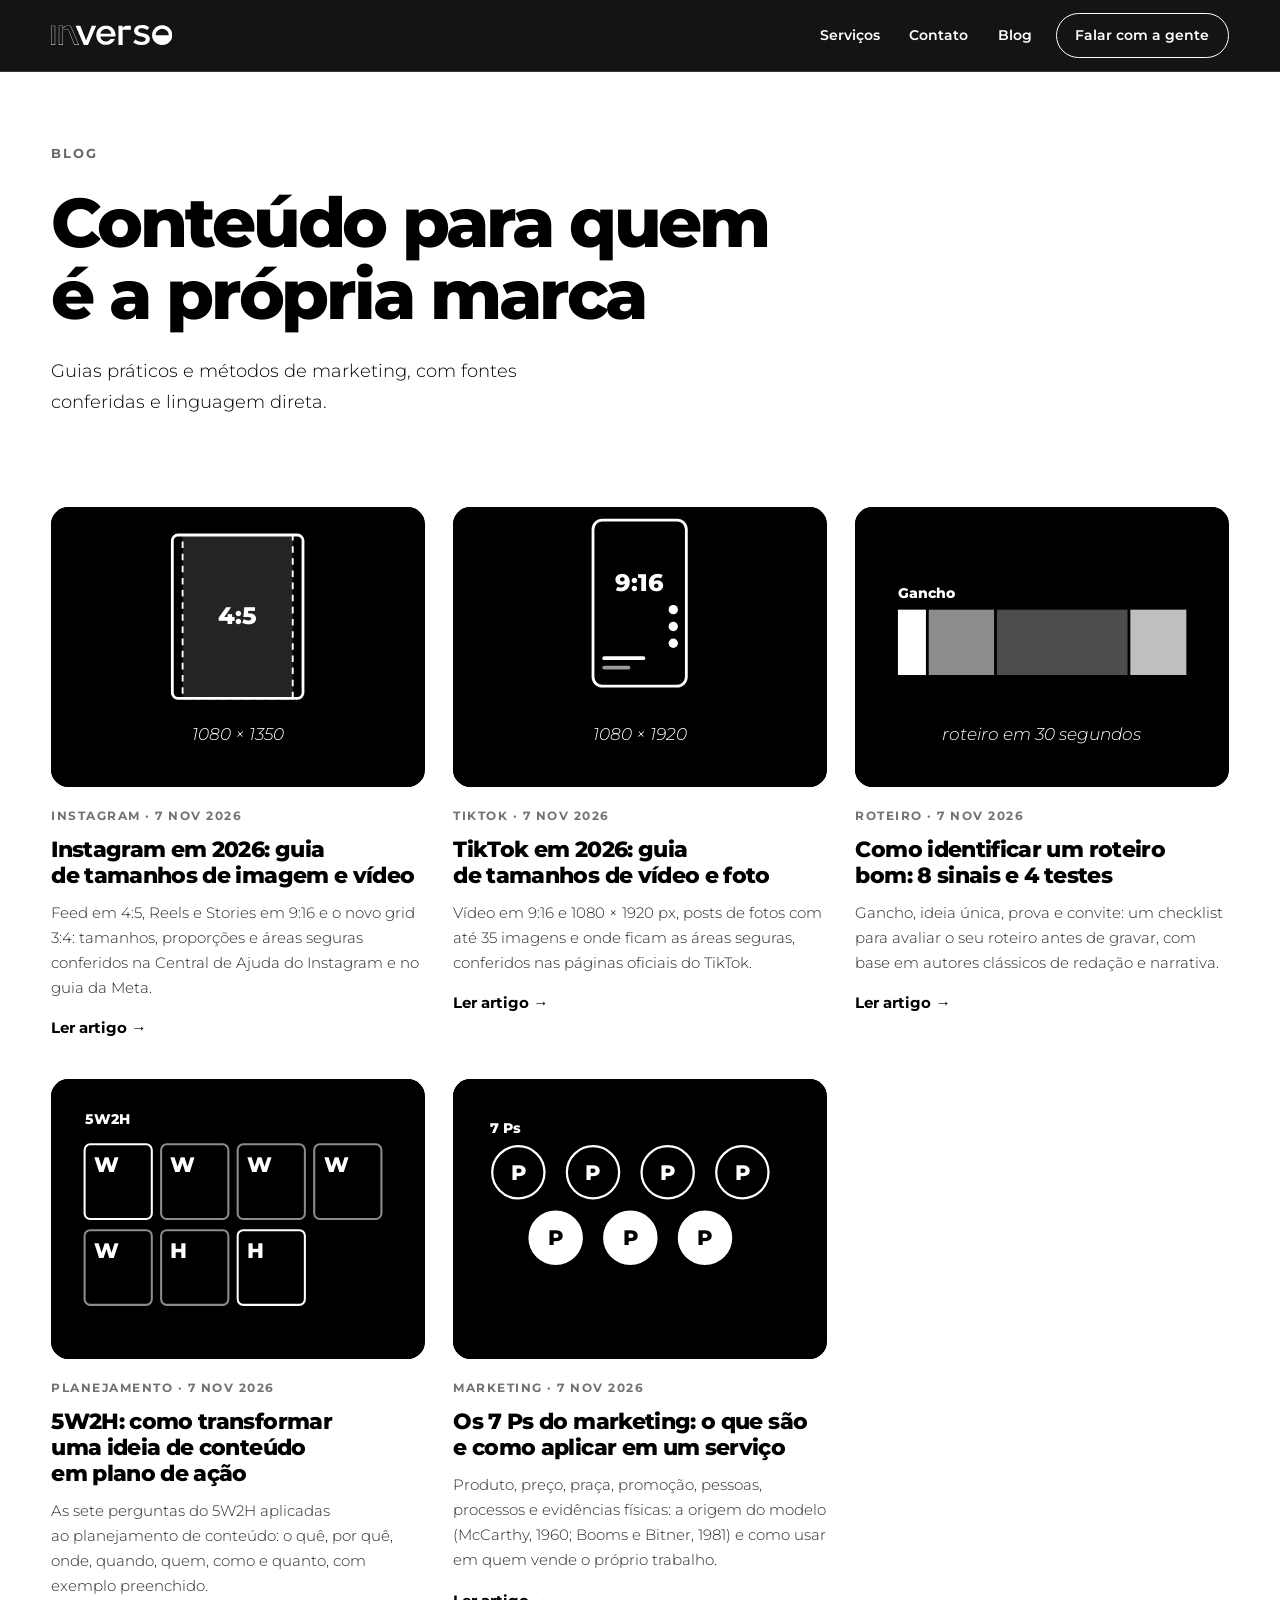
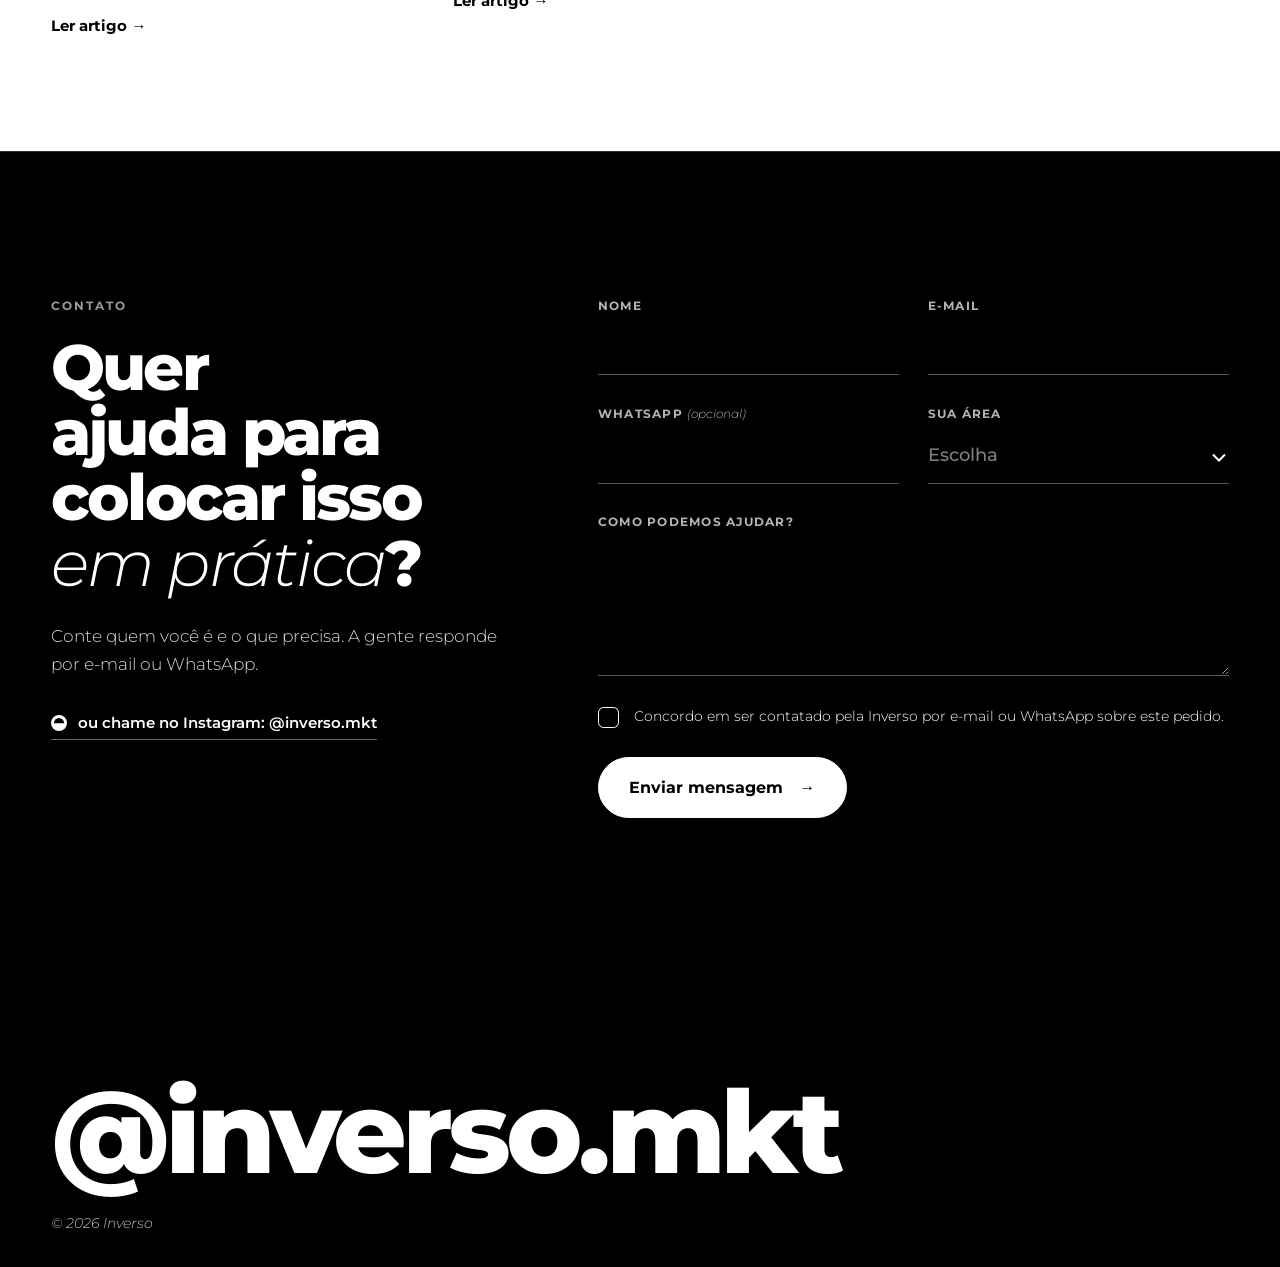
==== commit 9a1e4365: "Ajustes 5: menu fixo, 3D no storytelling (globo, celular, órbita, mapa do tesouro), mostruário preto" ====
--- a/blog/index.html
+++ b/blog/index.html
@@ -57,6 +57,18 @@
   <h3>Como identificar um roteiro bom: 8 sinais e 4 testes</h3>
   <p>Gancho, ideia única, prova e convite: um checklist para avaliar o seu roteiro antes de gravar, com base em autores clássicos de redação e narrativa.</p>
   <span class="bc__go">Ler artigo <i aria-hidden="true">→</i></span>
+</a><a class="bc" href="/blog/5w2h-plano-de-acao/">
+  <span class="bc__img" aria-hidden="true"><svg viewBox="0 0 400 300" preserveAspectRatio="xMidYMid slice"><rect width="400" height="300" fill="#000"/><rect x="36" y="70" width="72" height="80" rx="6" fill="none" stroke="#fff" stroke-width="2.2" stroke-opacity="1"/><text x="46" y="100" fill="#fff" font-size="22" font-weight="800">W</text><rect x="118" y="70" width="72" height="80" rx="6" fill="none" stroke="#fff" stroke-width="2.2" stroke-opacity="0.55"/><text x="128" y="100" fill="#fff" font-size="22" font-weight="800">W</text><rect x="200" y="70" width="72" height="80" rx="6" fill="none" stroke="#fff" stroke-width="2.2" stroke-opacity="0.55"/><text x="210" y="100" fill="#fff" font-size="22" font-weight="800">W</text><rect x="282" y="70" width="72" height="80" rx="6" fill="none" stroke="#fff" stroke-width="2.2" stroke-opacity="0.55"/><text x="292" y="100" fill="#fff" font-size="22" font-weight="800">W</text><rect x="36" y="162" width="72" height="80" rx="6" fill="none" stroke="#fff" stroke-width="2.2" stroke-opacity="0.55"/><text x="46" y="192" fill="#fff" font-size="22" font-weight="800">W</text><rect x="118" y="162" width="72" height="80" rx="6" fill="none" stroke="#fff" stroke-width="2.2" stroke-opacity="0.55"/><text x="128" y="192" fill="#fff" font-size="22" font-weight="800">H</text><rect x="200" y="162" width="72" height="80" rx="6" fill="none" stroke="#fff" stroke-width="2.2" stroke-opacity="1"/><text x="210" y="192" fill="#fff" font-size="22" font-weight="800">H</text><text x="36" y="48" fill="#fff" font-size="15" font-weight="800">5W2H</text></svg></span>
+  <span class="bc__meta">Planejamento · 7 nov 2026</span>
+  <h3>5W2H: como transformar uma ideia de conteúdo em plano de ação</h3>
+  <p>As sete perguntas do 5W2H aplicadas ao planejamento de conteúdo: o quê, por quê, onde, quando, quem, como e quanto, com exemplo preenchido.</p>
+  <span class="bc__go">Ler artigo <i aria-hidden="true">→</i></span>
+</a><a class="bc" href="/blog/7-ps-do-marketing/">
+  <span class="bc__img" aria-hidden="true"><svg viewBox="0 0 400 300" preserveAspectRatio="xMidYMid slice"><rect width="400" height="300" fill="#000"/><circle cx="70" cy="100" r="28" fill="none" stroke="#fff" stroke-width="2.4"/><text x="70" y="108" text-anchor="middle" fill="#fff" font-size="22" font-weight="800">P</text><circle cx="150" cy="100" r="28" fill="none" stroke="#fff" stroke-width="2.4"/><text x="150" y="108" text-anchor="middle" fill="#fff" font-size="22" font-weight="800">P</text><circle cx="230" cy="100" r="28" fill="none" stroke="#fff" stroke-width="2.4"/><text x="230" y="108" text-anchor="middle" fill="#fff" font-size="22" font-weight="800">P</text><circle cx="310" cy="100" r="28" fill="none" stroke="#fff" stroke-width="2.4"/><text x="310" y="108" text-anchor="middle" fill="#fff" font-size="22" font-weight="800">P</text><circle cx="110" cy="170" r="28" fill="#fff" stroke="#fff" stroke-width="2.4"/><text x="110" y="178" text-anchor="middle" fill="#000" font-size="22" font-weight="800">P</text><circle cx="190" cy="170" r="28" fill="#fff" stroke="#fff" stroke-width="2.4"/><text x="190" y="178" text-anchor="middle" fill="#000" font-size="22" font-weight="800">P</text><circle cx="270" cy="170" r="28" fill="#fff" stroke="#fff" stroke-width="2.4"/><text x="270" y="178" text-anchor="middle" fill="#000" font-size="22" font-weight="800">P</text><text x="40" y="58" fill="#fff" font-size="15" font-weight="800">7 Ps</text></svg></span>
+  <span class="bc__meta">Marketing · 7 nov 2026</span>
+  <h3>Os 7 Ps do marketing: o que são e como aplicar em um serviço</h3>
+  <p>Produto, preço, praça, promoção, pessoas, processos e evidências físicas: a origem do modelo (McCarthy, 1960; Booms e Bitner, 1981) e como usar em quem vende o próprio trabalho.</p>
+  <span class="bc__go">Ler artigo <i aria-hidden="true">→</i></span>
 </a></div></div>
   <section class="ct" id="contato-post" aria-labelledby="ctb-t">
   <div class="ct__in">
--- a/css/style.css
+++ b/css/style.css
@@ -16,6 +16,8 @@
 }
 
 :root {
+  /* Símbolo da marca: anel grosso, meia-lua aberta em cima, base cheia (medido no PNG oficial) */
+  --symm: url("data:image/svg+xml,%3Csvg xmlns='http://www.w3.org/2000/svg' viewBox='0 0 100 100'%3E%3Cpath fill-rule='evenodd' d='M50 0A50 50 0 1 0 50 100A50 50 0 1 0 50 0ZM17.8 50.8A32.2 32.2 0 0 1 82.2 50.8Z'/%3E%3C/svg%3E");
   --black: #000;
   --white: #fff;
   --font: "Montserrat", "Helvetica Neue", Arial, sans-serif;
@@ -141,14 +143,14 @@
 .story { padding: clamp(4.5rem, 10vh, 7rem) var(--pad); display: grid; gap: clamp(4rem, 10vh, 7rem); }
 .chap { display: grid; gap: 1.5rem; align-content: center; }
 .chap__kicker { font-size: .78rem; font-weight: 700; letter-spacing: .2em; text-transform: uppercase; opacity: .6; margin: 0; }
-.chap__big { margin: 0; font-weight: 800; font-size: clamp(2.6rem, 8.4vw, 8.25rem); line-height: .98; letter-spacing: -.045em; max-width: 12ch; }
-.chap__big--m { font-size: clamp(2.3rem, 6.2vw, 6.4rem); }
-.chap__big--c { max-width: none; text-align: center; font-size: clamp(2.4rem, 7vw, 7rem); }
+.chap__big { margin: 0; font-weight: 800; font-size: clamp(2.4rem, 6.9vw, 6.6rem); line-height: .98; letter-spacing: -.045em; max-width: 12ch; }
+.chap__big--m { font-size: clamp(2.2rem, 5.2vw, 5.2rem); }
+.chap__big--c { max-width: none; text-align: center; font-size: clamp(2.2rem, 5.8vw, 5.8rem); }
 .chap__aside { font-weight: 500; font-size: clamp(1.05rem, 1.55vw, 1.4rem); line-height: 1.4; letter-spacing: -.01em; max-width: 26rem; }
 .chap__lines { display: grid; gap: .9rem; max-width: 38rem; font-weight: 500; font-size: clamp(1.05rem, 1.7vw, 1.55rem); line-height: 1.35; letter-spacing: -.01em; }
 .chap__lines p:nth-child(2) { font-weight: 300; }
 .chap__body { max-width: 34rem; font-weight: 400; font-size: clamp(.95rem, 1.15vw, 1.075rem); }
-.wl { display: inline-block; overflow: hidden; vertical-align: top; padding-bottom: .08em; margin-bottom: -.08em; }
+.wl { display: inline-block; overflow: hidden; vertical-align: top; padding: .14em .12em .14em 0; margin: -.14em -.12em -.14em 0; }
 .wd { display: inline-block; }
 .invw { display: inline-block; position: relative; padding: 0 .28em; color: var(--white); font-weight: 800; }
 .invw::before { content: ""; position: absolute; inset: -.05em 0; background: var(--black); border-radius: .12em; transform-origin: left; transform: scaleX(var(--v, 1)); }
@@ -157,8 +159,8 @@
 .wlist { list-style: none; margin: 0; padding: 0; display: grid; gap: .1rem; }
 .wlist li { display: flex; align-items: baseline; gap: 1rem; }
 .wlist li > span { width: 2rem; font-size: .8rem; font-weight: 700; letter-spacing: .1em; opacity: .5; }
-.wlist b { position: relative; font-weight: 800; font-size: clamp(2.2rem, 6.6vw, 6.4rem); line-height: 1.02; letter-spacing: -.045em; color: transparent; -webkit-text-stroke: 1.5px var(--black); }
-.wlist b::after { content: attr(data-t); position: absolute; left: 0; top: 0; color: var(--black); -webkit-text-stroke: 0; clip-path: inset(0 calc((1 - var(--f, 1)) * 100%) 0 0); }
+.wlist b { position: relative; font-weight: 800; font-size: clamp(2rem, 5.2vw, 5rem); line-height: 1.02; letter-spacing: -.045em; color: transparent; -webkit-text-stroke: 1.5px var(--black); }
+.wlist b::after { content: attr(data-t); position: absolute; left: 0; top: 0; color: var(--black); -webkit-text-stroke: 0; clip-path: inset(-.3em calc((1 - var(--f, 1)) * 100%) -.3em -.1em); }
 .mark { display: none; }
 
 /* Modo vivo: a história ocupa o palco e anda com a rolagem */
@@ -169,7 +171,7 @@
 .is-live .story { position: absolute; inset: 0; padding: 0; gap: 0; display: block; }
 .is-live .chap {
   position: absolute; inset: 0;
-  padding: clamp(4.5rem, 11vh, 6rem) var(--pad) clamp(2rem, 6vh, 4rem);
+  padding: calc(var(--barh, 4.5rem) + 1rem) var(--pad);
   align-content: center;
   --in: 0; --out: 0;
   opacity: calc(1 - var(--out));
@@ -196,42 +198,39 @@
   display: block; position: relative; justify-self: center;
   width: min(86vw, 52vh); aspect-ratio: 1; --R: 38%;
   --spin: calc(var(--in) * 40deg);
+  --tilt: 58deg;
+  transform-style: preserve-3d; transform: perspective(1100px) rotateX(var(--tilt));
 }
 .orbit__ring { position: absolute; inset: 12%; border: 1px dashed rgba(0,0,0,.35); border-radius: 50%; transform: rotate(var(--spin)); }
 .orbit__core { position: absolute; left: 50%; top: 50%; width: 22%; aspect-ratio: 1; margin: -11% 0 0 -11%; display: grid; place-items: center; gap: .1rem; align-content: center; text-align: center; font-size: .72rem; font-weight: 700; border-radius: 50%; background: var(--black); color: var(--white); }
-.is-live .orbit__core { transform: scale(calc(.4 + var(--v) * .6)); opacity: var(--v); }
-.orbit__core .sym { display: block; width: 38%; aspect-ratio: 1; border-radius: 50%; border: .18rem solid #fff; background: linear-gradient(to top, #fff 50%, transparent 50%); }
-.sat { position: absolute; left: 50%; top: 50%; width: 0; height: 0; --a: calc(var(--i) * 45deg + var(--spin, 0deg) - 90deg); transform: rotate(var(--a)); }
+.is-live .orbit__core { transform: rotateX(calc(var(--tilt) * -1)) scale(calc(.4 + var(--v) * .6)); opacity: var(--v); }
+.orbit__core .sym { display: block; width: 38%; aspect-ratio: 1; background: #fff; -webkit-mask: var(--symm) center / contain no-repeat; mask: var(--symm) center / contain no-repeat; }
+.sat { position: absolute; left: 50%; top: 50%; width: 0; height: 0; transform-style: preserve-3d; --a: calc(var(--i) * 45deg + var(--spin, 0deg) - 90deg); transform: rotate(var(--a)); }
 .sat em {
   position: absolute; left: calc(min(86vw, 52vh) * .38); top: 0; transform: translate(-50%, -50%) rotate(calc(var(--a) * -1));
   white-space: nowrap; font-style: normal; font-weight: 600; font-size: clamp(.68rem, 1.9vh, .9rem);
   padding: .4em .85em; border: 1.5px solid var(--black); border-radius: 999px; background: var(--white);
 }
-.is-live .sat { opacity: var(--v); }
-.is-live .sat em { transform: translate(-50%, -50%) rotate(calc(var(--a) * -1)) scale(calc(.6 + var(--v) * .4)); }
+.is-live .sat em { opacity: var(--v); transform: translate(-50%, -50%) rotate(calc(var(--a) * -1)) rotateX(calc(var(--tilt) * -1)) scale(calc(.6 + var(--v) * .4)); }
 .sat:nth-of-type(odd) em { font-weight: 800; }
 
 /* Capítulo 5: o símbolo que vira a página preta */
 .is-live .chap--5 { align-content: start; justify-items: center; padding-top: 14vh; }
-.is-live .mark { display: block; position: absolute; left: 50%; top: 50%; width: var(--sz); height: var(--sz); margin: calc(var(--sz) / -2) 0 0 calc(var(--sz) / -2); border: .28rem solid var(--black); border-radius: 50%; overflow: hidden; }
-.mark__f { position: absolute; left: 0; right: 0; bottom: 0; height: calc(50% + var(--fillup, 0) * 50%); background: var(--black); }
+.is-live .mark { display: block; position: absolute; left: 50%; top: 50%; width: var(--sz); height: var(--sz); margin: calc(var(--sz) / -2) 0 0 calc(var(--sz) / -2); border-radius: 50%; background: var(--black); overflow: hidden; }
+.mark__f { position: absolute; left: 17.8%; width: 64.4%; top: 18.6%; height: 32.2%; background: var(--white); border-radius: 50% 50% 0 0 / 100% 100% 0 0; transform-origin: 50% 100%; transform: scaleY(calc(1 - var(--fillup, 0))); }
 .is-live .pin { --sz: clamp(6rem, 16vmin, 12rem); }
 .seal { display: none; }
 .is-live .seal { display: block; position: absolute; left: 50%; top: 50%; width: var(--sz); height: var(--sz); margin: calc(var(--sz) / -2) 0 0 calc(var(--sz) / -2); border-radius: 50%; background: var(--black); transform: scale(var(--sc, 0)); pointer-events: none; will-change: transform; }
 
 @media (min-width: 60rem) {
   .is-live .chap--3 { grid-template-columns: minmax(0, 1.05fr) minmax(0, .95fr); align-items: center; gap: clamp(2rem, 6vw, 6rem); }
-  .is-live .orbit { width: min(44vw, 74vh); }
-  .sat em { left: calc(min(44vw, 74vh) * .38); }
-  .is-live .chap--4 { grid-template-columns: minmax(0, 1.3fr) minmax(0, .7fr); align-items: end; column-gap: clamp(2rem, 6vw, 6rem); }
-  .is-live .chap--4 .chap__kicker { grid-column: 1 / -1; align-self: start; }
-  .is-live .chap--4 .chap__body { align-self: end; }
+  .is-live .orbit { width: min(44vw, 86vh); }
+  .sat em { left: calc(min(44vw, 86vh) * .38); }
 }
 @media (max-width: 59.99rem) {
   .is-live .chap--3 { align-content: start; padding-top: 5.5rem; }
-  .is-live .orbit { width: min(80vw, 40vh); }
-  .sat em { left: calc(min(80vw, 40vh) * .38); }
-  .is-live .chap--4 .chap__body { display: none; }
+  .is-live .orbit { width: min(86vw, 52vh); --tilt: 54deg; }
+  .sat em { left: calc(min(86vw, 52vh) * .38); }
 }
 
 /* ---------- Lente: segue o mouse e inverte o que estiver embaixo ---------- */
@@ -319,9 +318,7 @@
   top: 18%;
   width: 70vmin;
   aspect-ratio: 1;
-  border-radius: 50%;
-  border: 1.5px solid rgba(255,255,255,.14);
-  background: linear-gradient(to top, rgba(255,255,255,.08) 50%, transparent 50%);
+  background: rgba(255,255,255,.08); -webkit-mask: var(--symm) center / contain no-repeat; mask: var(--symm) center / contain no-repeat;
   animation: spin 80s linear infinite;
 }
 @keyframes drift { to { transform: translate3d(-9rem, -6rem, 0) scale(1.25); } }
@@ -474,9 +471,7 @@
   content: "";
   position: absolute; left: 0; top: 1.15rem;
   width: .55rem; height: .55rem;
-  border-radius: 50%;
-  border: 1.5px solid #fff;
-  background: linear-gradient(to top, #fff 50%, transparent 50%);
+  background: #fff; -webkit-mask: var(--symm) center / contain no-repeat; mask: var(--symm) center / contain no-repeat;
 }
 .panel__get { margin: 1.25rem 0 0; font-weight: 300; font-style: italic; line-height: 1.5; opacity: .9; }
 .panel__foot { position: relative; z-index: 2; margin-top: 1.75rem; }
@@ -550,7 +545,7 @@
   cursor: pointer;
 }
 .sb:focus-visible { outline: 2px solid #fff; outline-offset: 2px; border-radius: 6px; }
-.sb__dot { grid-row: 1; margin-top: .3rem; width: .55rem; height: .55rem; border-radius: 50%; border: 1.5px solid #fff; background: linear-gradient(to top, #fff 50%, transparent 50%); opacity: .55; transition: opacity .3s, transform .3s var(--ease); }
+.sb__dot { grid-row: 1; margin-top: .3rem; width: .55rem; height: .55rem; background: #fff; -webkit-mask: var(--symm) center / contain no-repeat; mask: var(--symm) center / contain no-repeat; opacity: .55; transition: opacity .3s, transform .3s var(--ease); }
 .sb b { font-weight: 600; line-height: 1.3; opacity: .7; transition: opacity .3s; }
 .sb__d { grid-column: 2; display: grid; grid-template-rows: 0fr; transition: grid-template-rows .5s var(--ease); }
 .sb__d > span { overflow: hidden; font-weight: 300; font-style: italic; line-height: 1.45; opacity: 0; transition: opacity .4s; }
@@ -688,7 +683,7 @@
 .trk { position: relative; display: block; height: .75em; border-radius: 9em; background: #e3e3e3; overflow: hidden; }
 .w--d .trk { background: #2a2a2a; }
 .trk > i { position: absolute; inset: 0 auto 0 0; width: calc(var(--w) * 1%); border-radius: 9em; background: currentColor; }
-.av { flex: none; width: 2.4em; height: 2.4em; border-radius: 50%; border: .16em solid currentColor; background: linear-gradient(to top, currentColor 50%, transparent 50%); }
+.av { flex: none; width: 2.4em; height: 2.4em; background: currentColor; -webkit-mask: var(--symm) center / contain no-repeat; mask: var(--symm) center / contain no-repeat; }
 .ic { flex: none; width: 1.7em; height: 1.7em; fill: none; stroke: currentColor; stroke-width: 1.8; stroke-linecap: round; stroke-linejoin: round; }
 .ic.f { fill: currentColor; }
 .swp { position: relative; display: inline-flex; }
@@ -765,7 +760,7 @@
 .sl.k { background: #000; color: #fff; }
 .sl .h { font-size: 1.95em; line-height: 1.02; }
 .sl .tag { align-self: flex-start; }
-.sl .sy { position: absolute; right: -2.6em; bottom: -2.6em; width: 9em; height: 9em; border-radius: 50%; border: .3em solid currentColor; background: linear-gradient(to top, currentColor 50%, transparent 50%); opacity: .12; }
+.sl .sy { position: absolute; right: -2.6em; bottom: -2.6em; width: 9em; height: 9em; background: currentColor; -webkit-mask: var(--symm) center / contain no-repeat; mask: var(--symm) center / contain no-repeat; opacity: .12; }
 .swz { position: absolute; right: 0; top: 0; bottom: 0; width: 22%; }
 .iga { padding: .55em .8em .2em; gap: .6em; }
 .igt { padding: 0 .8em .8em; font-size: .85em; line-height: 1.3; }
@@ -774,15 +769,15 @@
 .chk { position: absolute; left: 22.6em; top: 1.6em; right: .9em; display: flex; flex-direction: column; gap: .9em; font-size: .9em; }
 .chk .row { align-items: flex-start; }
 .cover { position: relative; flex: none; width: 11em; height: 19.6em; border-radius: 1em; background: #000; color: #fff; overflow: hidden; padding: 1.1em; display: flex; flex-direction: column; justify-content: flex-end; gap: .7em; box-shadow: 0 2.4em 3.2em -1.2em rgba(0,0,0,.9), 0 0 0 .1em #fff; }
-.cover .sy { position: absolute; right: -2.8em; top: -2.8em; width: 9em; height: 9em; border-radius: 50%; border: .3em solid #fff; background: linear-gradient(to top, #fff 50%, transparent 50%); }
+.cover .sy { position: absolute; right: -2.8em; top: -2.8em; width: 9em; height: 9em; background: #fff; -webkit-mask: var(--symm) center / contain no-repeat; mask: var(--symm) center / contain no-repeat; }
 .mini { position: relative; aspect-ratio: 9 / 16; border-radius: .7em; background: #000; color: #fff; overflow: hidden; padding: .55em; display: flex; flex-direction: column; justify-content: flex-end; gap: .35em; box-shadow: 0 .8em 1.4em -.6em rgba(0,0,0,.7), 0 0 0 .08em rgba(255,255,255,.5); }
 .mini.l { background: #fff; color: #000; }
-.mini .sy { position: absolute; right: -.9em; top: -.9em; width: 3em; height: 3em; border-radius: 50%; border: .12em solid currentColor; background: linear-gradient(to top, currentColor 50%, transparent 50%); }
+.mini .sy { position: absolute; right: -.9em; top: -.9em; width: 3em; height: 3em; background: currentColor; -webkit-mask: var(--symm) center / contain no-repeat; mask: var(--symm) center / contain no-repeat; }
 .hl { display: grid; place-items: center; width: 5em; height: 5em; border-radius: 50%; border: .18em solid #000; padding: .3em; }
 .hl > span { display: grid; place-items: center; width: 100%; height: 100%; border-radius: 50%; background: #000; color: #fff; }
 .hlw { display: flex; flex-direction: column; align-items: center; gap: .4em; font-size: .85em; font-weight: 700; }
 .pcard { position: absolute; border-radius: .7em; box-shadow: 0 1.6em 2.4em -1em rgba(0,0,0,.85), 0 0 0 .08em rgba(255,255,255,.35); display: flex; flex-direction: column; justify-content: space-between; padding: 1em; overflow: hidden; }
-.pcard .sy { position: absolute; right: -2em; bottom: -2em; width: 6em; height: 6em; border-radius: 50%; border: .22em solid currentColor; background: linear-gradient(to top, currentColor 50%, transparent 50%); opacity: .9; }
+.pcard .sy { position: absolute; right: -2em; bottom: -2em; width: 6em; height: 6em; background: currentColor; -webkit-mask: var(--symm) center / contain no-repeat; mask: var(--symm) center / contain no-repeat; opacity: .9; }
 .crop { position: absolute; inset: 0; width: 100%; height: 100%; overflow: visible; fill: none; stroke: rgba(255,255,255,.75); stroke-width: .12; }
 
 /* 04 Captação */
@@ -993,13 +988,19 @@
 @keyframes stkWob { 0%, 100% { transform: rotateY(-32deg) rotateX(10deg); } 50% { transform: rotateY(32deg) rotateX(-6deg); } }
 @keyframes shine { 0%, 30% { left: -60%; } 70%, 100% { left: 130%; } }
 
-.mug { width: 7.4em; height: 6.4em; animation: mugSway 6s ease-in-out infinite; }
-.mug__b { position: absolute; left: 0; top: 0; width: 5.4em; height: 6.4em; border-radius: .4em .4em 1em 1em / .4em .4em .7em .7em; background: linear-gradient(90deg, #7a7a7a, #fff 28%, #ececec 55%, #6c6c6c); display: grid; place-items: center; overflow: hidden; }
-.mug__b .av { animation: mugArt 6s ease-in-out infinite; }
-.mug__b::after { content: ""; position: absolute; inset: 0; background: linear-gradient(90deg, rgba(0,0,0,.35), transparent 22%, transparent 70%, rgba(0,0,0,.4)); }
-.mug__h { position: absolute; left: 4.9em; top: 1.1em; width: 2.1em; height: 3.4em; border: .55em solid #d6d6d6; border-left: 0; border-radius: 0 2em 2em 0; }
-@keyframes mugSway { 0%, 100% { transform: rotateX(10deg) rotateY(-14deg); } 50% { transform: rotateX(10deg) rotateY(14deg); } }
-@keyframes mugArt { 0% { transform: translateX(-2.4em) scaleX(.3); opacity: 0; } 20% { transform: translateX(-1.2em) scaleX(.8); opacity: 1; } 50% { transform: translateX(0) scaleX(1); opacity: 1; } 80% { transform: translateX(1.2em) scaleX(.8); opacity: 1; } 100% { transform: translateX(2.4em) scaleX(.3); opacity: 0; } }
+/* Caneca: cilindro de 24 facetas + alça no mesmo grupo, gira como um prato giratório */
+.mug { width: 7.4em; height: 6.4em; transform-origin: 2.7em 50%; animation: mugSpin 16s linear infinite; }
+@keyframes mugSpin { from { transform: rotateX(-13deg) rotateY(0deg); } to { transform: rotateX(-13deg) rotateY(360deg); } }
+.mf, .mi { position: absolute; left: 2.7em; top: 0; width: .76em; height: 6.4em; margin-left: -.38em; transform: rotateY(var(--a)) translateZ(2.7em); }
+.mf { backface-visibility: hidden; animation: mugShade 16s linear infinite; }
+.mi { top: .15em; height: 6.1em; transform: rotateY(var(--a)) translateZ(2.5em); background: #3b3b3b; }
+@keyframes mugShade { 0.00% { background-color: rgb(229,229,229); } 8.33% { background-color: rgb(196,196,196); } 16.67% { background-color: rgb(154,154,154); } 25.00% { background-color: rgb(113,113,113); } 33.33% { background-color: rgb(85,85,85); } 41.67% { background-color: rgb(78,78,78); } 50.00% { background-color: rgb(93,93,93); } 58.33% { background-color: rgb(126,126,126); } 66.67% { background-color: rgb(168,168,168); } 75.00% { background-color: rgb(209,209,209); } 83.33% { background-color: rgb(237,237,237); } 91.67% { background-color: rgb(244,244,244); } 100.00% { background-color: rgb(229,229,229); } }
+.mc { position: absolute; left: .3em; top: -1.6em; width: 4.8em; height: 4.8em; border-radius: 50%; background: radial-gradient(circle, #2b2b2b, #111); transform: rotateX(90deg); }
+.mr { position: absolute; left: 0; top: -2.7em; width: 5.4em; height: 5.4em; border-radius: 50%; background: radial-gradient(circle closest-side, transparent 87%, #f4f4f4 88%); transform: rotateX(90deg); }
+.mb { position: absolute; left: 0; top: 3.7em; width: 5.4em; height: 5.4em; border-radius: 50%; background: #9a9a9a; transform: rotateX(90deg); }
+.md { position: absolute; left: 2.7em; top: 2.1em; width: 1.8em; height: 1.8em; margin-left: -.9em; background: #0d0d0d; -webkit-mask: var(--symm) center / contain no-repeat; mask: var(--symm) center / contain no-repeat; transform: translateZ(2.75em); backface-visibility: hidden; }
+.mh { position: absolute; left: 5.2em; top: 1.1em; width: 1.9em; height: 3.7em; border: .52em solid #cfcfcf; border-left: 0; border-radius: 0 1.9em 1.9em 0 / 0 1.8em 1.8em 0; transform: translateZ(calc((var(--k) - 3) * .085em)); }
+.mh:first-of-type, .mh:last-child { border-color: #ececec; }
 
 /* ----- Livro 3D (Manual de marca) ----- */
 .bkw { position: absolute; left: 0; right: 0; top: 5.4em; height: 19.6em; perspective: 95em; perspective-origin: 50% 20%; }
@@ -1016,7 +1017,7 @@
 .pg.dk { background: #0c0c0c; color: #fff; box-shadow: 0 0 0 .1em #8a8a8a; justify-content: space-between; padding-bottom: 1.4em; }
 .pg .pn { position: absolute; bottom: .8em; left: 0; right: 0; text-align: center; opacity: .55; }
 .pg .cap { margin: 0; font-size: .68em; font-weight: 300; line-height: 1.45; text-wrap: balance; opacity: .85; }
-.pg .sym { align-self: center; width: 5.6em; height: 5.6em; border-radius: 50%; border: .26em solid #fff; background: linear-gradient(to top, #fff 50%, transparent 50%); margin: auto 0; }
+.pg .sym { align-self: center; width: 5.6em; height: 5.6em; background: #fff; -webkit-mask: var(--symm) center / contain no-repeat; mask: var(--symm) center / contain no-repeat; margin: auto 0; }
 .trow { display: flex; align-items: center; gap: .6em; padding: .45em 0; font-size: .82em; border-bottom: .06em solid #ddd; }
 .trow b { font-weight: 800; opacity: .45; } .trow span { font-weight: 600; } .trow i { flex: 1; }
 .resp { position: relative; flex: 1; margin: .2em 0; display: grid; place-items: center; background: #f1f1f1; border-radius: .5em; }
@@ -1070,3 +1071,16 @@
   .js .tl:not(.in)::before { transform: none; }
   .chip { transform: translateZ(0); }
 }
+
+/* ---------- Serviços: menor e com rolagem que passa de tópico em tópico ---------- */
+.svc { overflow: clip; }
+@media (min-width: 64rem) {
+  .svc__title { font-size: clamp(2.4rem, 6.4vw, 6.2rem); }
+  .svc__intro { font-size: clamp(1rem, 1.3vw, 1.2rem); margin-top: 1.2rem; }
+}
+.svc-pin .svc__run { position: relative; }
+.svc-pin .svc__sticky { position: sticky; top: var(--barh, 4.5rem); height: calc(100vh - var(--barh, 4.5rem)); height: calc(100svh - var(--barh, 4.5rem)); display: grid; align-content: center; justify-items: stretch; }
+.js .svc-pin .panel.is-open { position: relative; top: auto; align-self: center; }
+.svc-pin .svc__sticky > .tl { transform: scale(var(--fit, .9)); transform-origin: 50% 50%; margin: 0; }
+.svc-pin .svc__ctl { position: absolute; top: .9rem; right: 0; margin: 0; z-index: 3; }
+.svc-pin .svc__bg { position: sticky; top: 0; height: 100vh; height: 100svh; margin-bottom: -100vh; margin-bottom: -100svh; }
--- a/css/site.css
+++ b/css/site.css
@@ -15,7 +15,7 @@
 .ct__p { margin: 0 0 2rem; max-width: 30rem; font-size: 1.05rem; font-weight: 300; line-height: 1.7; opacity: .85; }
 .ct__ig { display: inline-flex; align-items: center; gap: .7rem; font-size: .95rem; font-weight: 600; text-decoration: none; border-bottom: 1px solid rgba(255,255,255,.4); padding-bottom: .25rem; transition: border-color .3s; }
 .ct__ig:hover { border-color: #fff; }
-.ct__dot { width: 1rem; height: 1rem; border-radius: 50%; border: .13rem solid #fff; background: linear-gradient(to top, #fff 50%, transparent 50%); }
+.ct__dot { width: 1rem; height: 1rem; background: #fff; -webkit-mask: var(--symm) center / contain no-repeat; mask: var(--symm) center / contain no-repeat; }
 
 .fm { display: grid; gap: 1.8rem; }
 .fm__row { display: grid; gap: 1.8rem; }
@@ -50,8 +50,8 @@
 .fok[hidden], .fm[hidden], .fm__err[hidden] { display: none; }
 .fok h3 { margin: 0; font-size: clamp(1.8rem, 3.4vw, 2.6rem); font-weight: 800; letter-spacing: -.04em; }
 .fok p { margin: 0; max-width: 26rem; font-weight: 300; line-height: 1.7; opacity: .85; }
-.fok__sym { width: 4.5rem; height: 4.5rem; border-radius: 50%; border: .3rem solid #fff; background: linear-gradient(to top, #fff 0 0) bottom / 100% 0% no-repeat; animation: okfill 1.1s var(--ease) .15s forwards; }
-@keyframes okfill { to { background-size: 100% 50%; } }
+.fok__sym { width: 4.5rem; height: 4.5rem; background: #fff; -webkit-mask: var(--symm) center / contain no-repeat; mask: var(--symm) center / contain no-repeat; animation: okpop .9s var(--ease) .1s both; }
+@keyframes okpop { from { transform: scale(.4) rotate(-90deg); opacity: 0; } to { transform: none; opacity: 1; } }
 
 /* ---------- Prévia do blog na home ---------- */
 .bp { background: #fff; color: #000; padding: clamp(5rem, 11vw, 8rem) var(--pad); }
@@ -174,3 +174,74 @@
 }
 
 .lens-off .lens { opacity: 0 !important; }
+
+/* ===== Barra superior: sempre visível, preta e fixa ===== */
+.bar {
+  mix-blend-mode: normal; pointer-events: auto;
+  padding: .8rem var(--pad);
+  background: rgba(0,0,0,.92); -webkit-backdrop-filter: blur(14px); backdrop-filter: blur(14px);
+  border-bottom: 1px solid rgba(255,255,255,.14);
+}
+:root { --barh: 3.9rem; }
+
+/* ===== Mostruário 3D dos artigos (fundo preto, cinco cartões visíveis) ===== */
+.bp { background: #000; color: #fff; }
+.bp__all { border-bottom-color: #fff; }
+.cx { position: relative; overflow-x: clip; overflow-y: visible; }
+.cx--on .bgrid3 { display: block; position: relative; height: var(--ch, 26rem); perspective: 1900px; perspective-origin: 50% 40%; touch-action: pan-y; cursor: grab; outline: none; user-select: none; -webkit-user-select: none; }
+.cx--on .bgrid3.drag { cursor: grabbing; }
+.cx__ring { position: absolute; left: 50%; top: 0; width: 0; height: 100%; transform-style: preserve-3d; }
+.cx--on .bc {
+  position: absolute; left: calc(var(--cw) / -2); top: .6rem; width: var(--cw); margin: 0; padding: .6rem .6rem .9rem; gap: .5rem;
+  background: #fff; color: #000; border-radius: 1rem; box-shadow: 0 30px 60px -34px rgba(255,255,255,.35), 0 0 0 1px rgba(255,255,255,.12);
+  backface-visibility: hidden; -webkit-user-drag: none;
+}
+.cx--on .bc * { -webkit-user-drag: none; }
+.cx--on .bc__img { border-radius: .7rem; }
+.cx--on .bc__meta { margin-top: .2rem; font-size: .66rem; }
+.cx--on .bc h3 { font-size: 1.02rem; line-height: 1.22; }
+.cx--on .bc p { font-size: .8rem; line-height: 1.5; display: -webkit-box; -webkit-line-clamp: 3; -webkit-box-orient: vertical; overflow: hidden; }
+.cx--on .bc__go { font-size: .82rem; margin-top: .1rem; }
+.cx__floor { display: none; }
+.cx--on .cx__floor { display: block; position: absolute; left: 50%; bottom: 1.6rem; width: min(78%, 56rem); height: 2rem; transform: translateX(-50%); border-radius: 50%; background: radial-gradient(closest-side, rgba(255,255,255,.14), transparent); pointer-events: none; }
+.cx__ui { display: none; }
+.cx--on .cx__ui { display: flex; justify-content: center; align-items: center; gap: 1.2rem; margin-top: .6rem; }
+.cx__b { width: 2.8rem; height: 2.8rem; border-radius: 50%; border: 1.5px solid #fff; background: #000; color: #fff; font: 700 1.05rem/1 var(--font); cursor: pointer; transition: background .25s var(--ease), color .25s var(--ease); }
+.cx__b:hover { background: #fff; color: #000; }
+.cx__dots { display: flex; gap: .55rem; }
+.cx__dots i { width: .6rem; height: .6rem; border-radius: 50%; border: 1.5px solid #fff; transition: background .3s, transform .3s; cursor: pointer; }
+.cx__dots i.on { background: #fff; transform: scale(1.3); }
+.cx__hint { text-align: center; margin: 1rem 0 0; font-size: .78rem; font-weight: 600; letter-spacing: .08em; opacity: .55; }
+.cx:not(.cx--on) .cx__hint { display: none; }
+
+/* Figuras dos artigos 5W2H e 7 Ps */
+.w2h { display: grid; grid-template-columns: repeat(auto-fit, minmax(8.4rem, 1fr)); gap: .6rem; }
+.w2h__c { position: relative; display: flex; flex-direction: column; gap: .15rem; padding: 1rem .9rem .9rem; border: 2px solid #000; border-radius: 1rem; }
+.w2h__c i { position: absolute; top: .7rem; right: .8rem; font-style: normal; font-size: .7rem; font-weight: 800; opacity: .45; }
+.w2h__c b { font-size: 1.15rem; font-weight: 800; }
+.w2h__c em { font-style: normal; font-size: .72rem; font-weight: 700; letter-spacing: .12em; text-transform: uppercase; opacity: .6; }
+.w2h__c span { margin-top: .5rem; font-size: .85rem; line-height: 1.4; }
+.w2h__c:first-child, .w2h__c:nth-child(2) { background: #000; color: #fff; }
+.p7__l { margin: 1.2rem 0 .6rem; font-size: .72rem; font-weight: 800; letter-spacing: .12em; text-transform: uppercase; opacity: .6; }
+.p7__l:first-child { margin-top: 0; }
+.p7__r { display: grid; gap: .6rem; }
+.p7__r--4 { grid-template-columns: repeat(auto-fit, minmax(8.4rem, 1fr)); }
+.p7__r--3 { grid-template-columns: repeat(auto-fit, minmax(9.6rem, 1fr)); }
+.p7__c { display: flex; flex-direction: column; gap: .3rem; padding: 1rem .9rem; border: 2px solid #000; border-radius: 1rem; }
+.p7__c b { font-size: 1.05rem; font-weight: 800; }
+.p7__c span { font-size: .85rem; line-height: 1.4; }
+.p7__c--n { background: #000; color: #fff; }
+
+/* ===== Fio de rolagem: liga o site inteiro, do início ao rodapé ===== */
+.thread { display: none; }
+@media (min-width: 60rem) {
+  .thread { display: block; position: fixed; right: 1.1rem; top: calc(var(--barh, 4.5rem) + 3vh); bottom: 10vh; width: 1.2rem; z-index: 45; mix-blend-mode: difference; color: #fff; pointer-events: none; }
+  .thread__line { position: absolute; left: 50%; top: 0; bottom: 0; width: 1px; margin-left: -.5px; background: rgba(255,255,255,.35); }
+  .thread__fill { position: absolute; left: 50%; top: 0; width: 2px; margin-left: -1px; height: calc(var(--tp, 0) * 100%); background: #fff; }
+  .thread__sym { position: absolute; left: 50%; top: calc(var(--tp, 0) * 100%); width: .95rem; height: .95rem; margin: -.475rem 0 0 -.475rem; background: #fff; -webkit-mask: var(--symm) center / contain no-repeat; mask: var(--symm) center / contain no-repeat; transform: rotate(calc(var(--tp, 0) * 720deg)); }
+  .thread__t { position: absolute; left: 50%; width: 1.2rem; height: 1.2rem; margin: -.6rem 0 0 -.6rem; padding: 0; border: 0; background: none; cursor: pointer; pointer-events: auto; color: inherit; }
+  .thread__t::before { content: ""; position: absolute; left: 50%; top: 50%; width: .36rem; height: .36rem; margin: -.18rem 0 0 -.18rem; border-radius: 50%; background: #fff; transition: transform .25s var(--ease); }
+  .thread__t:hover::before { transform: scale(1.8); }
+  .thread__t span { position: absolute; right: 1.5rem; top: 50%; transform: translateY(-50%) translateX(.4rem); opacity: 0; white-space: nowrap; font: 700 .7rem/1 var(--font); letter-spacing: .12em; text-transform: uppercase; transition: opacity .25s var(--ease), transform .25s var(--ease); }
+  .thread__t:hover span, .thread__t:focus-visible span { opacity: 1; transform: translateY(-50%); }
+}
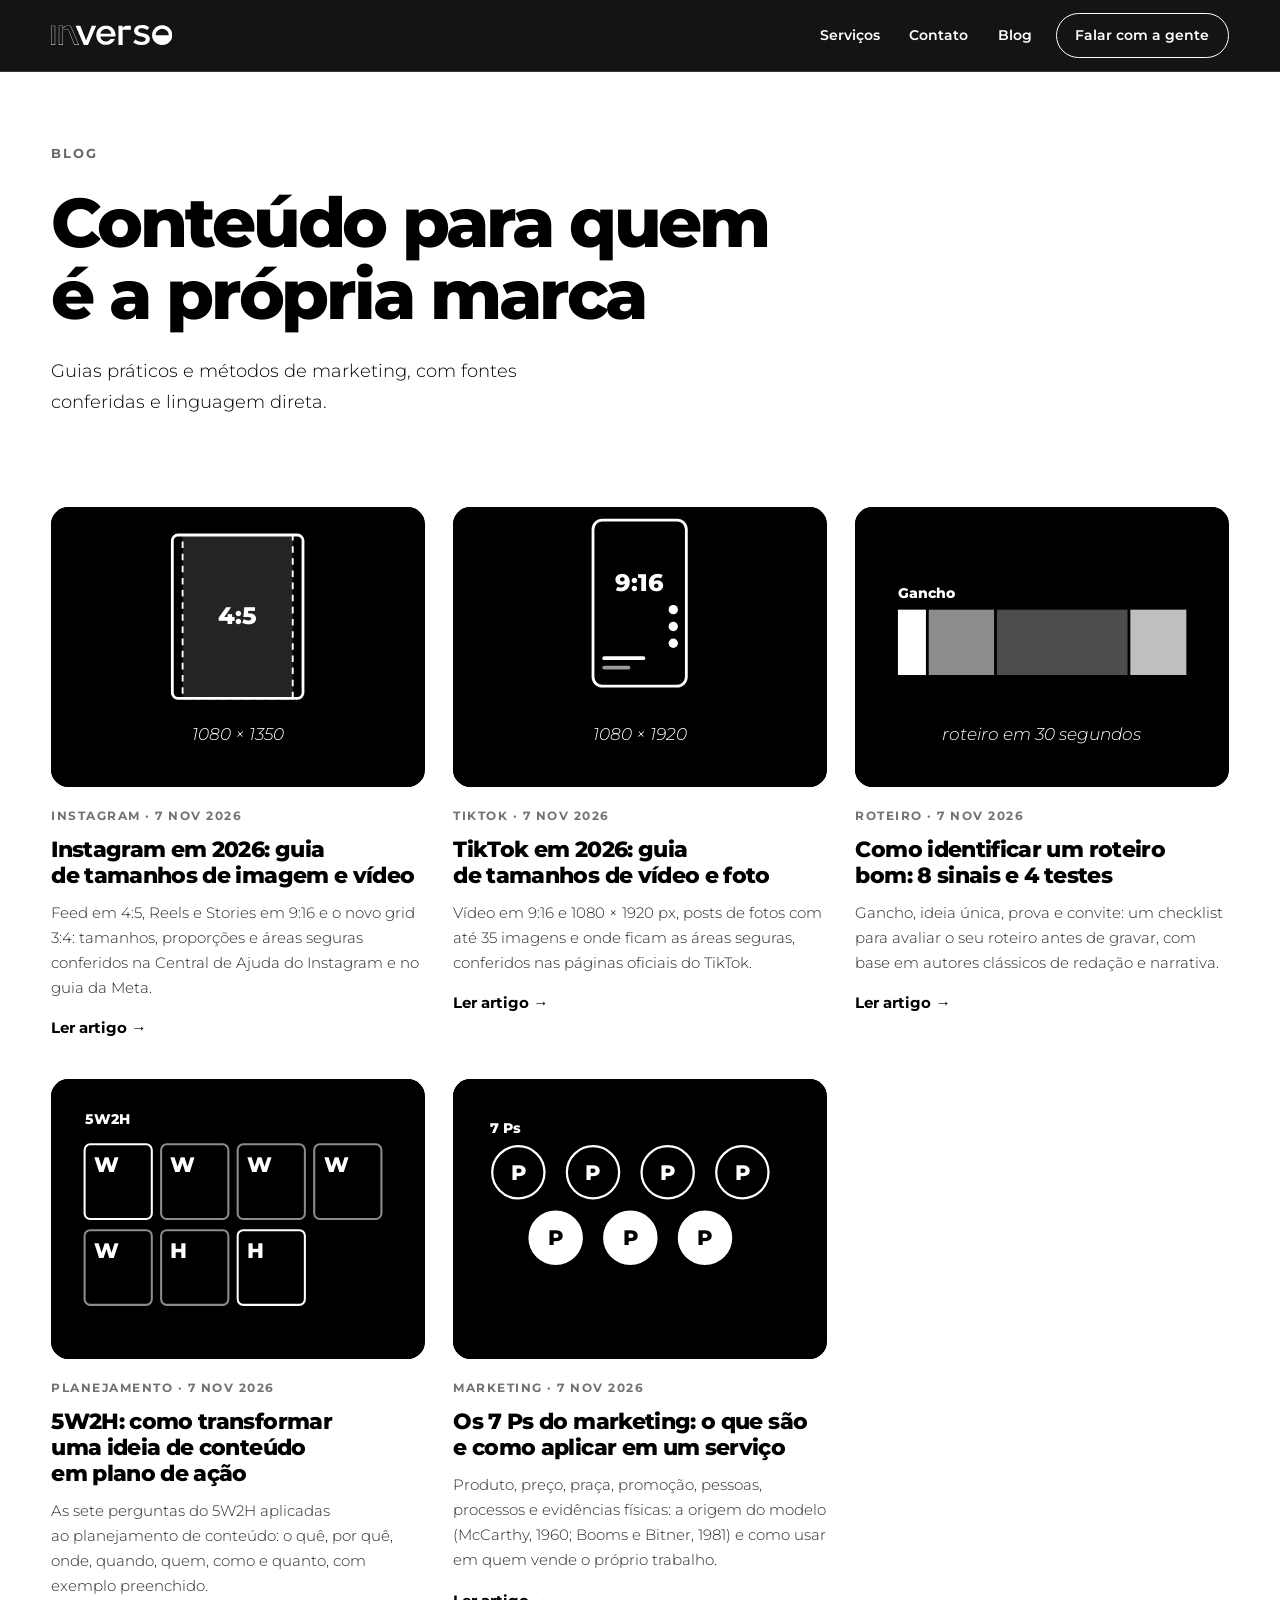
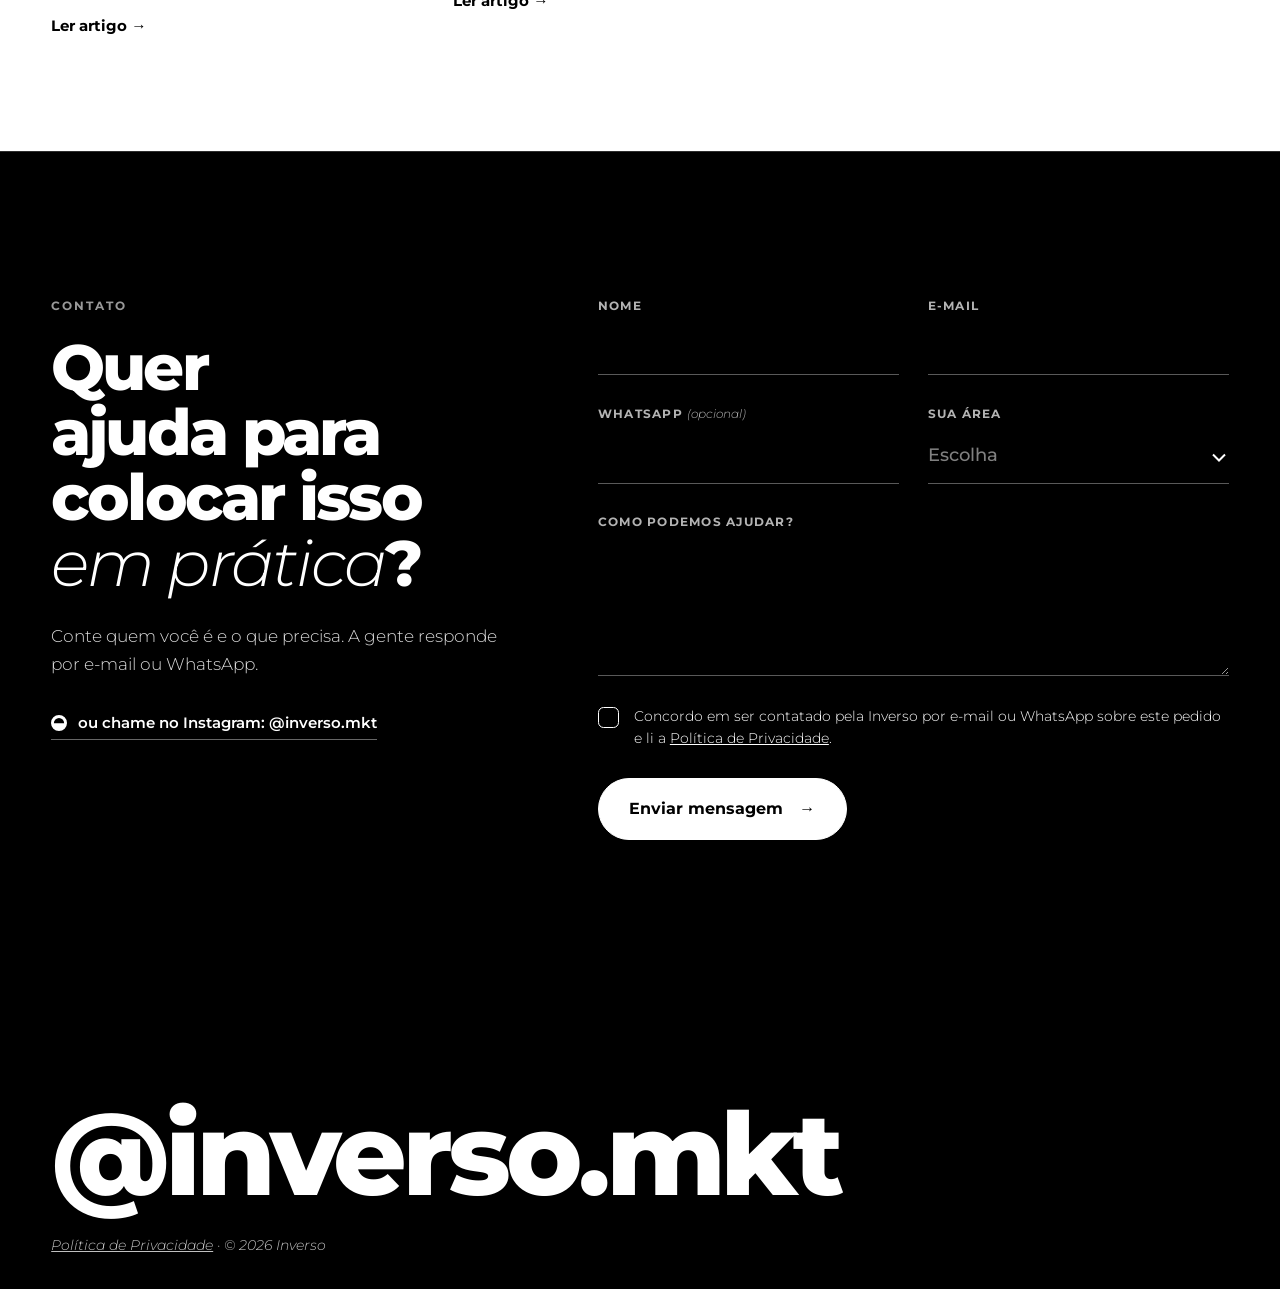
==== commit 8cf42a99: "Política de Privacidade (LGPD) em /privacidade/, com link no rodapé e no consentimento do formulário" ====
--- a/blog/index.html
+++ b/blog/index.html
@@ -79,8 +79,7 @@
       <a class="ct__ig" href="https://www.instagram.com/inverso.mkt/" target="_blank" rel="noopener"><span class="ct__dot" aria-hidden="true"></span>ou chame no Instagram: @inverso.mkt</a>
     </div>
     <div class="ct__box">
-      <form class="fm" name="contato" method="POST" action="/obrigado/" data-netlify="true" netlify-honeypot="bot-field" data-origem="blog">
-        <input type="hidden" name="form-name" value="contato">
+      <form class="fm" name="contato" method="POST" action="/api/contato" data-origem="blog">
         <input type="hidden" name="origem" value="blog">
         <p class="fm__hp" aria-hidden="true"><label>Não preencha este campo: <input name="bot-field" tabindex="-1" autocomplete="off"></label></p>
         <div class="fm__row">
@@ -92,7 +91,7 @@
           <div class="ff ff--s"><label for="ctb-area">Sua área</label><select id="ctb-area" name="area" required><option value="" selected disabled>Escolha</option><option value="Advocacia">Advocacia</option><option value="Medicina">Medicina</option><option value="Odontologia">Odontologia</option><option value="Psicologia">Psicologia</option><option value="Educação e ensino">Educação e ensino</option><option value="Treinamento e esporte">Treinamento e esporte</option><option value="Empreendedorismo">Empreendedorismo</option><option value="Outra área">Outra área</option></select><i aria-hidden="true"></i></div>
         </div>
         <div class="ff"><label for="ctb-msg">Como podemos ajudar?</label><textarea id="ctb-msg" name="mensagem" rows="4" required></textarea><i aria-hidden="true"></i></div>
-        <label class="fchk"><input type="checkbox" name="consentimento" value="sim" required><span class="fchk__b" aria-hidden="true"></span><span>Concordo em ser contatado pela Inverso por e-mail ou WhatsApp sobre este pedido.</span></label>
+        <label class="fchk"><input type="checkbox" name="consentimento" value="sim" required><span class="fchk__b" aria-hidden="true"></span><span>Concordo em ser contatado pela Inverso por e-mail ou WhatsApp sobre este pedido e li a <a href="/privacidade/" target="_blank" rel="noopener">Política de Privacidade</a>.</span></label>
         <div class="fm__act">
           <button class="fsub" type="submit"><span class="fsub__t">Enviar mensagem</span><span class="fsub__a" aria-hidden="true">→</span></button>
           <p class="fm__err" role="alert" hidden>Não conseguimos enviar agora. Tente de novo ou chame a gente no Instagram @inverso.mkt.</p>
@@ -109,7 +108,7 @@
 </main>
 <footer class="foot">
   <a class="foot__ig" href="https://www.instagram.com/inverso.mkt/" target="_blank" rel="noopener">@inverso.mkt</a>
-  <p class="foot__small">© 2026 Inverso</p>
+  <p class="foot__small"><a href="/privacidade/">Política de Privacidade</a> · © 2026 Inverso</p>
 </footer>
 </body>
 </html>
--- a/css/style.css
+++ b/css/style.css
@@ -199,7 +199,7 @@
   width: min(86vw, 52vh); aspect-ratio: 1; --R: 38%;
   --spin: calc(var(--in) * 40deg);
   --tilt: 58deg;
-  transform-style: preserve-3d; transform: perspective(1100px) rotateX(var(--tilt));
+  transform-style: preserve-3d; transform: perspective(1700px) rotateX(var(--tilt));
 }
 .orbit__ring { position: absolute; inset: 12%; border: 1px dashed rgba(0,0,0,.35); border-radius: 50%; transform: rotate(var(--spin)); }
 .orbit__core { position: absolute; left: 50%; top: 50%; width: 22%; aspect-ratio: 1; margin: -11% 0 0 -11%; display: grid; place-items: center; gap: .1rem; align-content: center; text-align: center; font-size: .72rem; font-weight: 700; border-radius: 50%; background: var(--black); color: var(--white); }
@@ -517,8 +517,8 @@
   .panel__top { grid-column: 1; grid-row: 1; }
   .panel__grid { display: contents; }
   .panel__info { grid-column: 1; grid-row: 2; margin-top: 1.5rem; }
-  .scene { order: 0; grid-column: 2; grid-row: 1 / span 2; align-self: center; }
-  .panel__foot { grid-column: 1 / -1; grid-row: 3; }
+  .scene { order: 0; grid-column: 2; grid-row: 1 / -1; align-self: center; }
+  .panel__foot { grid-column: 1; grid-row: 3; }
 }
 
 /* @@SCENES@@ */
@@ -941,12 +941,15 @@
 
 /* ===== Lote 3: funil 3D, mockups 3D, livro, ajustes ===== */
 .f3w { position: relative; display: grid; place-items: center; align-self: stretch; }
-.f3d { width: 100%; height: auto; overflow: visible; filter: drop-shadow(0 .9em .8em rgba(0,0,0,.45)); }
+.f3d { width: 100%; max-width: 15.5em; height: auto; overflow: visible; filter: drop-shadow(0 .7em .6em rgba(0,0,0,.28)); }
 .ftier .fk { opacity: calc(1 - var(--v)); transition: opacity .6s var(--ease); }
-.ftxt { font: 800 9px Montserrat, sans-serif; fill: #000; letter-spacing: .02em; paint-order: stroke; stroke: rgba(255,255,255,.55); stroke-width: 2px; }
-.ftier .fk ~ .ftxt { fill: #000; }
-.fdrop { fill: #000; stroke: #fff; stroke-width: 1; animation: fdrop 3.4s cubic-bezier(.45,0,.7,1) infinite; opacity: 0; }
-@keyframes fdrop { 0% { transform: translateY(0) scale(1); opacity: 0; } 8% { opacity: 1; } 50% { transform: translateY(80px) scale(.8); opacity: 1; } 78% { transform: translateY(150px) scale(.45); opacity: 1; } 100% { transform: translateY(176px) scale(.25); opacity: 0; } }
+.ftxt { font: 800 9.5px Montserrat, sans-serif; letter-spacing: .02em; }
+.ftxt.fw { fill: #fff; opacity: calc(1 - var(--v)); transition: opacity .6s var(--ease); }
+.ftxt.fb { fill: #000; opacity: var(--v); transition: opacity .6s var(--ease); }
+.fdrop { fill: #fff; stroke: #000; stroke-width: 1.4; animation: fdrop 3.4s cubic-bezier(.45,0,.7,1) infinite; opacity: 0; transform-box: fill-box; transform-origin: center; }
+@keyframes fdrop { 0% { transform: translate(var(--dx), 0) scale(1); opacity: 0; } 12% { opacity: 1; } 55% { transform: translate(calc(var(--dx) * .5), 44px) scale(.85); opacity: 1; } 100% { transform: translate(calc(var(--dx) * .2), 62px) scale(.7); opacity: 1; } }
+.fout { fill: #000; opacity: 0; transform-box: fill-box; transform-origin: center; animation: fout 3.4s cubic-bezier(.4,0,.8,1) infinite; animation-delay: 1.2s; }
+@keyframes fout { 0% { transform: translateY(-6px) scale(.4); opacity: 0; } 20% { opacity: 1; transform: translateY(0) scale(1); } 100% { transform: translateY(26px) scale(.7); opacity: 0; } }
 
 .chk2 { position: absolute; left: 18.4em; top: 2.6em; right: 1.4em; display: flex; flex-direction: column; gap: .9em; }
 .chk2 .row { align-items: flex-start; gap: .7em; }
@@ -1038,6 +1041,7 @@
 .chk2 .ck::before { border-color: #000; }
 .hls .hl { width: 4.2em; height: 4.2em; }
 .hls .hlw { font-size: .8em; }
+.ftier[style*="--t:3"] .ftxt { font-size: 7.6px; letter-spacing: 0; }
 
 /* ---------- Rodapé ---------- */
 
@@ -1080,7 +1084,7 @@
 }
 .svc-pin .svc__run { position: relative; }
 .svc-pin .svc__sticky { position: sticky; top: var(--barh, 4.5rem); height: calc(100vh - var(--barh, 4.5rem)); height: calc(100svh - var(--barh, 4.5rem)); display: grid; align-content: center; justify-items: stretch; }
-.js .svc-pin .panel.is-open { position: relative; top: auto; align-self: center; }
+.js .svc-pin .panel.is-open { position: relative; top: auto; align-self: center; min-height: var(--ph, 0); grid-template-rows: auto minmax(0, 1fr) auto; }
 .svc-pin .svc__sticky > .tl { transform: scale(var(--fit, .9)); transform-origin: 50% 50%; margin: 0; }
-.svc-pin .svc__ctl { position: absolute; top: .9rem; right: 0; margin: 0; z-index: 3; }
+.svc-pin .svc__ctl { position: absolute; top: .35rem; right: 0; margin: 0; z-index: 3; }
 .svc-pin .svc__bg { position: sticky; top: 0; height: 100vh; height: 100svh; margin-bottom: -100vh; margin-bottom: -100svh; }
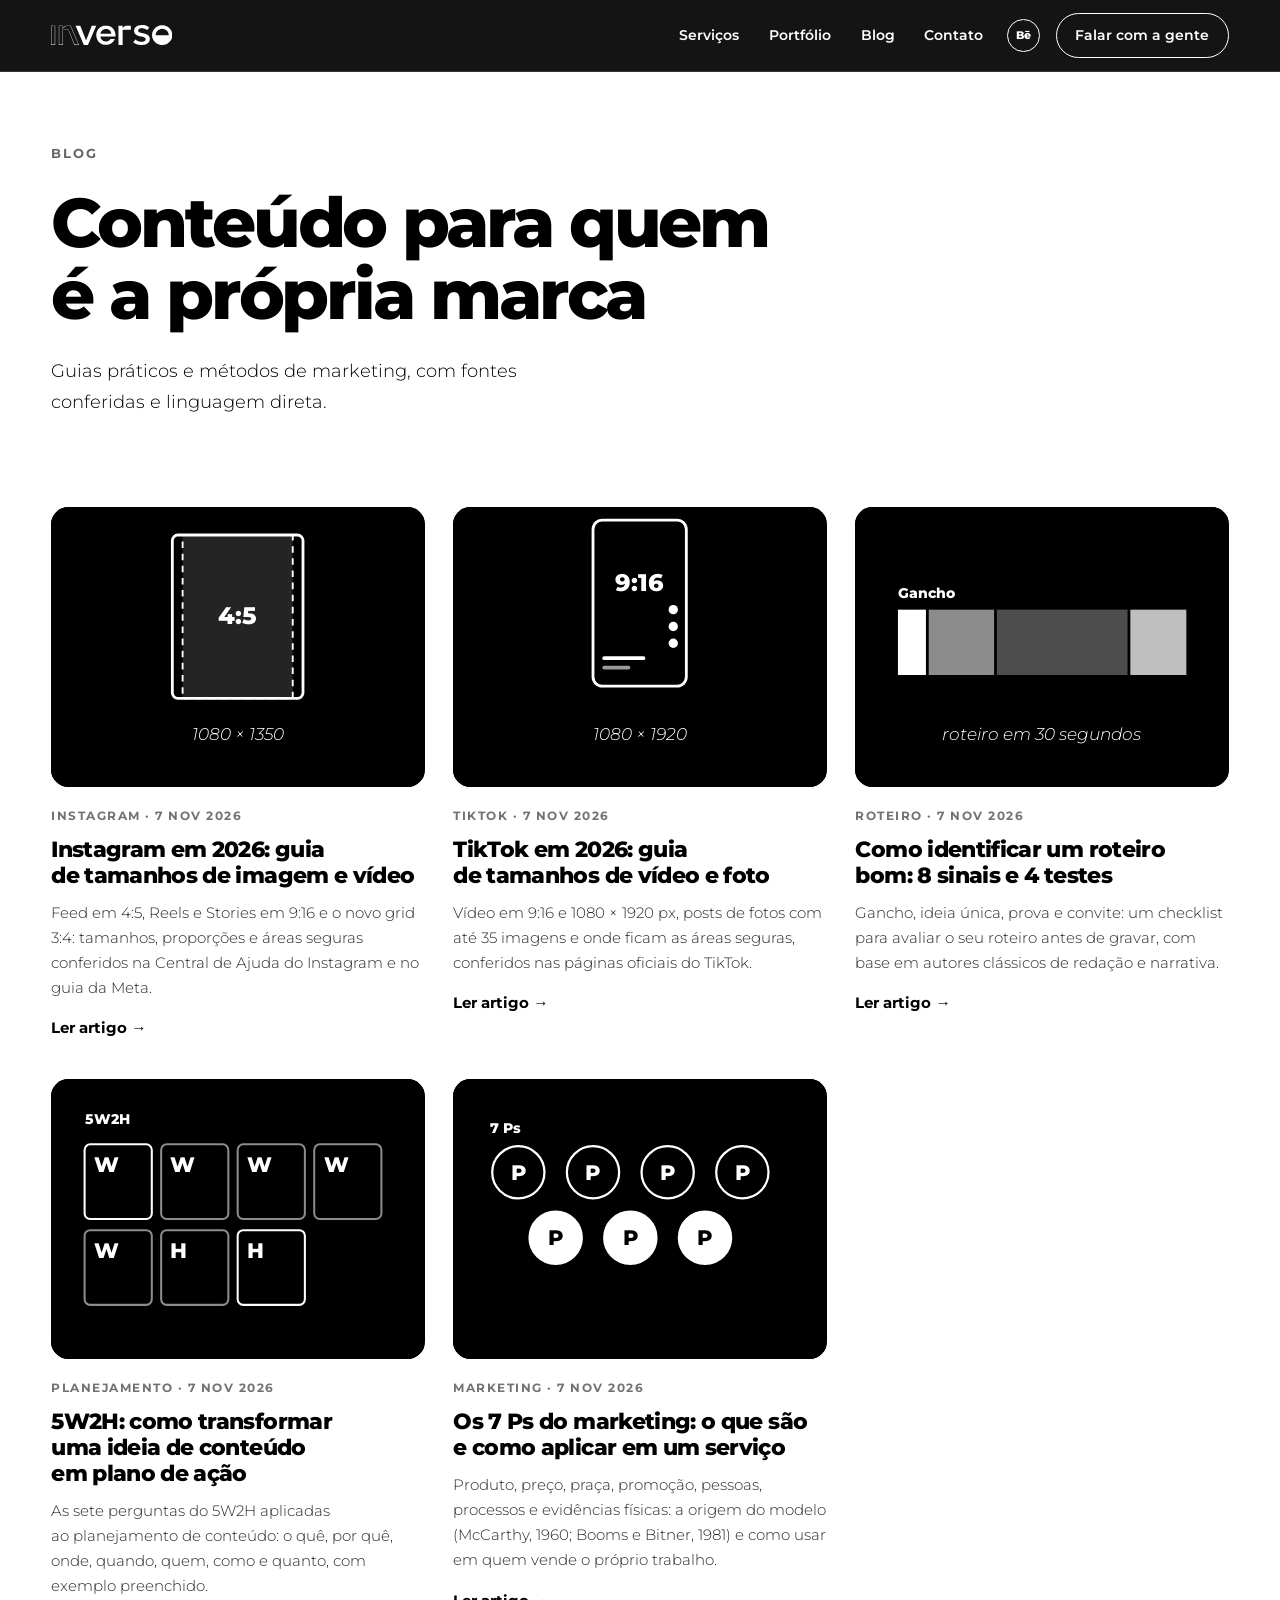
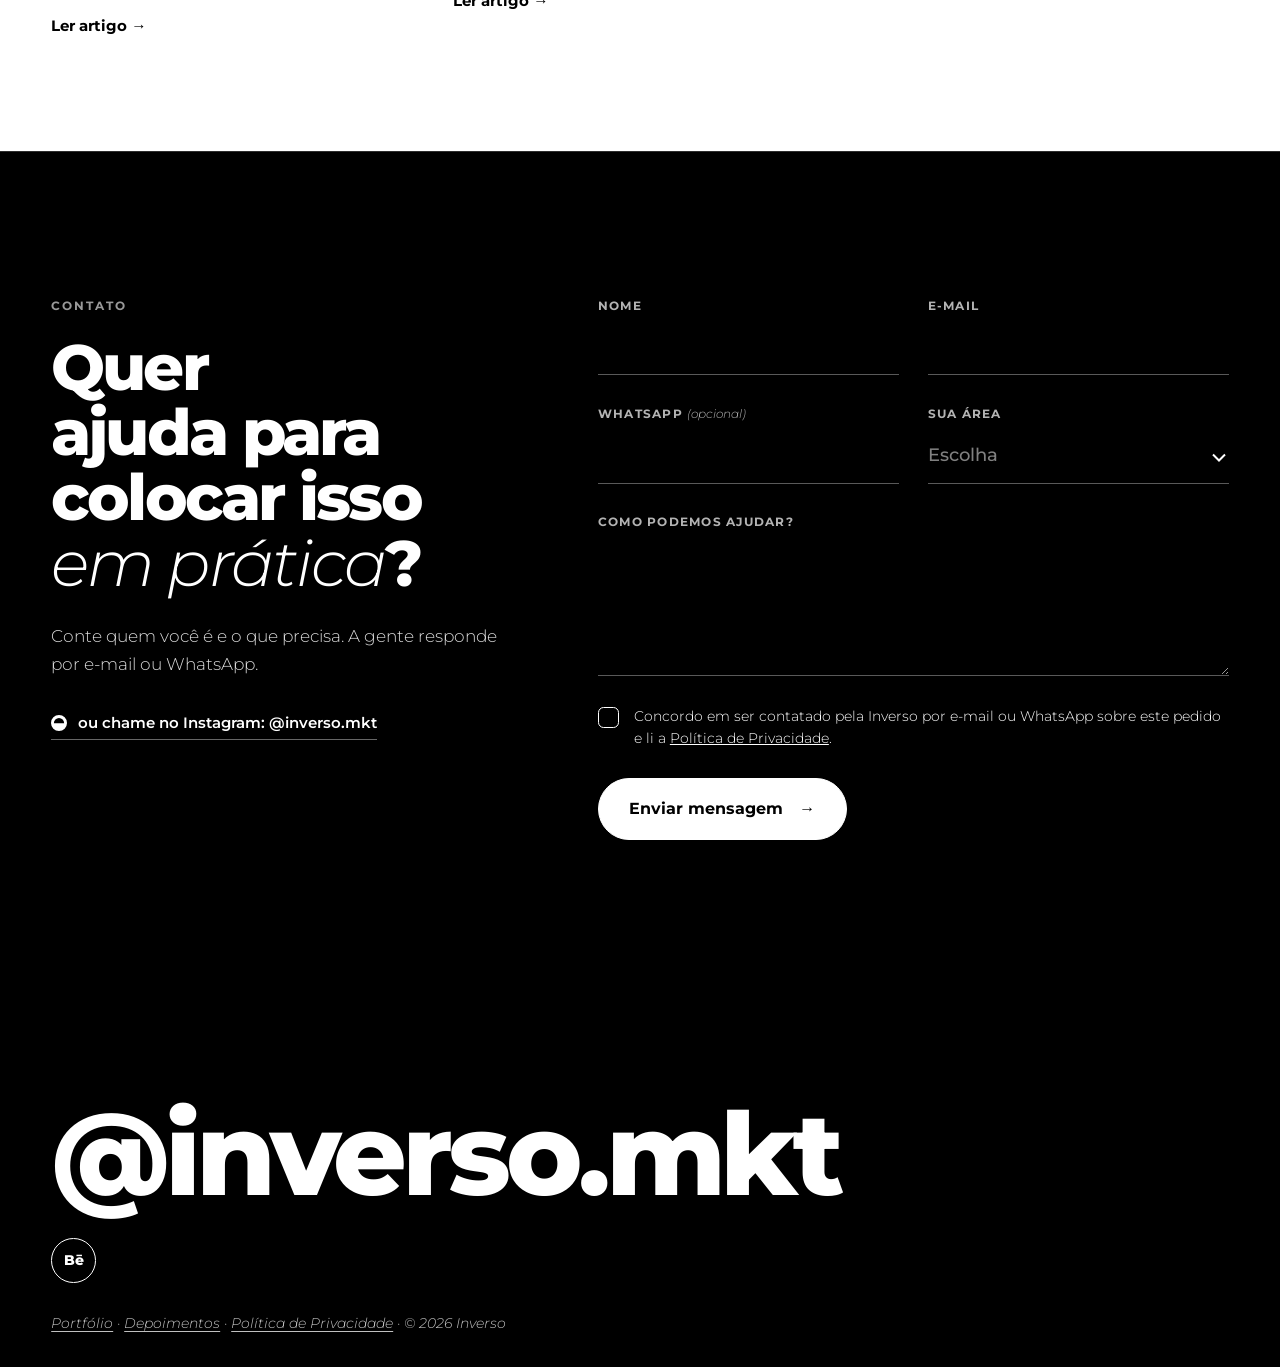
==== commit 9f34241c: "Portfólio com expositor 3D, redes no header, depoimentos (só 5 estrelas públicas) e Substack no blog" ====
--- a/blog/index.html
+++ b/blog/index.html
@@ -28,9 +28,11 @@
   </a>
   <nav class="bar__nav" aria-label="Seções">
     <a href="/#servicos">Serviços</a>
+    <a href="/portfolio/">Portfólio</a>
+    <a href="/blog/">Blog</a>
     <a href="/#contato">Contato</a>
-    <a href="/blog/">Blog</a>
   </nav>
+  <div class="dots dots--bar"><a class="dot" href="https://www.behance.net/inversocontato" target="_blank" rel="noopener me" aria-label="Behance da Inverso (abre em outra aba)" title="Behance"><span class="dot__t" aria-hidden="true">Bē</span></a></div>
   <a class="btn" href="/#contato">Falar com a gente</a>
 </header>
 <main id="topo">
@@ -39,37 +41,37 @@
     <h1>Conteúdo para quem é a própria marca</h1>
     <p class="bh__d">Guias práticos e métodos de marketing, com fontes conferidas e linguagem direta.</p>
   </div>
-  <div class="bm" style="display:block"><div class="plist"><a class="bc" href="/blog/instagram-tamanhos-2026/">
+  <div class="bm" style="display:block"><div data-substack><div class="plist"><a class="bc" href="/blog/instagram-tamanhos-2026/" data-src="blog" data-date="2026-11-07">
   <span class="bc__img" aria-hidden="true"><svg viewBox="0 0 400 300" preserveAspectRatio="xMidYMid slice"><rect width="400" height="300" fill="#000"/><rect x="130" y="30" width="140" height="175" rx="6" fill="none" stroke="#fff" stroke-width="3"/><rect x="141" y="30" width="118" height="175" fill="#fff" fill-opacity=".14" stroke="#fff" stroke-width="2" stroke-dasharray="7 6"/><text x="200" y="125" text-anchor="middle" fill="#fff" font-size="26" font-weight="800">4:5</text><text x="200" y="250" text-anchor="middle" fill="#fff" font-size="18" font-weight="300" font-style="italic">1080 × 1350</text></svg></span>
   <span class="bc__meta">Instagram · 7 nov 2026</span>
   <h3>Instagram em 2026: guia de tamanhos de imagem e vídeo</h3>
   <p>Feed em 4:5, Reels e Stories em 9:16 e o novo grid 3:4: tamanhos, proporções e áreas seguras conferidos na Central de Ajuda do Instagram e no guia da Meta.</p>
   <span class="bc__go">Ler artigo <i aria-hidden="true">→</i></span>
-</a><a class="bc" href="/blog/tiktok-tamanhos-2026/">
+</a><a class="bc" href="/blog/tiktok-tamanhos-2026/" data-src="blog" data-date="2026-11-07">
   <span class="bc__img" aria-hidden="true"><svg viewBox="0 0 400 300" preserveAspectRatio="xMidYMid slice"><rect width="400" height="300" fill="#000"/><rect x="150" y="14" width="100" height="178" rx="10" fill="none" stroke="#fff" stroke-width="3"/><circle cx="236" cy="110" r="5" fill="#fff"/><circle cx="236" cy="128" r="5" fill="#fff"/><circle cx="236" cy="146" r="5" fill="#fff"/><rect x="160" y="160" width="46" height="4" rx="2" fill="#fff"/><rect x="160" y="170" width="30" height="4" rx="2" fill="#fff" fill-opacity=".6"/><text x="200" y="90" text-anchor="middle" fill="#fff" font-size="26" font-weight="800">9:16</text><text x="200" y="250" text-anchor="middle" fill="#fff" font-size="18" font-weight="300" font-style="italic">1080 × 1920</text></svg></span>
   <span class="bc__meta">TikTok · 7 nov 2026</span>
   <h3>TikTok em 2026: guia de tamanhos de vídeo e foto</h3>
   <p>Vídeo em 9:16 e 1080 × 1920 px, posts de fotos com até 35 imagens e onde ficam as áreas seguras, conferidos nas páginas oficiais do TikTok.</p>
   <span class="bc__go">Ler artigo <i aria-hidden="true">→</i></span>
-</a><a class="bc" href="/blog/como-identificar-um-roteiro-bom/">
+</a><a class="bc" href="/blog/como-identificar-um-roteiro-bom/" data-src="blog" data-date="2026-11-07">
   <span class="bc__img" aria-hidden="true"><svg viewBox="0 0 400 300" preserveAspectRatio="xMidYMid slice"><rect width="400" height="300" fill="#000"/><rect x="46" y="110" width="30" height="70" fill="#fff" fill-opacity="1"/><rect x="79" y="110" width="70" height="70" fill="#fff" fill-opacity="0.55"/><rect x="152" y="110" width="140" height="70" fill="#fff" fill-opacity="0.3"/><rect x="295" y="110" width="60" height="70" fill="#fff" fill-opacity="0.75"/><text x="46" y="98" fill="#fff" font-size="15" font-weight="800">Gancho</text><text x="200" y="250" text-anchor="middle" fill="#fff" font-size="18" font-weight="300" font-style="italic">roteiro em 30 segundos</text></svg></span>
   <span class="bc__meta">Roteiro · 7 nov 2026</span>
   <h3>Como identificar um roteiro bom: 8 sinais e 4 testes</h3>
   <p>Gancho, ideia única, prova e convite: um checklist para avaliar o seu roteiro antes de gravar, com base em autores clássicos de redação e narrativa.</p>
   <span class="bc__go">Ler artigo <i aria-hidden="true">→</i></span>
-</a><a class="bc" href="/blog/5w2h-plano-de-acao/">
+</a><a class="bc" href="/blog/5w2h-plano-de-acao/" data-src="blog" data-date="2026-11-07">
   <span class="bc__img" aria-hidden="true"><svg viewBox="0 0 400 300" preserveAspectRatio="xMidYMid slice"><rect width="400" height="300" fill="#000"/><rect x="36" y="70" width="72" height="80" rx="6" fill="none" stroke="#fff" stroke-width="2.2" stroke-opacity="1"/><text x="46" y="100" fill="#fff" font-size="22" font-weight="800">W</text><rect x="118" y="70" width="72" height="80" rx="6" fill="none" stroke="#fff" stroke-width="2.2" stroke-opacity="0.55"/><text x="128" y="100" fill="#fff" font-size="22" font-weight="800">W</text><rect x="200" y="70" width="72" height="80" rx="6" fill="none" stroke="#fff" stroke-width="2.2" stroke-opacity="0.55"/><text x="210" y="100" fill="#fff" font-size="22" font-weight="800">W</text><rect x="282" y="70" width="72" height="80" rx="6" fill="none" stroke="#fff" stroke-width="2.2" stroke-opacity="0.55"/><text x="292" y="100" fill="#fff" font-size="22" font-weight="800">W</text><rect x="36" y="162" width="72" height="80" rx="6" fill="none" stroke="#fff" stroke-width="2.2" stroke-opacity="0.55"/><text x="46" y="192" fill="#fff" font-size="22" font-weight="800">W</text><rect x="118" y="162" width="72" height="80" rx="6" fill="none" stroke="#fff" stroke-width="2.2" stroke-opacity="0.55"/><text x="128" y="192" fill="#fff" font-size="22" font-weight="800">H</text><rect x="200" y="162" width="72" height="80" rx="6" fill="none" stroke="#fff" stroke-width="2.2" stroke-opacity="1"/><text x="210" y="192" fill="#fff" font-size="22" font-weight="800">H</text><text x="36" y="48" fill="#fff" font-size="15" font-weight="800">5W2H</text></svg></span>
   <span class="bc__meta">Planejamento · 7 nov 2026</span>
   <h3>5W2H: como transformar uma ideia de conteúdo em plano de ação</h3>
   <p>As sete perguntas do 5W2H aplicadas ao planejamento de conteúdo: o quê, por quê, onde, quando, quem, como e quanto, com exemplo preenchido.</p>
   <span class="bc__go">Ler artigo <i aria-hidden="true">→</i></span>
-</a><a class="bc" href="/blog/7-ps-do-marketing/">
+</a><a class="bc" href="/blog/7-ps-do-marketing/" data-src="blog" data-date="2026-11-07">
   <span class="bc__img" aria-hidden="true"><svg viewBox="0 0 400 300" preserveAspectRatio="xMidYMid slice"><rect width="400" height="300" fill="#000"/><circle cx="70" cy="100" r="28" fill="none" stroke="#fff" stroke-width="2.4"/><text x="70" y="108" text-anchor="middle" fill="#fff" font-size="22" font-weight="800">P</text><circle cx="150" cy="100" r="28" fill="none" stroke="#fff" stroke-width="2.4"/><text x="150" y="108" text-anchor="middle" fill="#fff" font-size="22" font-weight="800">P</text><circle cx="230" cy="100" r="28" fill="none" stroke="#fff" stroke-width="2.4"/><text x="230" y="108" text-anchor="middle" fill="#fff" font-size="22" font-weight="800">P</text><circle cx="310" cy="100" r="28" fill="none" stroke="#fff" stroke-width="2.4"/><text x="310" y="108" text-anchor="middle" fill="#fff" font-size="22" font-weight="800">P</text><circle cx="110" cy="170" r="28" fill="#fff" stroke="#fff" stroke-width="2.4"/><text x="110" y="178" text-anchor="middle" fill="#000" font-size="22" font-weight="800">P</text><circle cx="190" cy="170" r="28" fill="#fff" stroke="#fff" stroke-width="2.4"/><text x="190" y="178" text-anchor="middle" fill="#000" font-size="22" font-weight="800">P</text><circle cx="270" cy="170" r="28" fill="#fff" stroke="#fff" stroke-width="2.4"/><text x="270" y="178" text-anchor="middle" fill="#000" font-size="22" font-weight="800">P</text><text x="40" y="58" fill="#fff" font-size="15" font-weight="800">7 Ps</text></svg></span>
   <span class="bc__meta">Marketing · 7 nov 2026</span>
   <h3>Os 7 Ps do marketing: o que são e como aplicar em um serviço</h3>
   <p>Produto, preço, praça, promoção, pessoas, processos e evidências físicas: a origem do modelo (McCarthy, 1960; Booms e Bitner, 1981) e como usar em quem vende o próprio trabalho.</p>
   <span class="bc__go">Ler artigo <i aria-hidden="true">→</i></span>
-</a></div></div>
+</a></div></div></div>
   <section class="ct" id="contato-post" aria-labelledby="ctb-t">
   <div class="ct__in">
     <div class="ct__txt">
@@ -108,7 +110,8 @@
 </main>
 <footer class="foot">
   <a class="foot__ig" href="https://www.instagram.com/inverso.mkt/" target="_blank" rel="noopener">@inverso.mkt</a>
-  <p class="foot__small"><a href="/privacidade/">Política de Privacidade</a> · © 2026 Inverso</p>
+  <div class="dots dots--foot"><a class="dot" href="https://www.behance.net/inversocontato" target="_blank" rel="noopener me" aria-label="Behance da Inverso (abre em outra aba)" title="Behance"><span class="dot__t" aria-hidden="true">Bē</span></a></div>
+  <p class="foot__small"><a href="/portfolio/">Portfólio</a> · <a href="/depoimentos/">Depoimentos</a> · <a href="/privacidade/">Política de Privacidade</a> · © 2026 Inverso</p>
 </footer>
 </body>
 </html>
--- a/css/site.css
+++ b/css/site.css
@@ -167,7 +167,7 @@
 
 /* Navegação no celular: Blog e Contato sempre acessíveis */
 @media (max-width: 39.99rem) {
-  .bar__nav { display: flex; gap: 1.1rem; margin-left: auto; margin-right: 0; font-size: .9rem; }
+  .bar__nav { display: flex; gap: .95rem; margin-left: auto; margin-right: 0; font-size: .85rem; }
   .bar__nav a + a { margin-left: 0; }
   .bar__nav a[href$="#servicos"] { display: none; }
   .bar .btn { display: none; }
@@ -245,3 +245,61 @@
   .thread__t span { position: absolute; right: 1.5rem; top: 50%; transform: translateY(-50%) translateX(.4rem); opacity: 0; white-space: nowrap; font: 700 .7rem/1 var(--font); letter-spacing: .12em; text-transform: uppercase; transition: opacity .25s var(--ease), transform .25s var(--ease); }
   .thread__t:hover span, .thread__t:focus-visible span { opacity: 1; transform: translateY(-50%); }
 }
+
+
+/* ===== Redes: bolinhas no cabeçalho e no rodapé ===== */
+.dots { display: flex; align-items: center; gap: .5rem; }
+.dots--bar { margin-right: 1rem; }
+.dot { display: grid; place-items: center; width: 2.05rem; height: 2.05rem; border: 1.5px solid currentColor; border-radius: 50%; color: inherit; text-decoration: none; transition: background .25s var(--ease), color .25s var(--ease), transform .35s var(--ease); }
+.dot svg { width: 1rem; height: 1rem; fill: currentColor; }
+.dot__t { font-size: .68rem; font-weight: 800; letter-spacing: -.02em; line-height: 1; }
+.dot:hover, .dot:focus-visible { background: #fff; color: #000; transform: translateY(-.15rem); }
+.dots--foot { margin: .2rem 0 .4rem; gap: .7rem; }
+.dots--foot .dot { width: 2.8rem; height: 2.8rem; }
+.dots--foot .dot svg { width: 1.3rem; height: 1.3rem; }
+.dots--foot .dot__t { font-size: .9rem; }
+@media (max-width: 39.99rem) { .dots--bar { display: none; } }
+.foot__small a { text-underline-offset: .2em; }
+
+/* ===== Filtro do blog (Blog / Substack) ===== */
+.chips { display: flex; flex-wrap: wrap; gap: .6rem; margin: 0 0 2.2rem; }
+.chips[hidden] { display: none; }
+.chips button { padding: .55rem 1.1rem; border: 1.5px solid #000; border-radius: 99px; background: #fff; color: #000; font: 700 .85rem var(--font); cursor: pointer; transition: background .25s, color .25s; }
+.chips button[aria-pressed="true"], .chips button:hover { background: #000; color: #fff; }
+.bc[hidden] { display: none; }
+.bc__img img { display: block; width: 100%; height: 100%; object-fit: cover; }
+.bc__img--sub { display: grid; place-items: center; color: #fff; font-weight: 800; letter-spacing: -.03em; font-size: 1.6rem; }
+
+/* ===== Depoimentos ===== */
+.dp { background: #fff; color: #000; padding: clamp(5rem, 11vw, 8rem) var(--pad); }
+.dp__in { max-width: 80rem; margin: 0 auto; }
+.dp__top { display: grid; gap: 1.5rem; margin-bottom: 3rem; }
+@media (min-width: 52rem) { .dp__top { grid-template-columns: 1fr auto; align-items: end; } }
+.dp__k { margin: 0 0 1rem; font-size: .78rem; font-weight: 700; letter-spacing: .16em; text-transform: uppercase; opacity: .55; }
+.dp__t { margin: 0; max-width: 18ch; font-size: clamp(2rem, 4.6vw, 3.6rem); font-weight: 800; letter-spacing: -.045em; line-height: 1.04; }
+.dp__t em { font-style: italic; font-weight: 300; }
+.dp__links { display: flex; flex-wrap: wrap; gap: 1.4rem; }
+.dq-list { display: grid; gap: 1.2rem; }
+@media (min-width: 44rem) { .dq-list.has { grid-template-columns: repeat(2, 1fr); } }
+@media (min-width: 64rem) { .dq-list.has { grid-template-columns: repeat(3, 1fr); } }
+.dq { display: flex; flex-direction: column; gap: 1.1rem; margin: 0; padding: 1.7rem 1.6rem; border: 1.5px solid #000; border-radius: 1.2rem; }
+.dq__s { font-size: 1rem; letter-spacing: .18em; }
+.dq blockquote { margin: 0; flex: 1; }
+.dq blockquote p { margin: 0; font-size: 1.05rem; font-weight: 400; line-height: 1.65; white-space: pre-line; }
+.dq figcaption { display: grid; gap: .15rem; font-size: .85rem; }
+.dq figcaption b { font-weight: 800; }
+.dq figcaption span { font-weight: 300; font-style: italic; opacity: .8; }
+.dq__empty { margin: 0; max-width: 34rem; font-size: 1.05rem; font-weight: 300; line-height: 1.7; }
+.dp__note { margin: 2rem 0 0; max-width: 40rem; font-size: .85rem; font-weight: 300; font-style: italic; line-height: 1.6; opacity: .75; }
+
+/* Estrelas do formulário */
+.stars { border: 0; margin: 0; padding: 0; min-width: 0; }
+.stars legend { padding: 0; margin-bottom: .6rem; font-size: .78rem; font-weight: 700; letter-spacing: .1em; text-transform: uppercase; opacity: .7; }
+.stars__r { display: inline-flex; flex-direction: row-reverse; gap: .2rem; }
+.stars__r input { position: absolute; opacity: 0; pointer-events: none; }
+.stars__r label { cursor: pointer; font-size: 2.3rem; line-height: 1; color: rgba(255,255,255,.35); transition: color .2s, transform .2s var(--ease); padding: 0 .1rem; }
+.stars__r label:hover, .stars__r label:hover ~ label, .stars__r input:checked ~ label { color: #fff; }
+.stars__r label:hover { transform: scale(1.12); }
+.stars__r input:focus-visible + label { outline: 2px solid #fff; outline-offset: 3px; border-radius: .3rem; }
+.stars__v { margin: .5rem 0 0; min-height: 1.3em; font-size: .85rem; font-weight: 300; font-style: italic; opacity: .8; }
+.cnt { margin: .4rem 0 0; font-size: .78rem; font-weight: 300; opacity: .6; text-align: right; }
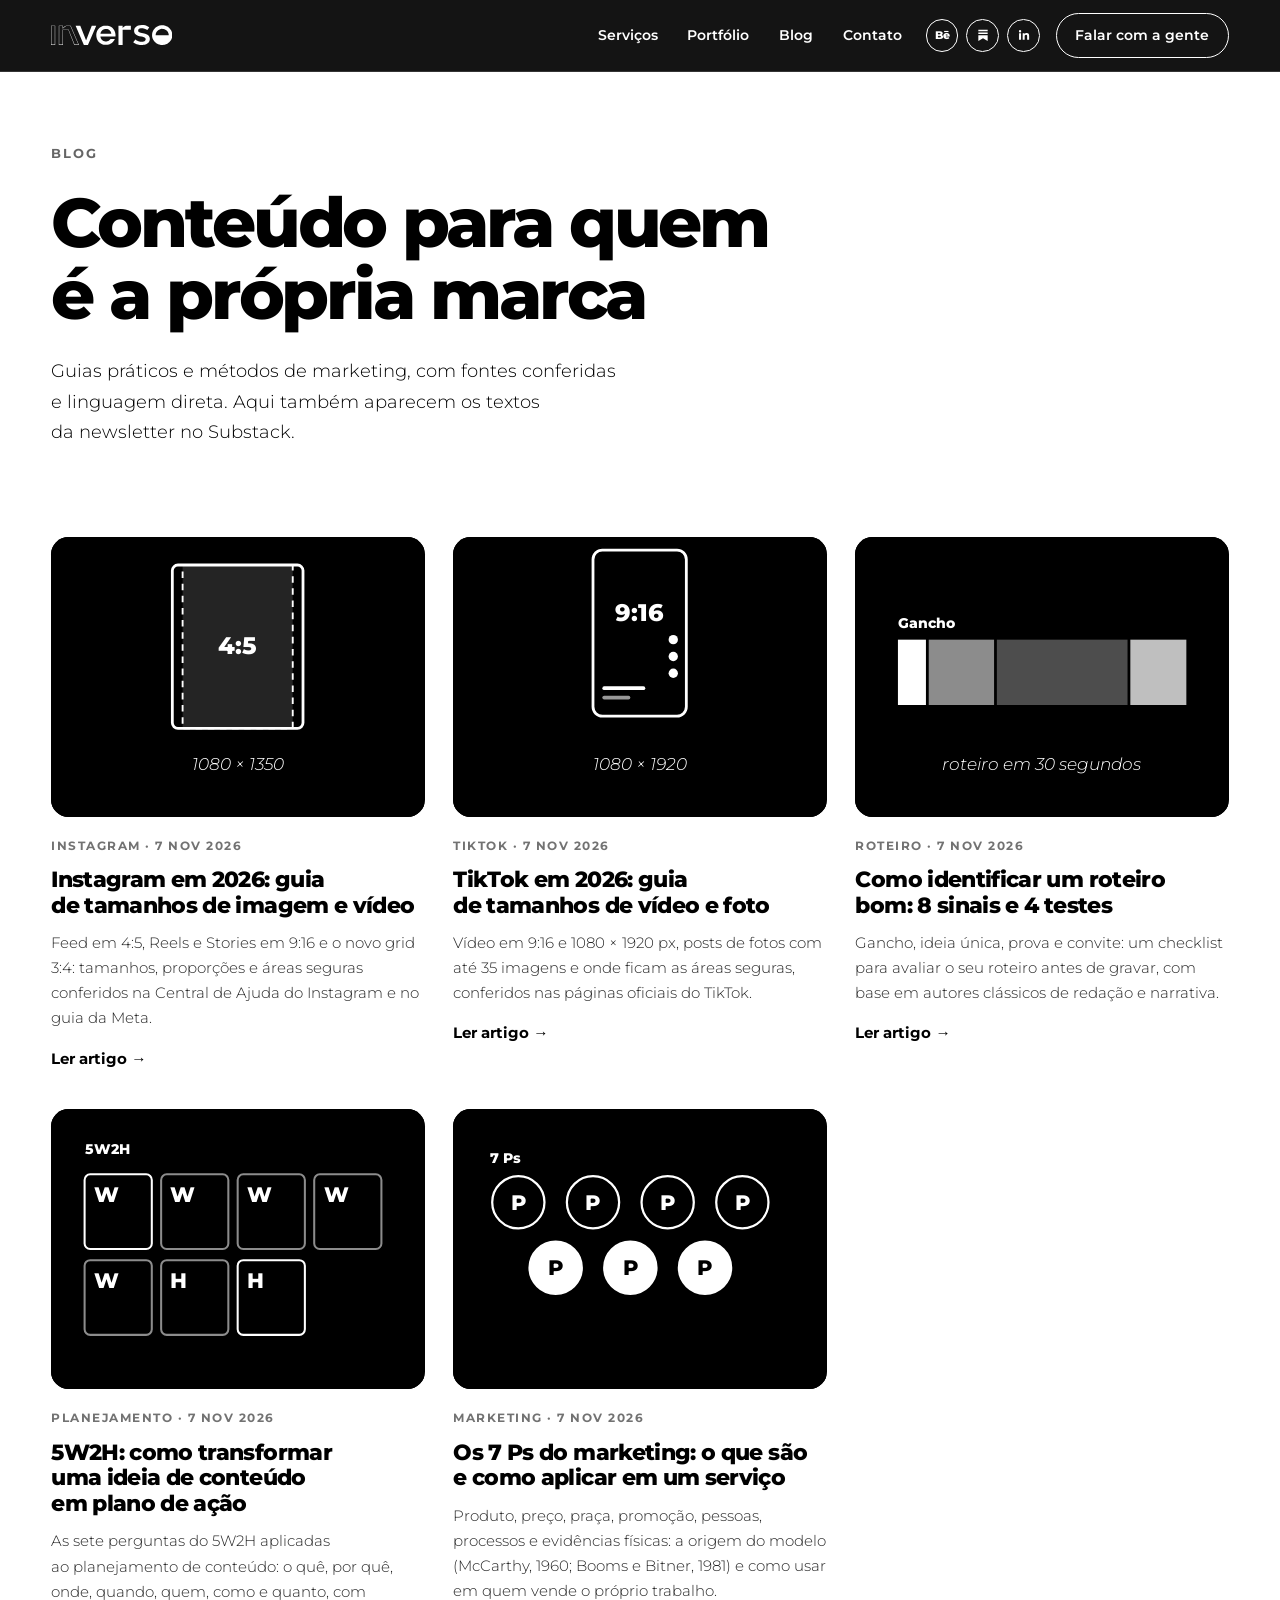
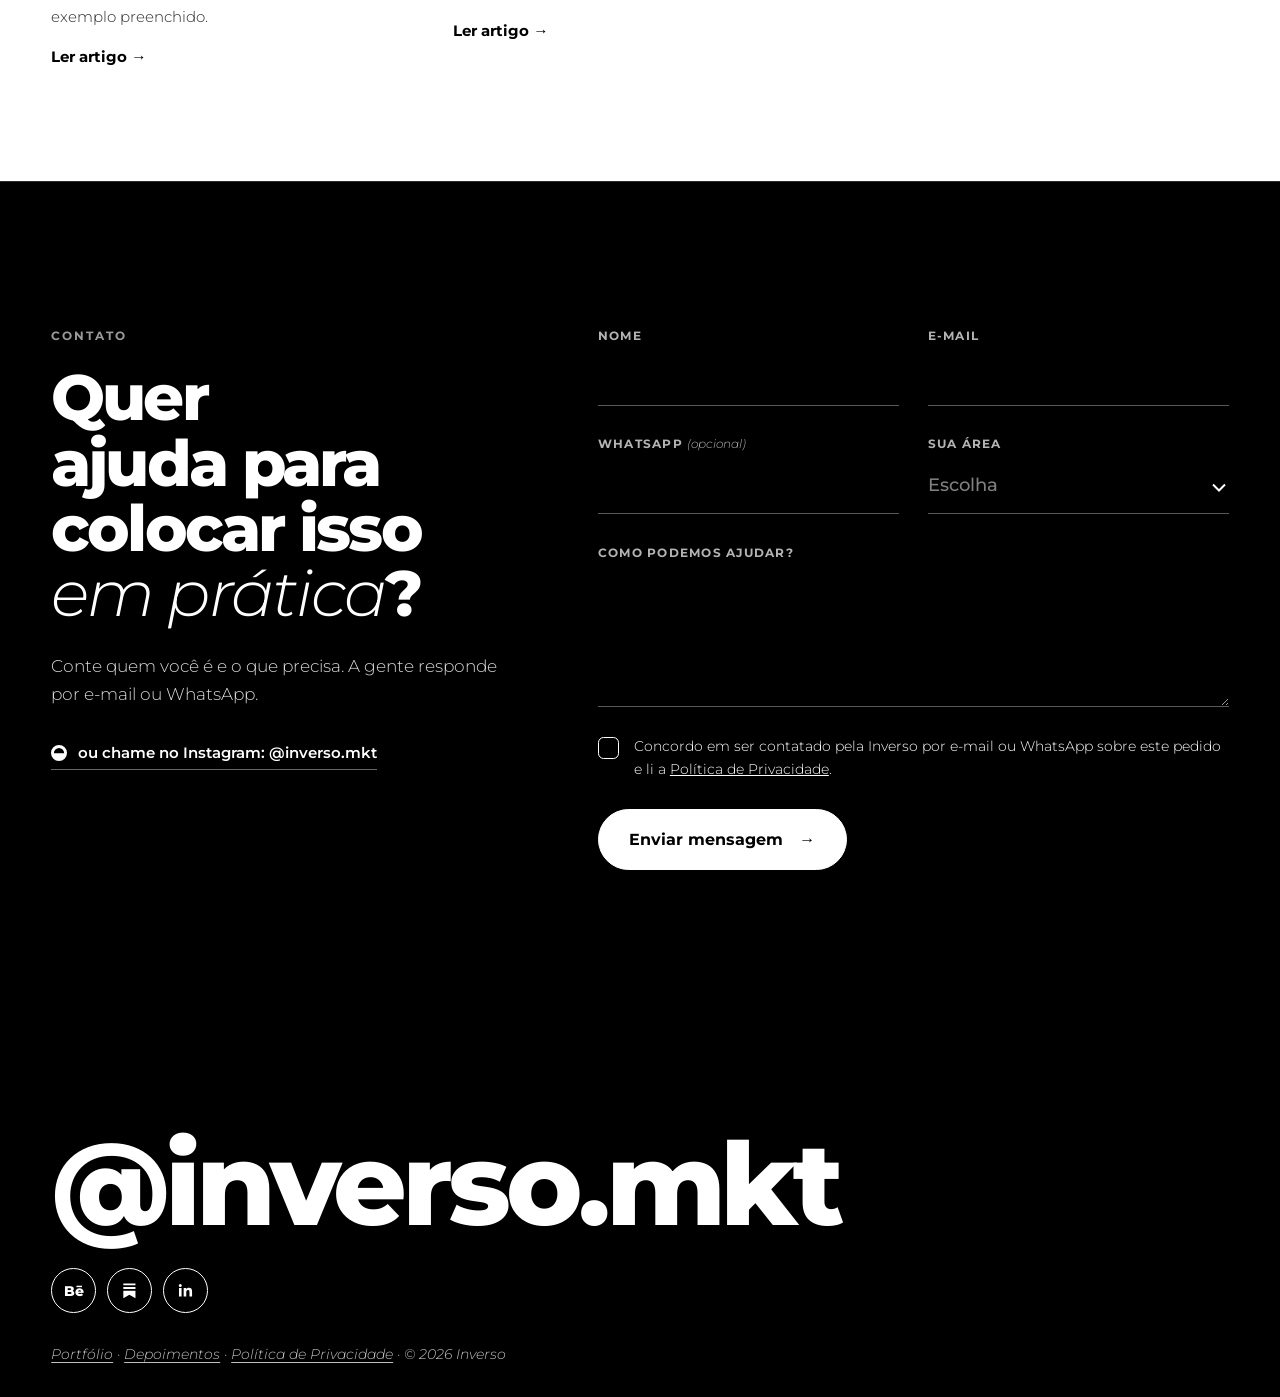
==== commit d5616ba6: "Liga Substack e LinkedIn: bolinhas no header/rodape, secao Escritos e artigos do Substack no blog Co" ====
--- a/blog/index.html
+++ b/blog/index.html
@@ -32,16 +32,16 @@
     <a href="/blog/">Blog</a>
     <a href="/#contato">Contato</a>
   </nav>
-  <div class="dots dots--bar"><a class="dot" href="https://www.behance.net/inversocontato" target="_blank" rel="noopener me" aria-label="Behance da Inverso (abre em outra aba)" title="Behance"><span class="dot__t" aria-hidden="true">Bē</span></a></div>
+  <div class="dots dots--bar"><a class="dot" href="https://www.behance.net/inversocontato" target="_blank" rel="noopener me" aria-label="Behance da Inverso (abre em outra aba)" title="Behance"><span class="dot__t" aria-hidden="true">Bē</span></a><a class="dot" href="https://inversomkt.substack.com" target="_blank" rel="noopener me" aria-label="Substack da Inverso (abre em outra aba)" title="Substack"><svg viewBox="0 0 24 24" aria-hidden="true"><path d="M5 4h14v2.2H5zM5 8.2h14v2.2H5zM5 12.4h14V21l-7-4-7 4z"/></svg></a><a class="dot" href="https://www.linkedin.com/company/inverso-marketing" target="_blank" rel="noopener me" aria-label="LinkedIn da Inverso (abre em outra aba)" title="LinkedIn"><svg viewBox="0 0 24 24" aria-hidden="true"><path d="M4.6 9.2h3V19h-3zM6.1 4.6a1.75 1.75 0 110 3.5 1.75 1.75 0 010-3.5zM10 9.2h2.9v1.35c.5-.95 1.65-1.6 3.1-1.6 3 0 3.7 1.95 3.7 4.5V19h-3v-5c0-1.2 0-2.55-1.65-2.55S13 12.8 13 14v5h-3z"/></svg></a></div>
   <a class="btn" href="/#contato">Falar com a gente</a>
 </header>
 <main id="topo">
   <div class="bh">
     <p class="bh__k">Blog</p>
     <h1>Conteúdo para quem é a própria marca</h1>
-    <p class="bh__d">Guias práticos e métodos de marketing, com fontes conferidas e linguagem direta.</p>
+    <p class="bh__d">Guias práticos e métodos de marketing, com fontes conferidas e linguagem direta. Aqui também aparecem os textos da newsletter no Substack.</p>
   </div>
-  <div class="bm" style="display:block"><div data-substack><div class="plist"><a class="bc" href="/blog/instagram-tamanhos-2026/" data-src="blog" data-date="2026-11-07">
+  <div class="bm" style="display:block"><div data-substack><div class="chips" role="group" aria-label="Filtrar por origem" hidden><button type="button" data-f="all" aria-pressed="true">Tudo</button><button type="button" data-f="blog" aria-pressed="false">Blog</button><button type="button" data-f="substack" aria-pressed="false">Substack</button></div><div class="plist"><a class="bc" href="/blog/instagram-tamanhos-2026/" data-src="blog" data-date="2026-11-07">
   <span class="bc__img" aria-hidden="true"><svg viewBox="0 0 400 300" preserveAspectRatio="xMidYMid slice"><rect width="400" height="300" fill="#000"/><rect x="130" y="30" width="140" height="175" rx="6" fill="none" stroke="#fff" stroke-width="3"/><rect x="141" y="30" width="118" height="175" fill="#fff" fill-opacity=".14" stroke="#fff" stroke-width="2" stroke-dasharray="7 6"/><text x="200" y="125" text-anchor="middle" fill="#fff" font-size="26" font-weight="800">4:5</text><text x="200" y="250" text-anchor="middle" fill="#fff" font-size="18" font-weight="300" font-style="italic">1080 × 1350</text></svg></span>
   <span class="bc__meta">Instagram · 7 nov 2026</span>
   <h3>Instagram em 2026: guia de tamanhos de imagem e vídeo</h3>
@@ -110,7 +110,7 @@
 </main>
 <footer class="foot">
   <a class="foot__ig" href="https://www.instagram.com/inverso.mkt/" target="_blank" rel="noopener">@inverso.mkt</a>
-  <div class="dots dots--foot"><a class="dot" href="https://www.behance.net/inversocontato" target="_blank" rel="noopener me" aria-label="Behance da Inverso (abre em outra aba)" title="Behance"><span class="dot__t" aria-hidden="true">Bē</span></a></div>
+  <div class="dots dots--foot"><a class="dot" href="https://www.behance.net/inversocontato" target="_blank" rel="noopener me" aria-label="Behance da Inverso (abre em outra aba)" title="Behance"><span class="dot__t" aria-hidden="true">Bē</span></a><a class="dot" href="https://inversomkt.substack.com" target="_blank" rel="noopener me" aria-label="Substack da Inverso (abre em outra aba)" title="Substack"><svg viewBox="0 0 24 24" aria-hidden="true"><path d="M5 4h14v2.2H5zM5 8.2h14v2.2H5zM5 12.4h14V21l-7-4-7 4z"/></svg></a><a class="dot" href="https://www.linkedin.com/company/inverso-marketing" target="_blank" rel="noopener me" aria-label="LinkedIn da Inverso (abre em outra aba)" title="LinkedIn"><svg viewBox="0 0 24 24" aria-hidden="true"><path d="M4.6 9.2h3V19h-3zM6.1 4.6a1.75 1.75 0 110 3.5 1.75 1.75 0 010-3.5zM10 9.2h2.9v1.35c.5-.95 1.65-1.6 3.1-1.6 3 0 3.7 1.95 3.7 4.5V19h-3v-5c0-1.2 0-2.55-1.65-2.55S13 12.8 13 14v5h-3z"/></svg></a></div>
   <p class="foot__small"><a href="/portfolio/">Portfólio</a> · <a href="/depoimentos/">Depoimentos</a> · <a href="/privacidade/">Política de Privacidade</a> · © 2026 Inverso</p>
 </footer>
 </body>
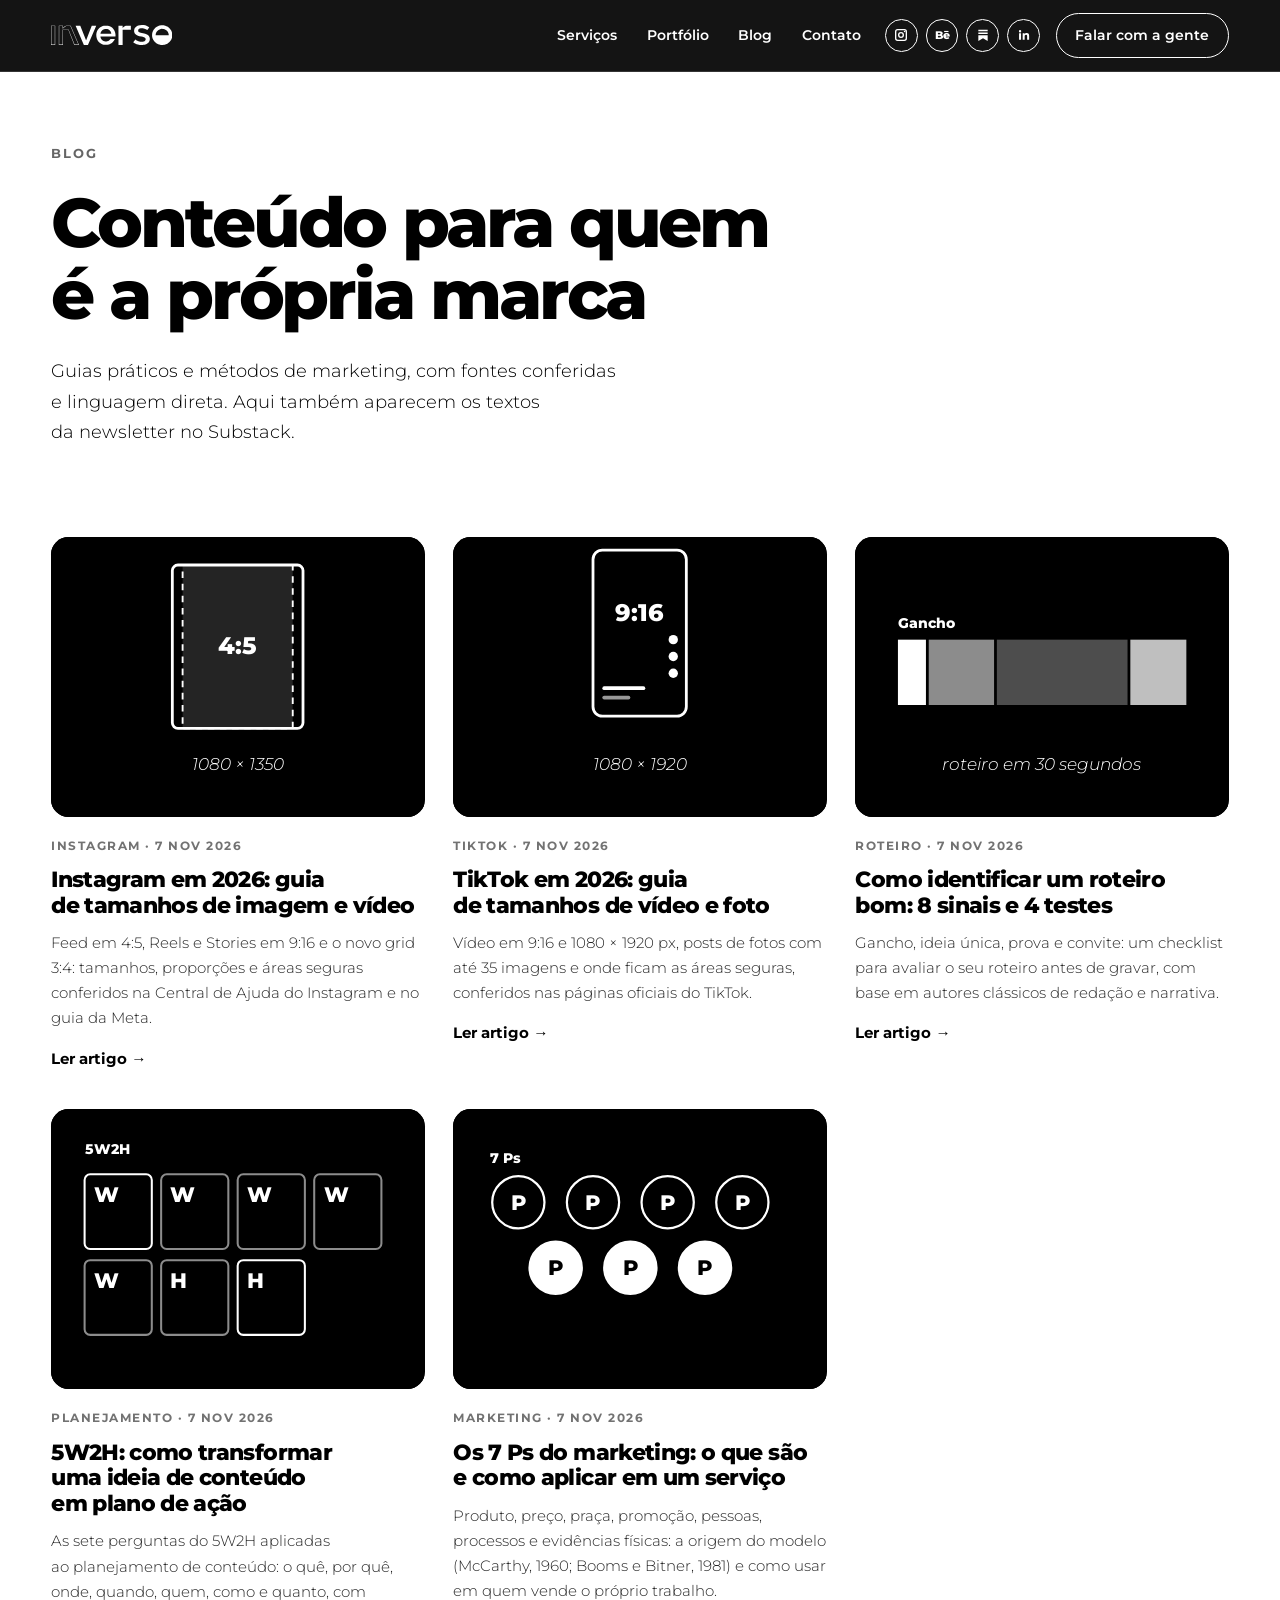
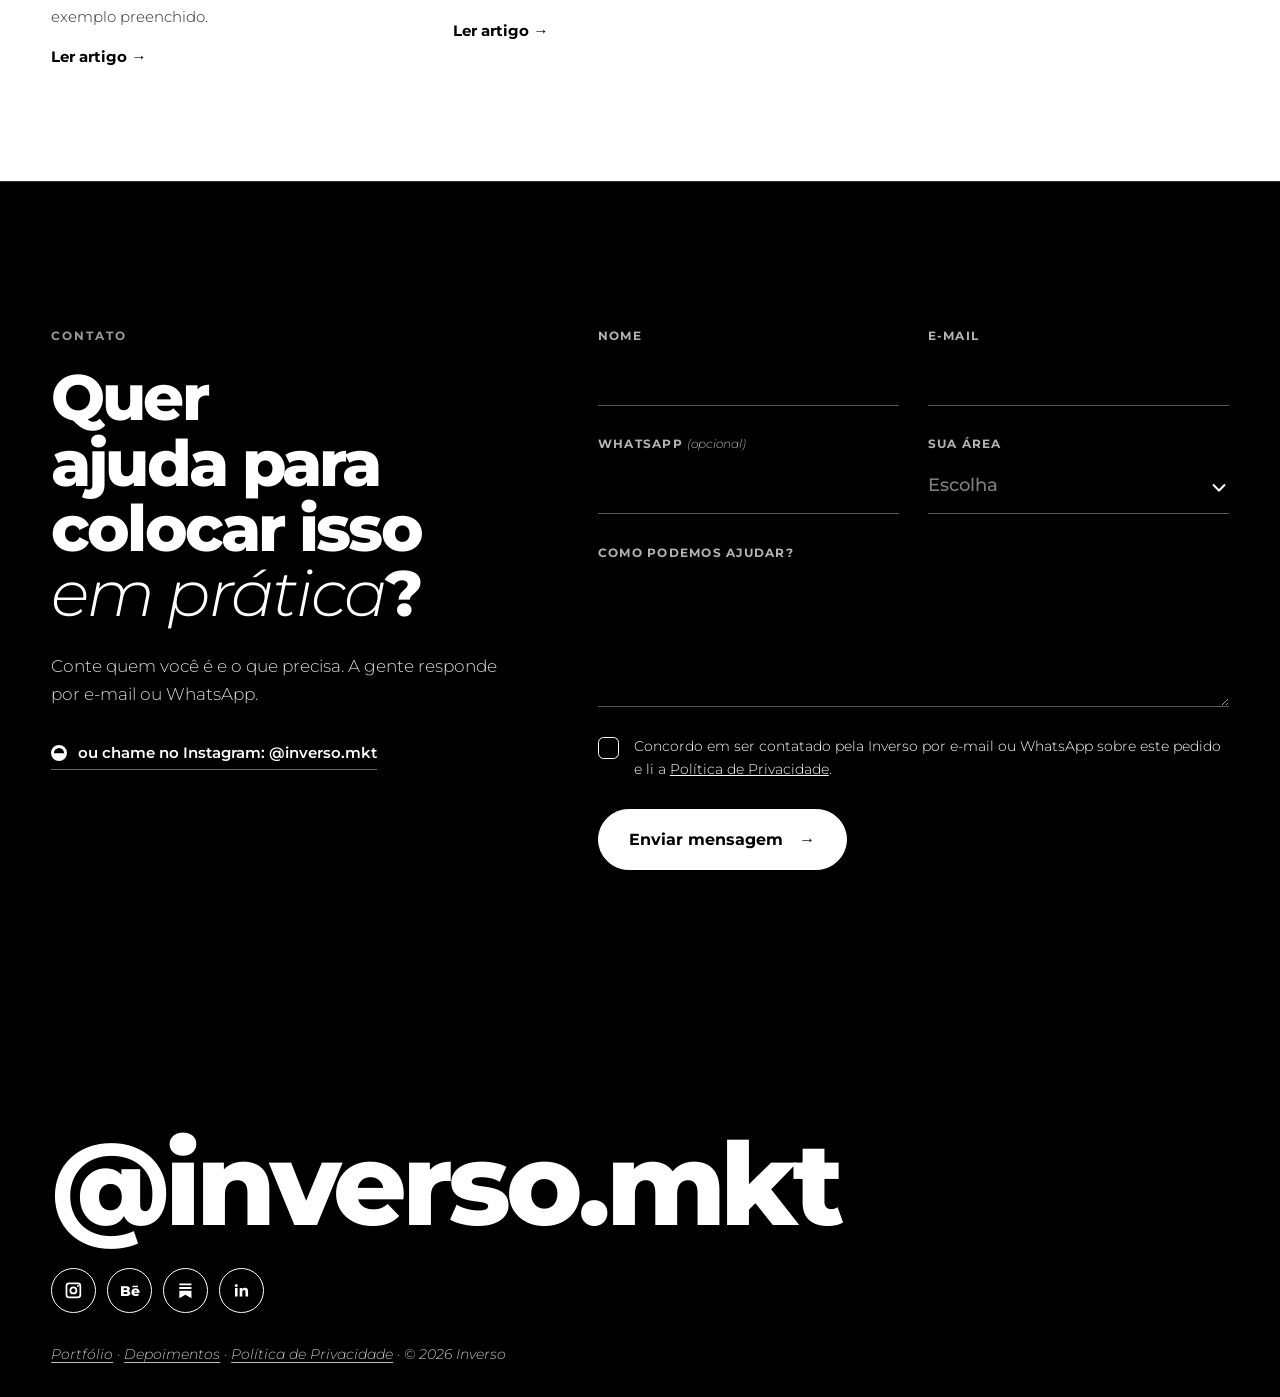
==== commit 11bceb9c: "Equipe: carrossel infinito de crachas (4/2/1 por vez), ficha redesenhada, altura igual pra todos, bo" ====
--- a/blog/index.html
+++ b/blog/index.html
@@ -6,12 +6,20 @@
 <title>Blog | Inverso</title>
 <meta name="description" content="Guias, checklists e métodos de marketing para quem é a própria marca: redes sociais, roteiro, design e tráfego.">
 <meta name="theme-color" content="#000000">
-<link rel="canonical" href="https://inverso-mkt.netlify.app/blog/">
+<link rel="canonical" href="https://inverso-site.inverso-mkt.workers.dev/blog/">
 <meta property="og:type" content="website">
+<meta property="og:site_name" content="Inverso">
 <meta property="og:title" content="Blog | Inverso">
 <meta property="og:description" content="Guias, checklists e métodos de marketing para quem é a própria marca: redes sociais, roteiro, design e tráfego.">
-<meta property="og:url" content="https://inverso-mkt.netlify.app/blog/">
+<meta property="og:url" content="https://inverso-site.inverso-mkt.workers.dev/blog/">
 <meta property="og:locale" content="pt_BR">
+<meta property="og:image" content="https://inverso-site.inverso-mkt.workers.dev/img/og.png">
+<meta property="og:image:type" content="image/png">
+<meta property="og:image:width" content="1200">
+<meta property="og:image:height" content="630">
+<meta property="og:image:alt" content="Logo da Inverso, em branco sobre fundo preto">
+<meta name="twitter:card" content="summary_large_image">
+<meta name="twitter:image" content="https://inverso-site.inverso-mkt.workers.dev/img/og.png">
 <link rel="icon" href="/favicon.svg" type="image/svg+xml">
 <link rel="preload" href="/fonts/montserrat.woff2" as="font" type="font/woff2" crossorigin>
 <script>document.documentElement.classList.add('js')</script>
@@ -32,7 +40,7 @@
     <a href="/blog/">Blog</a>
     <a href="/#contato">Contato</a>
   </nav>
-  <div class="dots dots--bar"><a class="dot" href="https://www.behance.net/inversocontato" target="_blank" rel="noopener me" aria-label="Behance da Inverso (abre em outra aba)" title="Behance"><span class="dot__t" aria-hidden="true">Bē</span></a><a class="dot" href="https://inversomkt.substack.com" target="_blank" rel="noopener me" aria-label="Substack da Inverso (abre em outra aba)" title="Substack"><svg viewBox="0 0 24 24" aria-hidden="true"><path d="M5 4h14v2.2H5zM5 8.2h14v2.2H5zM5 12.4h14V21l-7-4-7 4z"/></svg></a><a class="dot" href="https://www.linkedin.com/company/inverso-marketing" target="_blank" rel="noopener me" aria-label="LinkedIn da Inverso (abre em outra aba)" title="LinkedIn"><svg viewBox="0 0 24 24" aria-hidden="true"><path d="M4.6 9.2h3V19h-3zM6.1 4.6a1.75 1.75 0 110 3.5 1.75 1.75 0 010-3.5zM10 9.2h2.9v1.35c.5-.95 1.65-1.6 3.1-1.6 3 0 3.7 1.95 3.7 4.5V19h-3v-5c0-1.2 0-2.55-1.65-2.55S13 12.8 13 14v5h-3z"/></svg></a></div>
+  <div class="dots dots--bar"><a class="dot" href="https://www.instagram.com/inverso.mkt/" target="_blank" rel="noopener me" aria-label="Instagram da Inverso (abre em outra aba)" title="Instagram"><svg viewBox="0 0 24 24" aria-hidden="true"><path fill-rule="evenodd" d="M7 3h10a4 4 0 014 4v10a4 4 0 01-4 4H7a4 4 0 01-4-4V7a4 4 0 014-4zm0 2a2 2 0 00-2 2v10a2 2 0 002 2h10a2 2 0 002-2V7a2 2 0 00-2-2zm5 2.5a4.5 4.5 0 110 9 4.5 4.5 0 010-9zm0 2a2.5 2.5 0 100 5 2.5 2.5 0 000-5zM17.3 5.8a1.1 1.1 0 110 2.2 1.1 1.1 0 010-2.2z"/></svg></a><a class="dot" href="https://www.behance.net/inversocontato" target="_blank" rel="noopener me" aria-label="Behance da Inverso (abre em outra aba)" title="Behance"><span class="dot__t" aria-hidden="true">Bē</span></a><a class="dot" href="https://inversomkt.substack.com" target="_blank" rel="noopener me" aria-label="Substack da Inverso (abre em outra aba)" title="Substack"><svg viewBox="0 0 24 24" aria-hidden="true"><path d="M5 4h14v2.2H5zM5 8.2h14v2.2H5zM5 12.4h14V21l-7-4-7 4z"/></svg></a><a class="dot" href="https://www.linkedin.com/company/inverso-marketing" target="_blank" rel="noopener me" aria-label="LinkedIn da Inverso (abre em outra aba)" title="LinkedIn"><svg viewBox="0 0 24 24" aria-hidden="true"><path d="M4.6 9.2h3V19h-3zM6.1 4.6a1.75 1.75 0 110 3.5 1.75 1.75 0 010-3.5zM10 9.2h2.9v1.35c.5-.95 1.65-1.6 3.1-1.6 3 0 3.7 1.95 3.7 4.5V19h-3v-5c0-1.2 0-2.55-1.65-2.55S13 12.8 13 14v5h-3z"/></svg></a></div>
   <a class="btn" href="/#contato">Falar com a gente</a>
 </header>
 <main id="topo">
@@ -110,7 +118,7 @@
 </main>
 <footer class="foot">
   <a class="foot__ig" href="https://www.instagram.com/inverso.mkt/" target="_blank" rel="noopener">@inverso.mkt</a>
-  <div class="dots dots--foot"><a class="dot" href="https://www.behance.net/inversocontato" target="_blank" rel="noopener me" aria-label="Behance da Inverso (abre em outra aba)" title="Behance"><span class="dot__t" aria-hidden="true">Bē</span></a><a class="dot" href="https://inversomkt.substack.com" target="_blank" rel="noopener me" aria-label="Substack da Inverso (abre em outra aba)" title="Substack"><svg viewBox="0 0 24 24" aria-hidden="true"><path d="M5 4h14v2.2H5zM5 8.2h14v2.2H5zM5 12.4h14V21l-7-4-7 4z"/></svg></a><a class="dot" href="https://www.linkedin.com/company/inverso-marketing" target="_blank" rel="noopener me" aria-label="LinkedIn da Inverso (abre em outra aba)" title="LinkedIn"><svg viewBox="0 0 24 24" aria-hidden="true"><path d="M4.6 9.2h3V19h-3zM6.1 4.6a1.75 1.75 0 110 3.5 1.75 1.75 0 010-3.5zM10 9.2h2.9v1.35c.5-.95 1.65-1.6 3.1-1.6 3 0 3.7 1.95 3.7 4.5V19h-3v-5c0-1.2 0-2.55-1.65-2.55S13 12.8 13 14v5h-3z"/></svg></a></div>
+  <div class="dots dots--foot"><a class="dot" href="https://www.instagram.com/inverso.mkt/" target="_blank" rel="noopener me" aria-label="Instagram da Inverso (abre em outra aba)" title="Instagram"><svg viewBox="0 0 24 24" aria-hidden="true"><path fill-rule="evenodd" d="M7 3h10a4 4 0 014 4v10a4 4 0 01-4 4H7a4 4 0 01-4-4V7a4 4 0 014-4zm0 2a2 2 0 00-2 2v10a2 2 0 002 2h10a2 2 0 002-2V7a2 2 0 00-2-2zm5 2.5a4.5 4.5 0 110 9 4.5 4.5 0 010-9zm0 2a2.5 2.5 0 100 5 2.5 2.5 0 000-5zM17.3 5.8a1.1 1.1 0 110 2.2 1.1 1.1 0 010-2.2z"/></svg></a><a class="dot" href="https://www.behance.net/inversocontato" target="_blank" rel="noopener me" aria-label="Behance da Inverso (abre em outra aba)" title="Behance"><span class="dot__t" aria-hidden="true">Bē</span></a><a class="dot" href="https://inversomkt.substack.com" target="_blank" rel="noopener me" aria-label="Substack da Inverso (abre em outra aba)" title="Substack"><svg viewBox="0 0 24 24" aria-hidden="true"><path d="M5 4h14v2.2H5zM5 8.2h14v2.2H5zM5 12.4h14V21l-7-4-7 4z"/></svg></a><a class="dot" href="https://www.linkedin.com/company/inverso-marketing" target="_blank" rel="noopener me" aria-label="LinkedIn da Inverso (abre em outra aba)" title="LinkedIn"><svg viewBox="0 0 24 24" aria-hidden="true"><path d="M4.6 9.2h3V19h-3zM6.1 4.6a1.75 1.75 0 110 3.5 1.75 1.75 0 010-3.5zM10 9.2h2.9v1.35c.5-.95 1.65-1.6 3.1-1.6 3 0 3.7 1.95 3.7 4.5V19h-3v-5c0-1.2 0-2.55-1.65-2.55S13 12.8 13 14v5h-3z"/></svg></a></div>
   <p class="foot__small"><a href="/portfolio/">Portfólio</a> · <a href="/depoimentos/">Depoimentos</a> · <a href="/privacidade/">Política de Privacidade</a> · © 2026 Inverso</p>
 </footer>
 </body>
--- a/css/site.css
+++ b/css/site.css
@@ -166,7 +166,7 @@
 .bl .foot { margin-top: 0; }
 
 /* Navegação no celular: Blog e Contato sempre acessíveis */
-@media (max-width: 39.99rem) {
+@media (max-width: 42.49rem) {
   .bar__nav { display: flex; gap: .95rem; margin-left: auto; margin-right: 0; font-size: .85rem; }
   .bar__nav a + a { margin-left: 0; }
   .bar__nav a[href$="#servicos"] { display: none; }
@@ -258,7 +258,7 @@
 .dots--foot .dot { width: 2.8rem; height: 2.8rem; }
 .dots--foot .dot svg { width: 1.3rem; height: 1.3rem; }
 .dots--foot .dot__t { font-size: .9rem; }
-@media (max-width: 39.99rem) { .dots--bar { display: none; } }
+@media (max-width: 55.99rem) { .dots--bar { display: none; } }
 .foot__small a { text-underline-offset: .2em; }
 
 /* ===== Filtro do blog (Blog / Substack) ===== */
